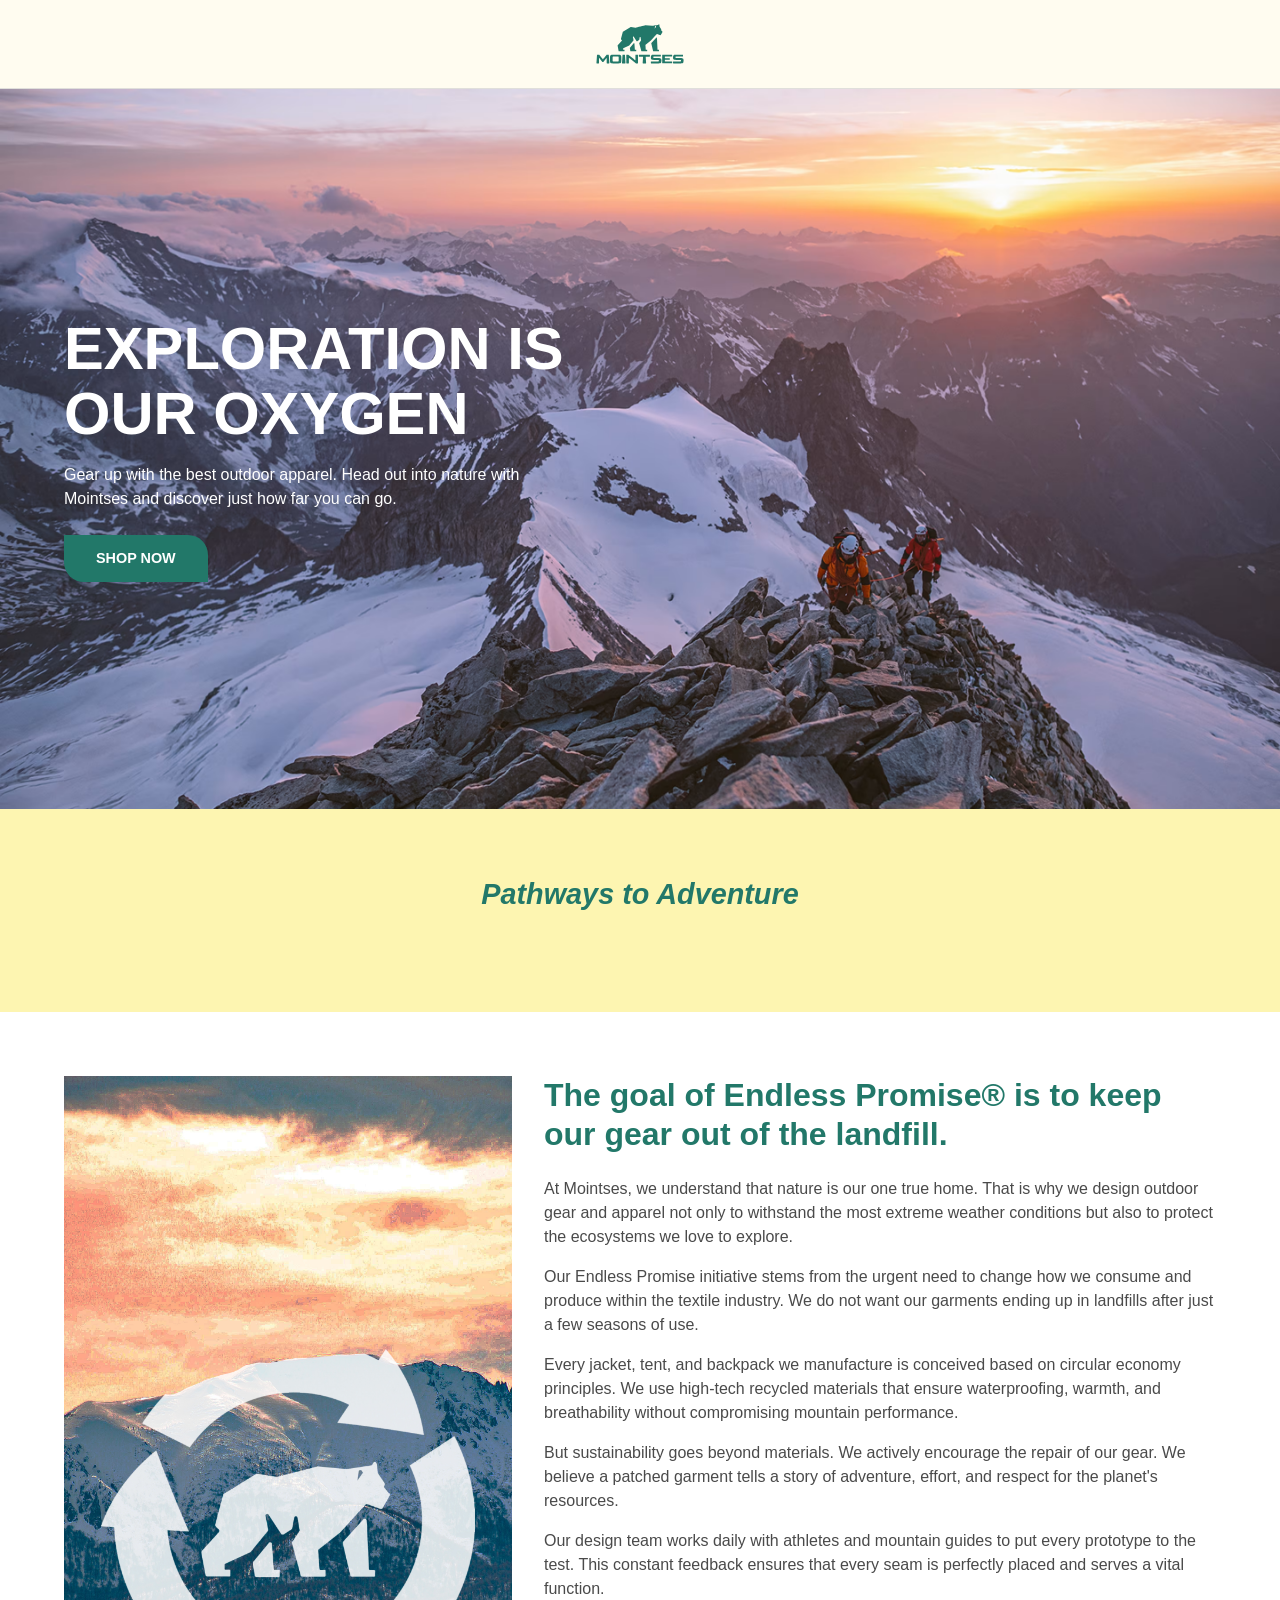
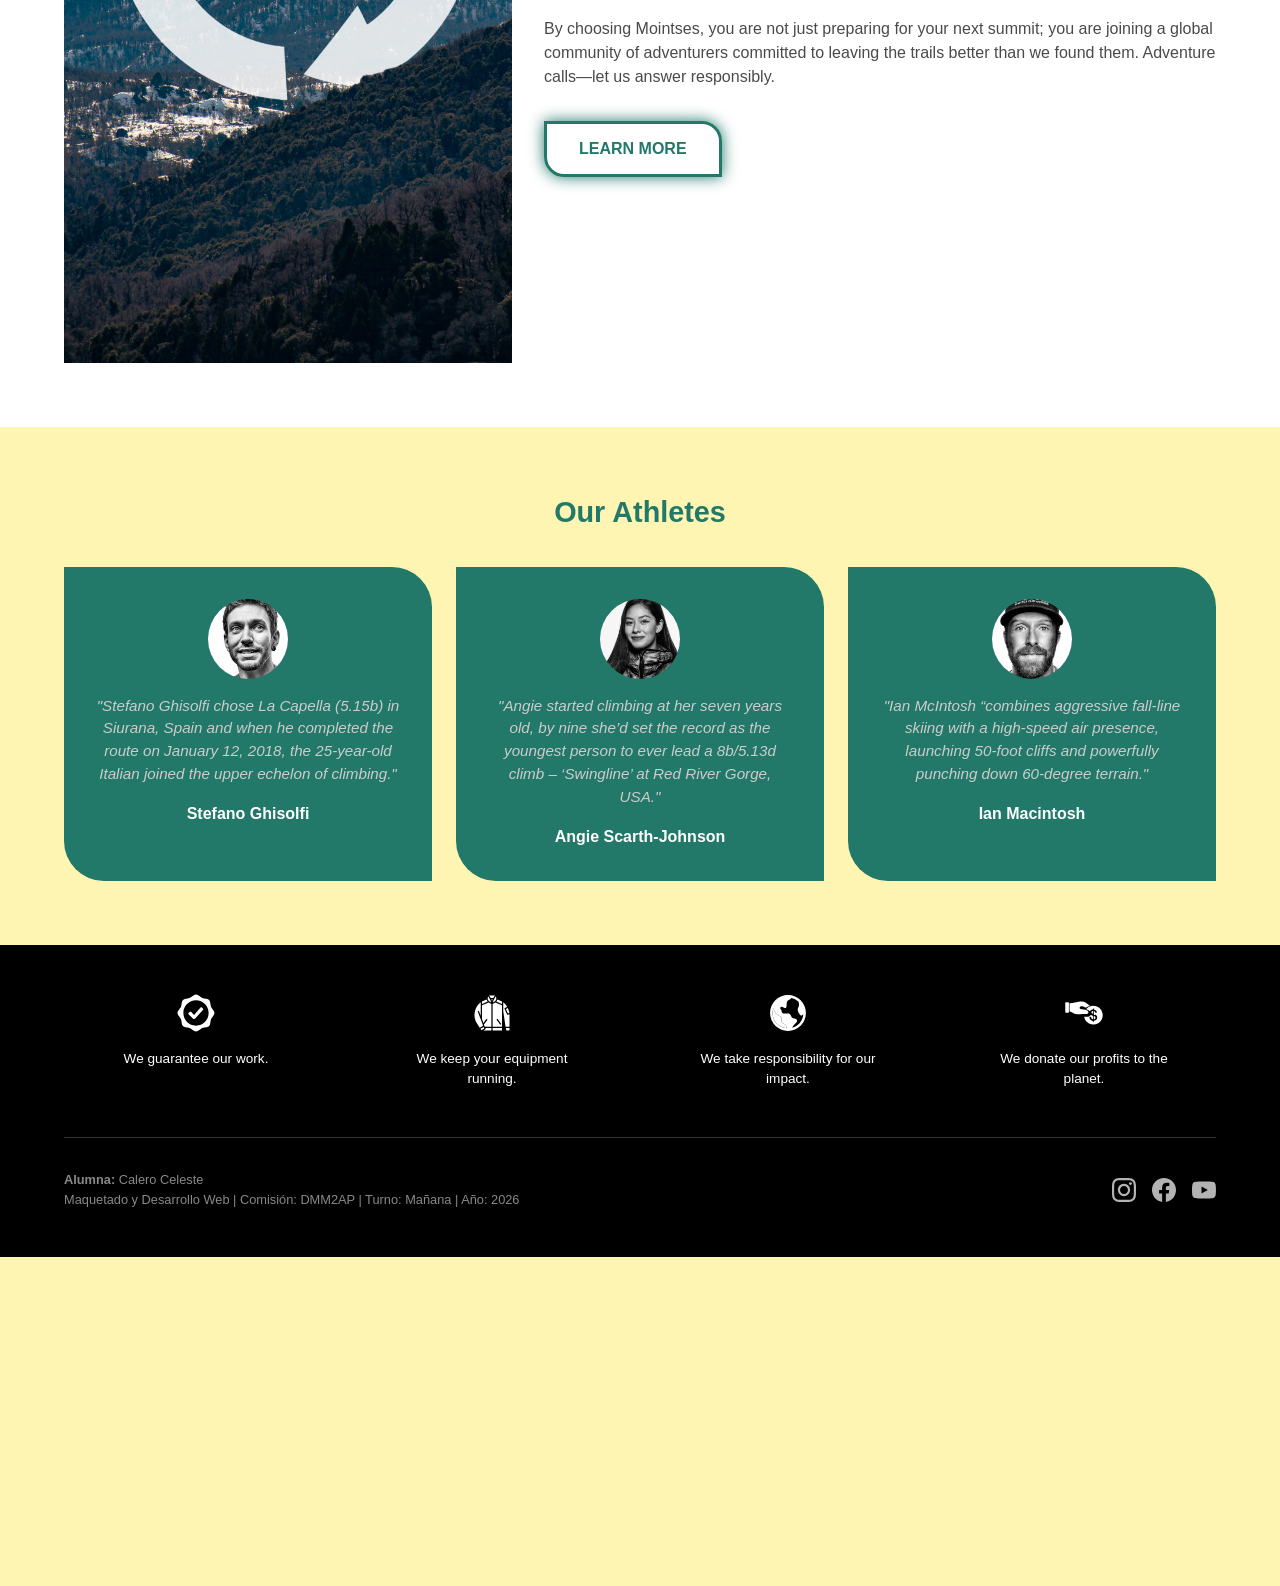
==== index.html @ b9945755 "Fix HTML encoding issues in index.html" ====
<!DOCTYPE html>
<html lang="en">

<head>
    <meta charset="UTF-8">
    <meta name="viewport" content="width=device-width, initial-scale=1.0">
    <title>Calero Celeste DMM2AP</title>
    <link rel="stylesheet" href="style.css">
    <link rel="shortcut icon" href="img/Icono.svg" type="image/svg+xml">
</head>

<body>

    <!-- HEADER: Solo logo centrado -->
    <header class="header-mointses">
        <div class="contenedor">
            <a href="#" class="logo-central">
                <img src="img//Logo.svg" alt="Logotipo Mointses Outdoor">
            </a>
        </div>
    </header>

    <main>
        <!-- BLOQUE 1: Banner Principal Hero -->
    
        <section class="bloque-hero">
            <!-- Contenedor principal relativo -->
            <div class="hero-wrapper">
        
                <!-- IMAGEN -->
                <picture class="hero-imagen">
                    <!-- Desktop -->
                    <source media="(min-width: 900px)" srcset="img/Backgroung-Hero-Desktop.avif">
                    <!-- Tablet -->
                    <source media="(min-width: 600px)" srcset="img/Background-Hero-Tablet.jpg">
                    <!-- Mobile -->
                    <img src="img/Background-Hero-Mobile.jpg" alt="Camp is calling - Mointses Outdoor">
                </picture>
        
                <!--  BLOQUE TEXTO -->
                <div class="hero-contenido">
                    <h1>EXPLORATION IS<br>OUR OXYGEN</h1>
                    <p>Gear up with the best outdoor apparel. Head out into nature with Mointses and discover just how far
                    you can go.</p>
                    <a href="https://www.amazon.com/" target="_blank" class="btn-primario">SHOP NOW</a>
                </div>
        
            </div>
        </section>

        <!-- BLOQUE 2: 4 Pastillas-->
        <section class="bloque-pastillas">
            <div class="contenedor">
                <h2>Pathways to Adventure</h2>
                <div class="grid-adventure">
                    <article class="card-adventure">
                        <picture>
                            <!-- Desktop -->
                            <source media="(min-width: 900px)" srcset="/img/CardInspirationDesktop.jpg">
                            <!-- Tablet -->
                            <source media="(min-width: 600px)" srcset="/img/CardInspirationTablet.jpg">
                            <!-- Mobile -->
                            <img src="/img/CardInspirationMobile.jpg" alt="Persona en sendero">
                        </picture>
                        <div class="card-overlay">
                            <h3>Inspiration</h3>
                        </div>
                    </article>
                    <article class="card-adventure">
                        <picture>
                            <!-- Desktop -->
                            <source media="(min-width: 900px)" srcset="/img/CardTentDesktop.jpg">
                            <!-- Tablet -->
                            <source media="(min-width: 600px)" srcset="/img/CardTendTablet.jpg">
                            <!-- Mobile -->
                            <img src="/img/CardTentMobile.jpg" alt="Personas acampando">
                        </picture>
                        <div class="card-overlay">
                            <h3>Camping by Type</h3>
                        </div>
                    </article>
                    <article class="card-adventure">
                        <picture>
                            <!-- Desktop -->
                            <source media="(min-width: 900px)" srcset="/img/CardDestinationDesktop.jpg">
                            <!-- Tablet -->
                            <source media="(min-width: 600px)" srcset="/img/CardDestinationTablet.jpg">
                            <!-- Mobile -->
                            <img src="/img/CardDestinationMobile.jpg" alt="Alpinistas">
                        </picture>
                        <div class="card-overlay">
                            <h3>Destinations</h3>
                        </div>
                    </article>
                    <article class="card-adventure">
                        <picture>
                            <!-- Desktop -->
                            <source media="(min-width: 900px)" srcset="/img/CardRepairDesktop.jpg">
                            <!-- Tablet -->
                            <source media="(min-width: 600px)" srcset="/img/CardRepairTablet.jpg">
                            <!-- Mobile -->
                            <img src="/img/CardRepairMobile.jpg" alt="Reparación de equipamiento">
                        </picture>
                        <div class="card-overlay">
                            <h3>Gear Care & Repair</h3>
                        </div>
                    </article>
                </div>
            </div>
        </section>

        <!-- BLOQUE 3: SECTION-->
        <section class="bloque-filosofia">
            <div class="contenedor grid-filosofia">
                <div class="filosofia-imagen">
                    <picture>
                        <!-- Desktop -->
                        <source media="(min-width: 900px)" srcset="/img/WhoWeAreDesktop.jpg">
                        <!-- Tablet -->
                        <source media="(min-width: 600px)" srcset="/img/WhoWeAreTablet.webp">
                        <!-- Mobile -->
                        <img src="/img/WhoWeAreMobile.jpg" alt="Camp is calling - Mointses Outdoor">
                    </picture>
                </div>
                <div class="filosofia-texto">
                    <h2>The goal of Endless Promise® is to keep our gear out of the landfill.</h2>
                    <p>At Mointses, we understand that nature is our one true home. That is why we design outdoor gear and apparel not only to
                    withstand the most extreme weather conditions but also to protect the ecosystems we love to explore.</p>
                    <p>Our Endless Promise initiative stems from the urgent need to change how we consume and produce within the textile
                    industry. We do not want our garments ending up in landfills after just a few seasons of use.</p>
                    <p>Every jacket, tent, and backpack we manufacture is conceived based on circular economy principles. We use high-tech
                    recycled materials that ensure waterproofing, warmth, and breathability without compromising mountain performance.</p>
                    <p>But sustainability goes beyond materials. We actively encourage the repair of our gear. We believe a patched garment
                    tells a story of adventure, effort, and respect for the planet's resources.</p>
                    <p>Our design team works daily with athletes and mountain guides to put every prototype to the test. This constant feedback
                    ensures that every seam is perfectly placed and serves a vital function.</p>
                    <p>By choosing Mointses, you are not just preparing for your next summit; you are joining a global community of adventurers
                    committed to leaving the trails better than we found them. Adventure calls—let us answer responsibly.</p>
                    <a href="https://es.wikipedia.org/wiki/Mois%C3%A9s" target="_blank" class="btn-secundario">LEARN MORE</a>
                </div>
            </div>
        </section>

        <!-- BLOQUE 4: Sponsors Mointses -->
        <section class="bloque-resenas-dark">
            <div class="contenedor">
                <h2>Our Athletes</h2>
                <div class="grid-resenas">
                    <article class="dark-card">
                        <img src="img/stefano-ghisolf1.webp" alt="Foto de Stefano Ghisolfi" class="foto-sponsor">
                        <div class="resena-info">
                            <p>"Stefano Ghisolfi chose La Capella (5.15b) in Siurana, Spain and when he completed the route on January 12, 2018, the 25-year-old Italian joined the upper echelon of climbing."</p>
                            <h4>Stefano Ghisolfi</h4>
                        </div>
                    </article>

                    <article class="dark-card">
                        <img src="img/AngieScarthJohnson.webp" alt="Foto de Angie Scarth-Johnson" class="foto-sponsor">
                        <div class="resena-info">
                            <p>"Angie started climbing at her seven years old, by nine she’d set the record as the youngest person to
                            ever lead a 8b/5.13d climb – ‘Swingline’ at Red River Gorge, USA."</p>
                            <h4>Angie Scarth-Johnson</h4>
                        </div>
                    </article>

                    <article class="dark-card">
                        <img src="img/IanMacintosh.webp" alt="Foto de Ian MacIntosh" class="foto-sponsor">
                        <div class="resena-info">
                            <p>"Ian McIntosh “combines aggressive fall-line skiing with a high-speed air presence,
                            launching 50-foot cliffs and powerfully punching down 60-degree terrain."</p>
                            <h4>Ian Macintosh</h4>
                        </div>
                    </article>
                </div>
            </div>
        </section>
    </main>

    <!-- FOOTER: Iconos Globales -->
    <footer class="footer-mointses">
        <div class="contenedor">
            <!-- Iconos de marca -->
            <div class="footer-promesas">
                <div class="promesa">
                    <img src="img/Warranty-01.svg" alt="Garantía">
                    <p>We guarantee our work.</p>
                </div>
                <div class="promesa">
                    <img src="img/jacket-01.svg" alt="Reparación">
                    <p>We keep your equipment running.</p>
                </div>
                <div class="promesa">
                    <img src="img/planet earth-01.svg" alt="Impacto">
                    <p>We take responsibility for our impact.</p>
                </div>
                <div class="promesa">
                    <img src="img/Donation-01.svg" alt="Donación">
                    <p>We donate our profits to the planet.</p>
                </div>
            </div>

            <!--Alumna y Redes Sociales -->
            <div class="footer-legal-academico">
                <div class="datos-parcial">
                    <p><strong>Alumna:</strong> Calero Celeste</p>
                    <p>Maquetado y Desarrollo Web | Comisión: DMM2AP | Turno: Mañana | Año: 2026</p>
                </div>
                <div class="redes-mointses">
                    <a href="https://instagram.com" target="_blank"><img src="img/instagram.svg" alt="Instagram"></a>
                    <a href="https://facebook.com" target="_blank"><img src="img/facebook.svg" alt="Facebook"></a>
                    <a href="https://youtube.com" target="_blank"><img src="img/youtube.svg" alt="YouTube"></a>
                </div>
            </div>
        </div>
    </footer>

</body>

</html>
---- style.css ----
/* ==========================================================
   RESET Y VARIABLES MOINTSES
   ========================================================== */
* {
    box-sizing: border-box;
    margin: 0;
    padding: 0;
}

:root {
    background: #fdf5b1;
    /* Fondo base beige */
    --color-oscuro: #227869;
    --color-btn: #8b8c6b;
    /* Colores Mointses */
    --color-blanco: #ffffff;
    --fuente-titulos: 'Helvetica Neue', Arial, sans-serif;
    --fuente-textos: 'Helvetica', Arial, sans-serif;
}

body {
    font-family: var(--fuente-textos);
    background-color: var(--bg-crema);
    color: var(--color-oscuro);
    line-height: 1.5;
}

.contenedor {
    width: 90%;
    max-width: 1200px;
    margin: 0 auto;
}

img {
    max-width: 100%;
    display: block;
}

/* ==========================================================
   HEADER
   ========================================================== */
.header-mointses {
    background-color: rgb(255, 252, 240);
    padding: 0.8rem 0;
    text-align: center;
    border-bottom: 1px solid #e0dfdb;
}

.logo-central img {
    height: 30px;
    margin: 0 auto;
    color: #227869;
}

.logo-central img:hover{

    background-color: transparent;
    color: rgb(255, 0, 0);
    
}

/* ==========================================================
   1. BANNER HERO
   ========================================================== */
.bloque-hero {
    width: 100%;
    height: 80vh;
}

.hero-wrapper {
    position: relative;
    width: 100%;
    height: 70vh;
    display: flex;
    align-items: center;
    overflow: hidden;
}
.hero-imagen {
    position: absolute;
    top: 0;
    left: 0;
    width: 100%;
    height: 100%;
    z-index: 1;
}

.hero-imagen img {
    width: 100%;
    height: 100%;
    object-fit: cover;
    object-position: center;
}
.hero-contenido {
    position: relative;
    z-index: 3;
    /* Nivel más alto */
    width: 90%;
    max-width: 500px;
    margin: 0 auto;
    /* Centrado horizontal en mobile */
    text-align: center;
    color: var(--color-blanco);
}

.hero-contenido h1 {
    font-family: var(--fuente-titulos);
    font-size: 2.5rem;
    line-height: 1.1;
    margin-bottom: 1rem;
    text-transform: uppercase;
}

.hero-contenido p {
    font-size: 1rem;
    margin-bottom: 1.5rem;
}

 .btn-primario {
    display: inline-block;
    background-color: #227869;
    color: white;
    text-decoration: none;
    padding: 0.8rem 2rem;
    font-weight: bold;
    text-transform: uppercase;
    font-size: 0.9rem;
    transition: background 0.3s;
    border-radius: 0px 20px 0px 20px;
}

 .btn-primario:hover {
    background-color: #fb975c;
}  

/* ==========================================================
   2. PASTILLAS (PATHWAYS TO ADVENTURE)
   ========================================================== */
.bloque-pastillas {
    padding: 1rem 0;
    text-align: center;
}

.bloque-pastillas h2 {
    font-size: 1.8rem;
    margin-bottom: 2rem;
    font-style: italic;
}

.grid-adventure {
    display: flex;
    flex-direction: column;
    gap: 1rem;
}

.card-adventure {
    position: relative;
    overflow: hidden;
    /* Aspect ratio vertical */
    aspect-ratio: 3/4;
    max-width: 320px;
    margin: auto;
}

.card-adventure img {
    width: 100%;
    height: 100%;
    object-fit: cover;
    filter: grayscale(0.3);
    transition: all 0.3s ease-in-out;
}

.card-overlay {
    position: absolute;
    bottom: -50px;
    left: 0;
    width: 100%;
    padding: 1.5rem 1rem;
    background: linear-gradient(to top, rgba(0, 0, 0, 0.8), transparent);
    color: var(--color-blanco);
    text-align: left;


    transition: all 0.4s ease;
}

.card-adventure:hover .card-overlay{
    bottom: 0px;
}

.card-adventure:hover img {
    filter: grayscale(0);

    transform: scale(1.13);
}

/* ==========================================================
   3. NOTA PRINCIPAL (QUIÉNES SOMOS)
   ========================================================== */
.bloque-filosofia {
    padding: 4rem 0;
    background-color: var(--color-blanco);
}

.bloque-filosofia img{
    margin: auto;
}

.grid-filosofia {
    display: flex;
    flex-direction: column;
    gap: 2rem
}

.filosofia-texto h2 {
    font-size: 1.3rem;
    line-height: 1.2;
    margin-bottom: 1.5rem;
}

.filosofia-texto p {
    margin-bottom: 1rem;
    font-size: 0.8rem;
    color: #4a4a4a;
}

.btn-secundario {
    display: inline-block;
    border: 3px solid #227869;
    border-radius: 0px 20px 0px 20px;
    box-shadow: #227869 0px 0px 15px;
    color: #227869;
    padding: 0.8rem 2rem;
    text-decoration: none;
    font-weight: bold;
    margin-top: 1rem;
    transition: all 0.3s;
}

.btn-secundario:hover {
    background-color: #227869;
    color: white;
}

/* ==========================================================
   4. RESEÑAS (DARK CARDS)
   ========================================================== */
.bloque-resenas-dark {
    padding: 4rem 0;
    background-color: var(--bg-crema);
}

.bloque-resenas-dark h2 {
    text-align: center;
    margin-bottom: 2rem;
    font-size: 1.8rem;
}

.grid-resenas {
    display: flex;
    flex-direction: column;
    gap: 1.5rem;
}

.dark-card {
    background-color: #227869;
    color: var(--color-blanco);
    padding: 2rem;
    text-align: center;
    border-radius: 0px 40px 0px 40px;
}

.foto-sponsor {
    width: 80px;
    height: 80px;
    border-radius: 50%;
    object-fit: cover;
    margin: 0 auto 1rem auto;
}

.resena-info p {
    font-size: 0.95rem;
    font-style: italic;
    margin-bottom: 1rem;
    color: #cccccc;
}

/* ==========================================================
   FOOTER MOINTSES
   ========================================================== */
.footer-mointses {
    background-color: #000000;
    color: var(--color-blanco);
    padding: 3rem 0;
}

.footer-promesas {
    display: flex;
    flex-direction: column;
    gap: 2rem;
    text-align: center;
    border-bottom: 1px solid #333333;
    padding-bottom: 3rem;
    margin-bottom: 2rem;
}

.promesa img {
    height: 40px;
    margin: 0 auto 1rem auto;
}

.promesa p {
    font-size: 0.85rem;
    max-width: 200px;
    margin: 0 auto;
}

.footer-legal-academico {
    display: flex;
    flex-direction: column;
    gap: 1.5rem;
    text-align: center;
    font-size: 0.8rem;
    color: #888888;
}

.redes-mointses {
    display: flex;
    justify-content: center;
    gap: 1rem;
}

.redes-mointses img {
    width: 24px;
    height: 24px;
    opacity: 0.7;
}

.redes-mointses img:hover {
    opacity: 1;
}

/* ==========================================================
   MEDIA QUERIES
   ========================================================== */


/* BREAKPOINT 1: TABLET (Mínimo 600px) */
@media (min-width: 600px) {

    .hero-wrapper{
        height: 80vh;
    }

    .header-mointses{
        padding: 1.5rem 0;
    }

    .logo-central img{
        height: 40px;
    }

    .hero-contenido{
        margin: 0 5%;
        text-align: left;
    }
    .hero-contenido h1 {
        font-size: 3.5rem;
    }

    .bloque-pastillas{
        padding: 4rem;
    }
    .grid-adventure {
        display: grid;
        grid-template-columns: repeat(2, 1fr);
    }

    .card-adventure .filosofia-imagen{
        max-width: 100%;
    }

    .filosofia-texto h2{
        font-size: 0.95rem;
    }

    .grid-filosofia {
        flex-direction: row;
        align-items: flex-start;
    }

    .filosofia-imagen {
        flex: 1;
    }

    .filosofia-texto {
        flex: 1;
    }

    .filosofia-texto p{
        font-size: 0.6rem;
    }

    .grid-resenas {
        display: grid;
        grid-template-columns: repeat(2, 1fr);
    }

    .footer-promesas {
        display: grid;
        grid-template-columns: repeat(2, 1fr);
    }
}
/* ==========================================================
   BREAKPOINT: DESKTOP (Mínimo 900px)
   ========================================================== */
@media (min-width: 900px) {
    .hero-wrapper {
        height: 80vh;
        /* Altura más imponente para pantallas grandes */
    }

    .hero-contenido h1 {
        font-size: 3.73rem;

    }

    .filosofia-imagen{
        flex: 1;
    }

    .filosofia-texto{
        flex: 1.5;
    }
    .filosofia-texto h2{
        font-size: 2rem;
    }

    .filosofia-texto p{
        font-size: 0.9rem;
    }
    .grid-adventure {
        grid-template-columns: repeat(4, 1fr);
    }

    .grid-resenas {
        grid-template-columns: repeat(3, 1fr);
    }

    .footer-promesas {
        grid-template-columns: repeat(4, 1fr);
    }

    .footer-legal-academico {
        flex-direction: row;
        justify-content: space-between;
        align-items: center;
        text-align: left;
    }
}
@media (min-width: 1200px) {
    .filosofia-texto p{
        font-size: 1rem;

    }
}
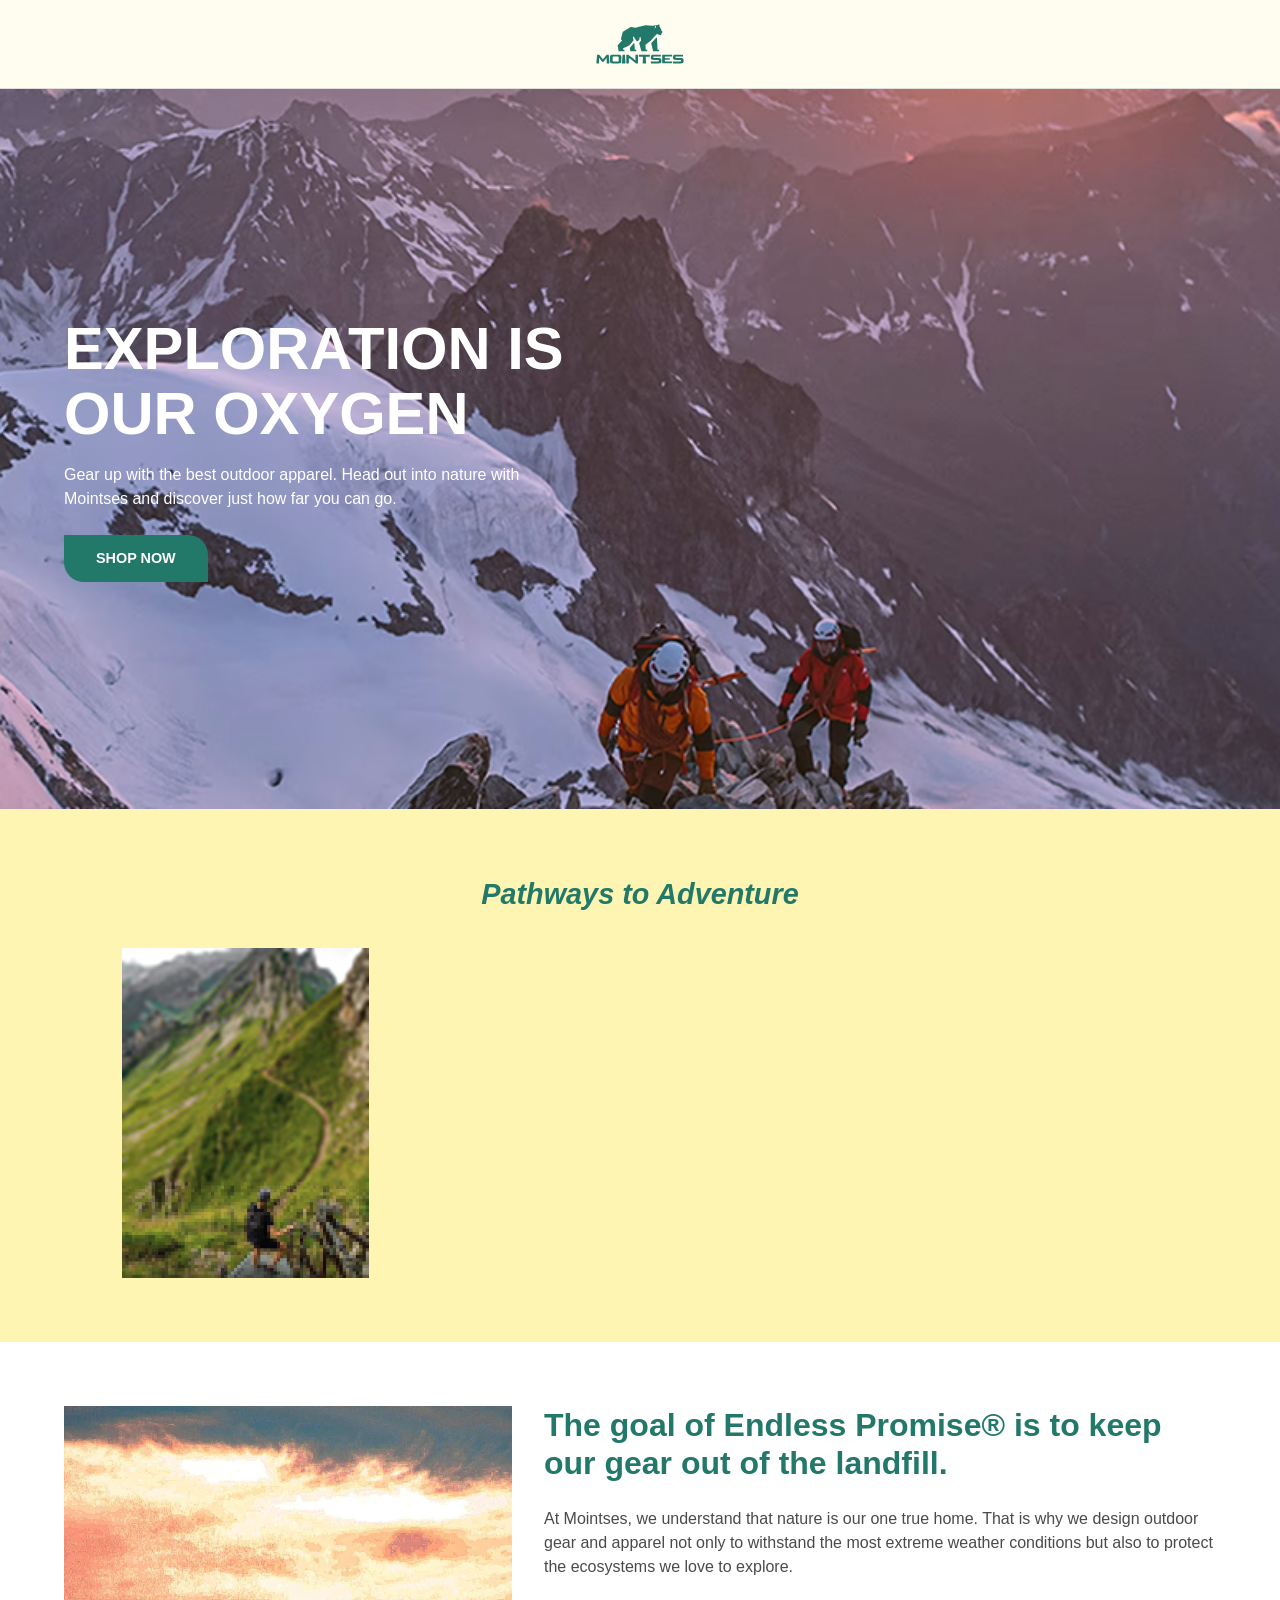
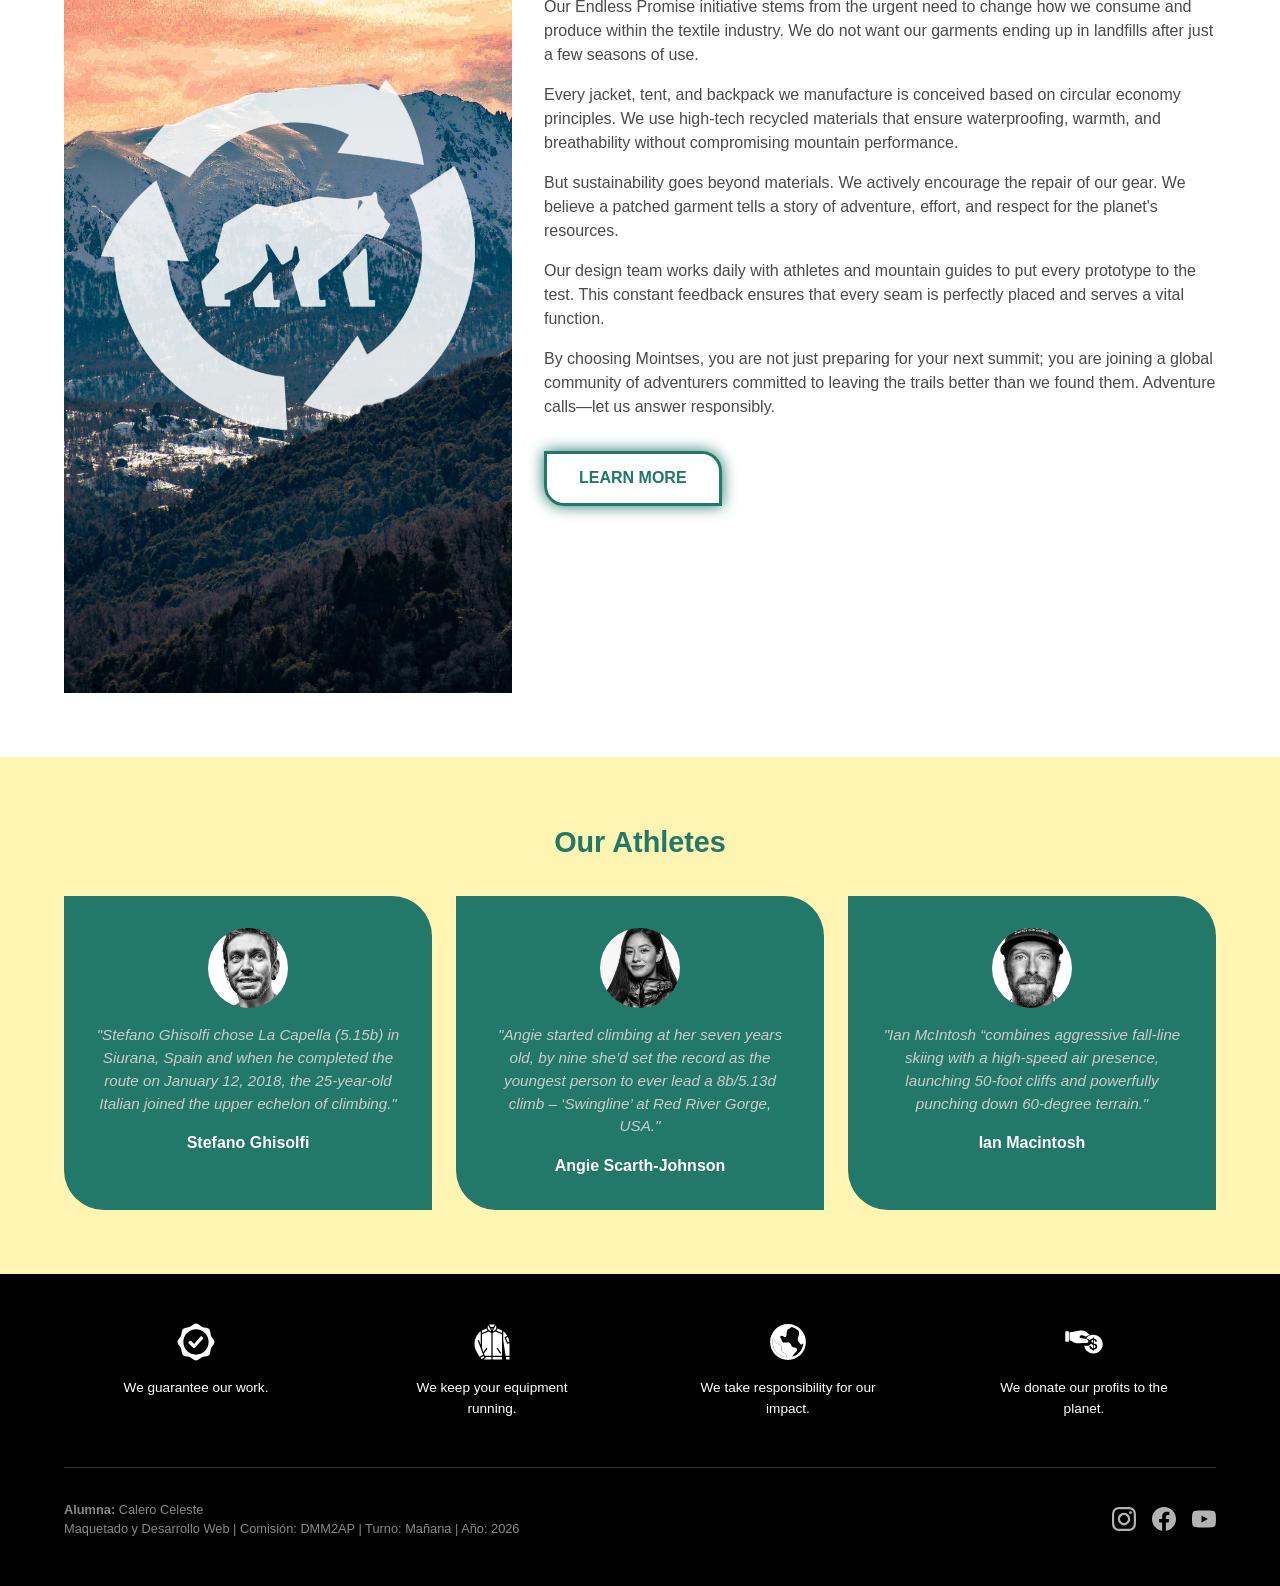
==== commit 5aa26233: "Fix HTML formatting and structure" ====
--- a/index.html
+++ b/index.html
@@ -56,7 +56,7 @@
                     <article class="card-adventure">
                         <picture>
                             <!-- Desktop -->
-                            <source media="(min-width: 900px)" srcset="/img/CardInspirationDesktop.jpg">
+                            <source media="(min-width: 900px)" srcset="/img/CardInspiration Desktop.jpg">
                             <!-- Tablet -->
                             <source media="(min-width: 600px)" srcset="/img/CardInspirationTablet.jpg">
                             <!-- Mobile -->
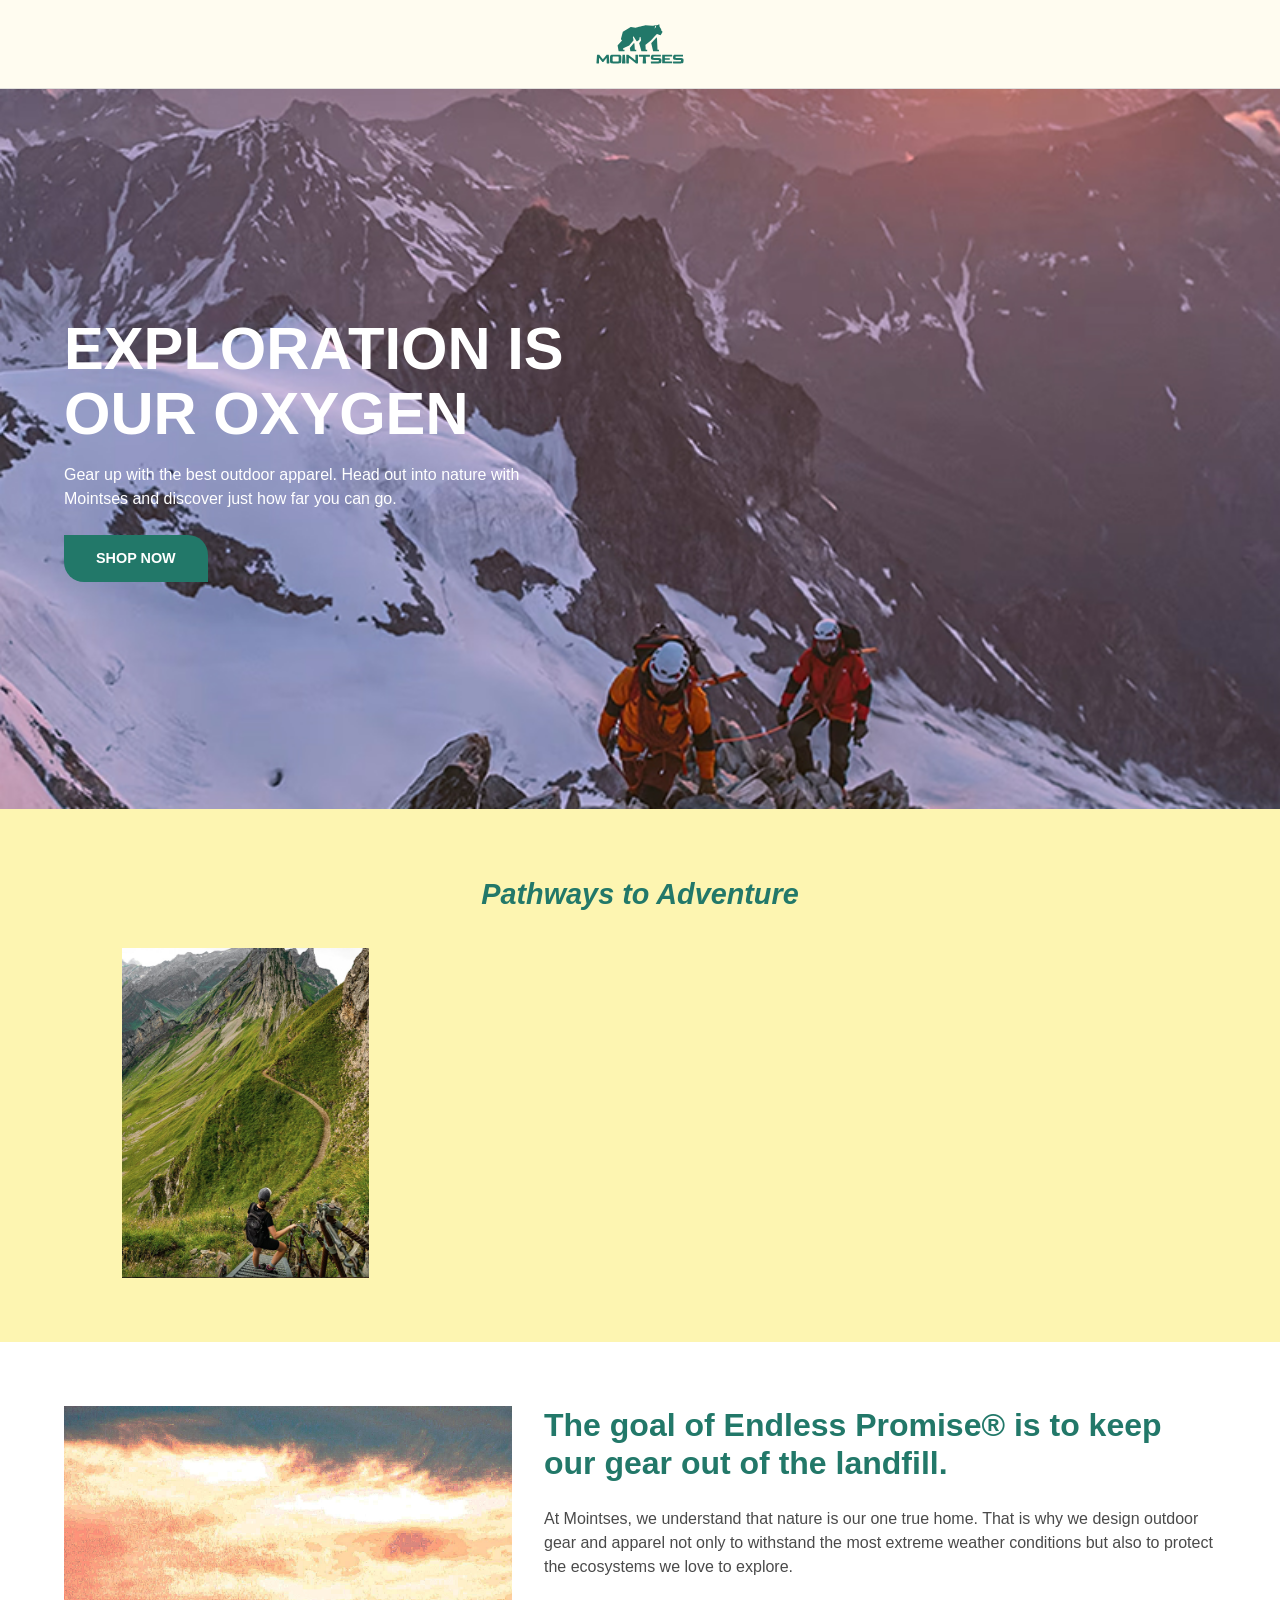
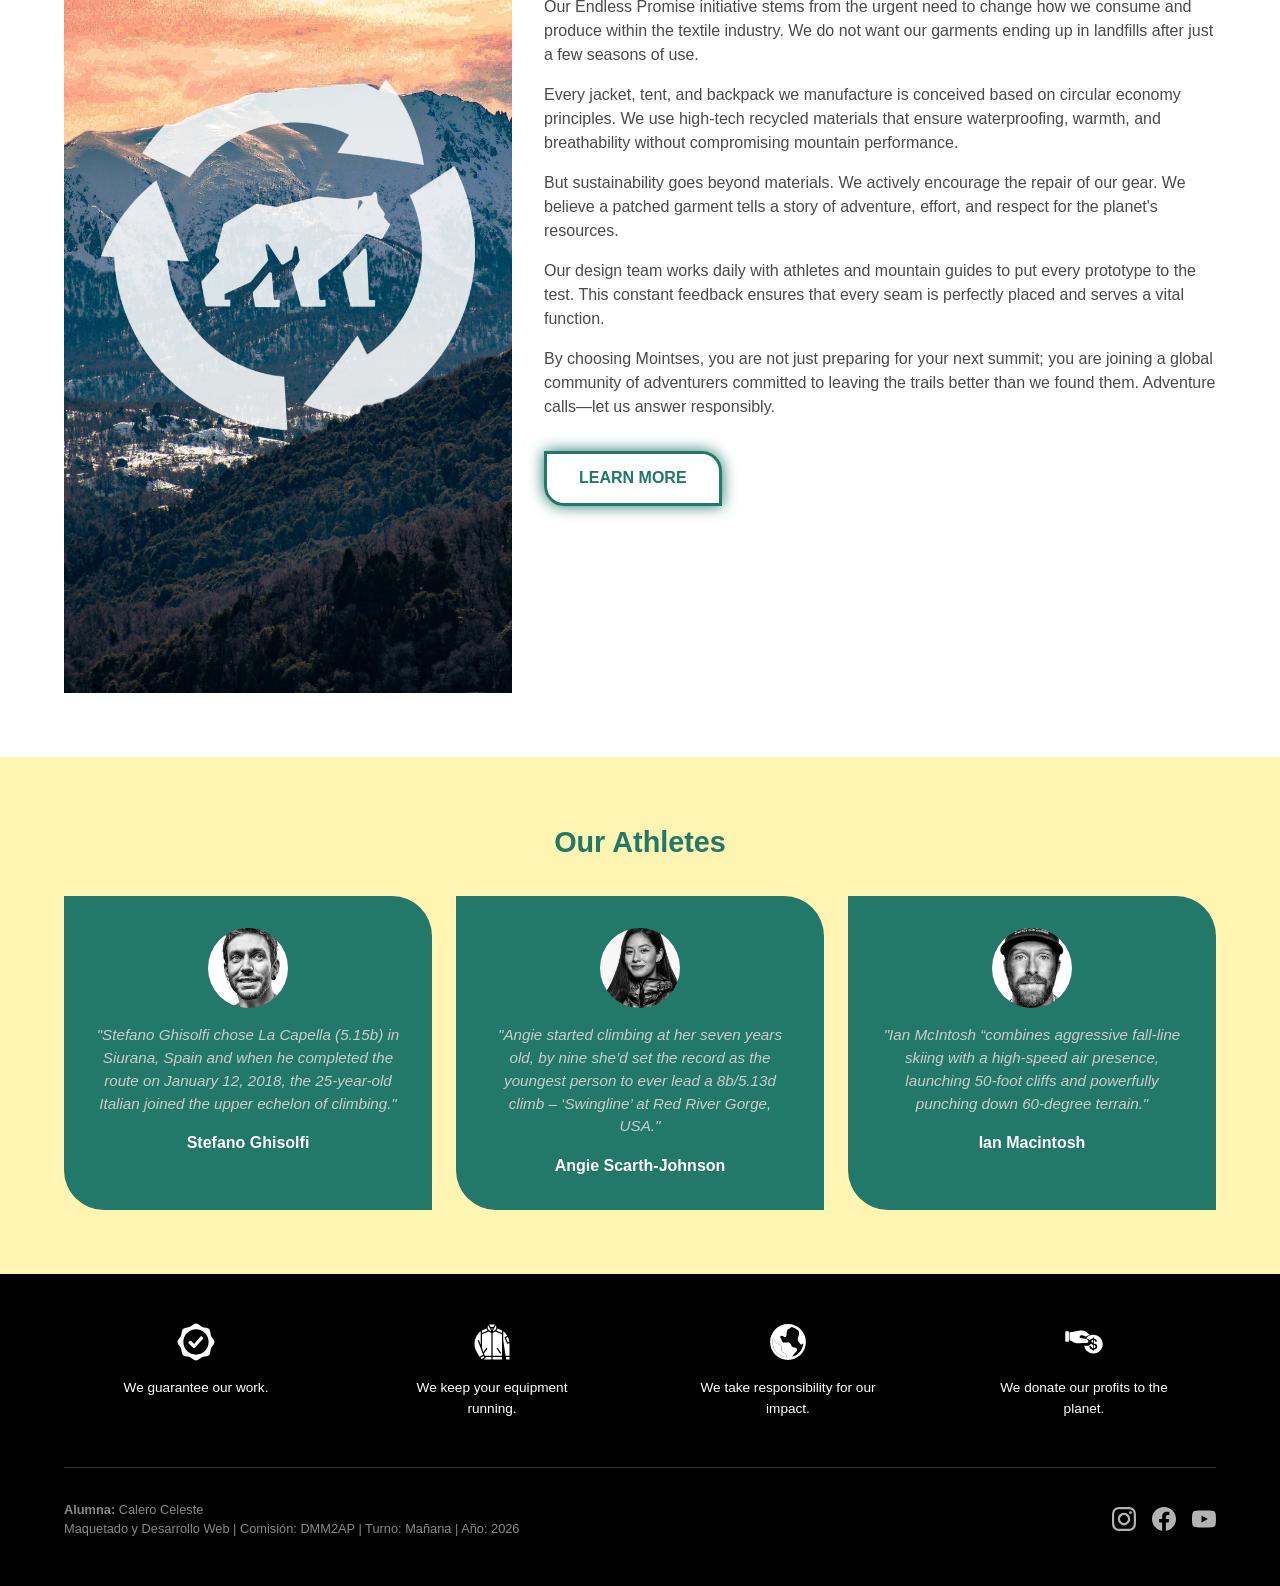
==== commit 34bd72f9: "Update index.html" ====
--- a/index.html
+++ b/index.html
@@ -60,7 +60,7 @@
                             <!-- Tablet -->
                             <source media="(min-width: 600px)" srcset="/img/CardInspirationTablet.jpg">
                             <!-- Mobile -->
-                            <img src="/img/CardInspirationMobile.jpg" alt="Persona en sendero">
+                            <img src="img/CardInspirationMobile.jpg" alt="Persona en sendero">
                         </picture>
                         <div class="card-overlay">
                             <h3>Inspiration</h3>
@@ -73,7 +73,7 @@
                             <!-- Tablet -->
                             <source media="(min-width: 600px)" srcset="/img/CardTendTablet.jpg">
                             <!-- Mobile -->
-                            <img src="/img/CardTentMobile.jpg" alt="Personas acampando">
+                            <img src="img/CardTentMobile.jpg" alt="Personas acampando">
                         </picture>
                         <div class="card-overlay">
                             <h3>Camping by Type</h3>
@@ -86,7 +86,7 @@
                             <!-- Tablet -->
                             <source media="(min-width: 600px)" srcset="/img/CardDestinationTablet.jpg">
                             <!-- Mobile -->
-                            <img src="/img/CardDestinationMobile.jpg" alt="Alpinistas">
+                            <img src="img/CardDestinationMobile.jpg" alt="Alpinistas">
                         </picture>
                         <div class="card-overlay">
                             <h3>Destinations</h3>
@@ -99,7 +99,7 @@
                             <!-- Tablet -->
                             <source media="(min-width: 600px)" srcset="/img/CardRepairTablet.jpg">
                             <!-- Mobile -->
-                            <img src="/img/CardRepairMobile.jpg" alt="Reparación de equipamiento">
+                            <img src="img/CardRepairMobile.jpg" alt="Reparación de equipamiento">
                         </picture>
                         <div class="card-overlay">
                             <h3>Gear Care & Repair</h3>
@@ -119,7 +119,7 @@
                         <!-- Tablet -->
                         <source media="(min-width: 600px)" srcset="/img/WhoWeAreTablet.webp">
                         <!-- Mobile -->
-                        <img src="/img/WhoWeAreMobile.jpg" alt="Camp is calling - Mointses Outdoor">
+                        <img src="img/WhoWeAreMobile.jpg" alt="Camp is calling - Mointses Outdoor">
                     </picture>
                 </div>
                 <div class="filosofia-texto">
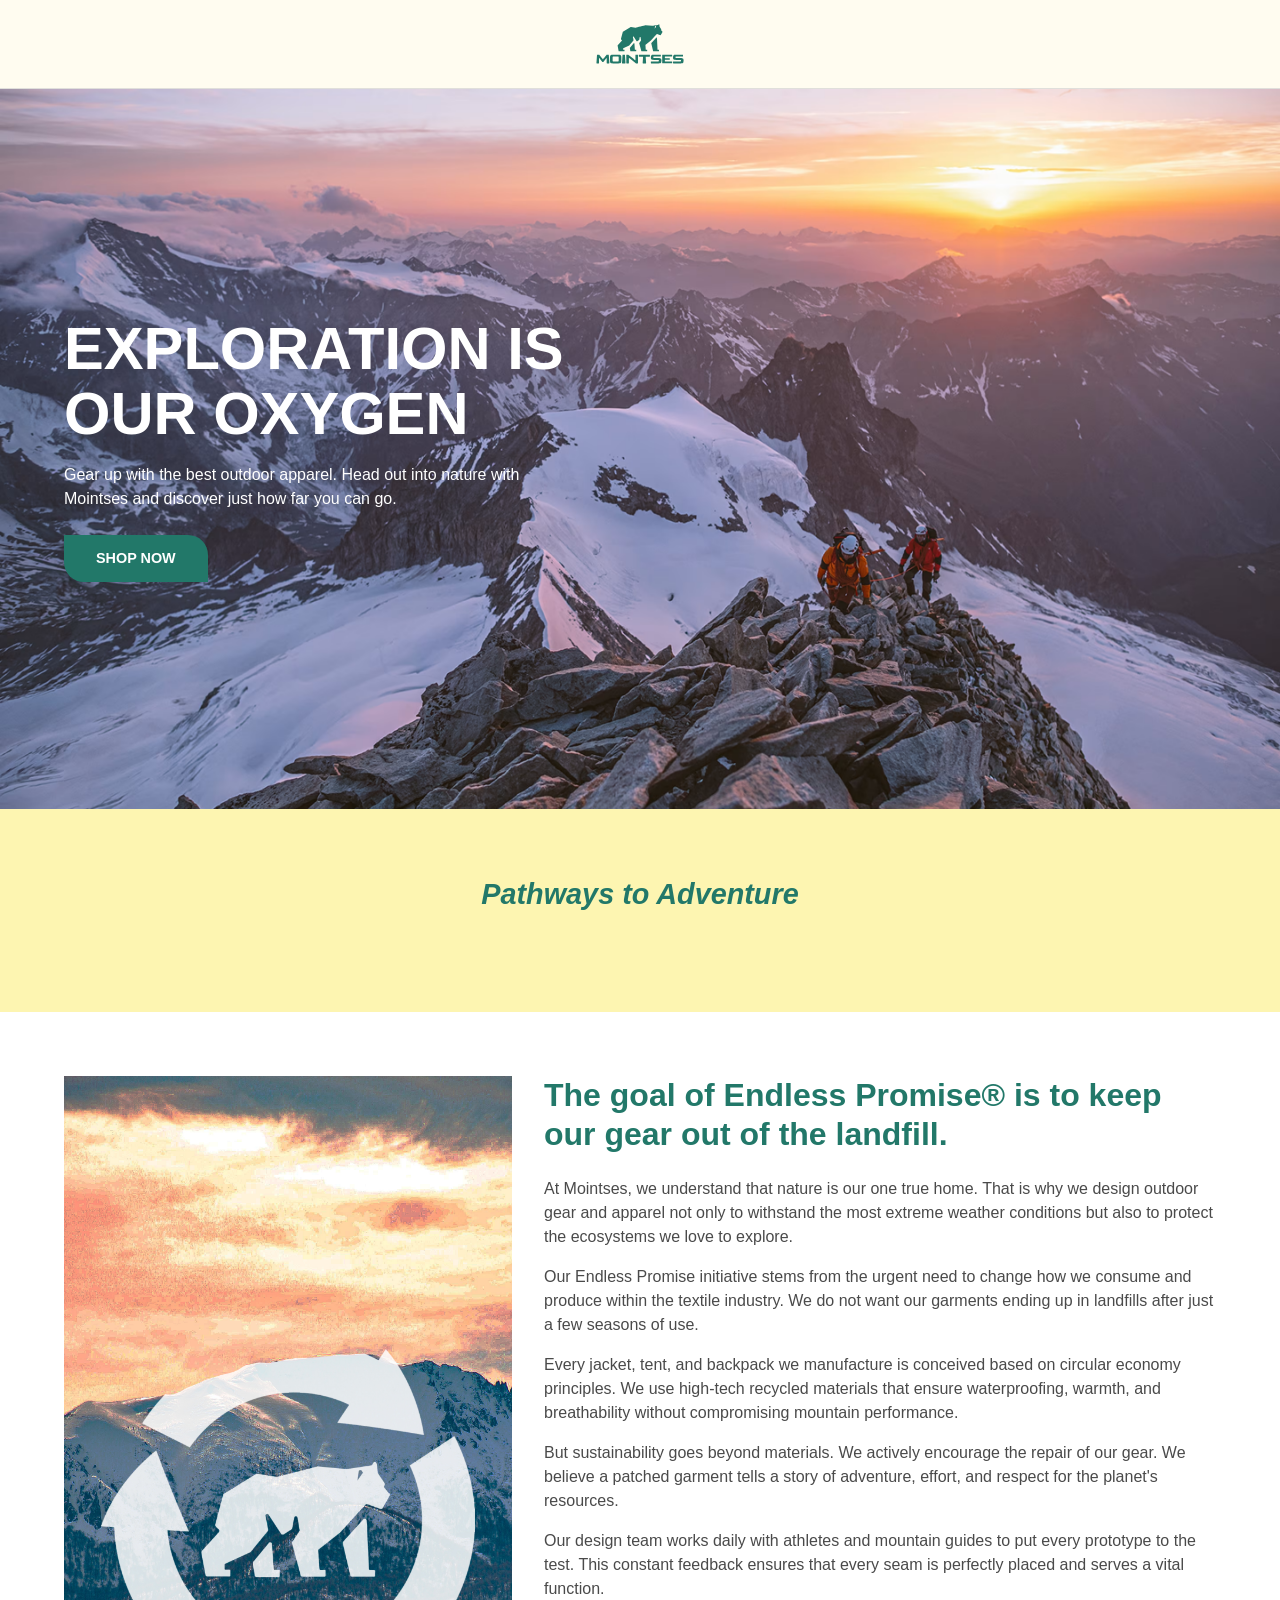
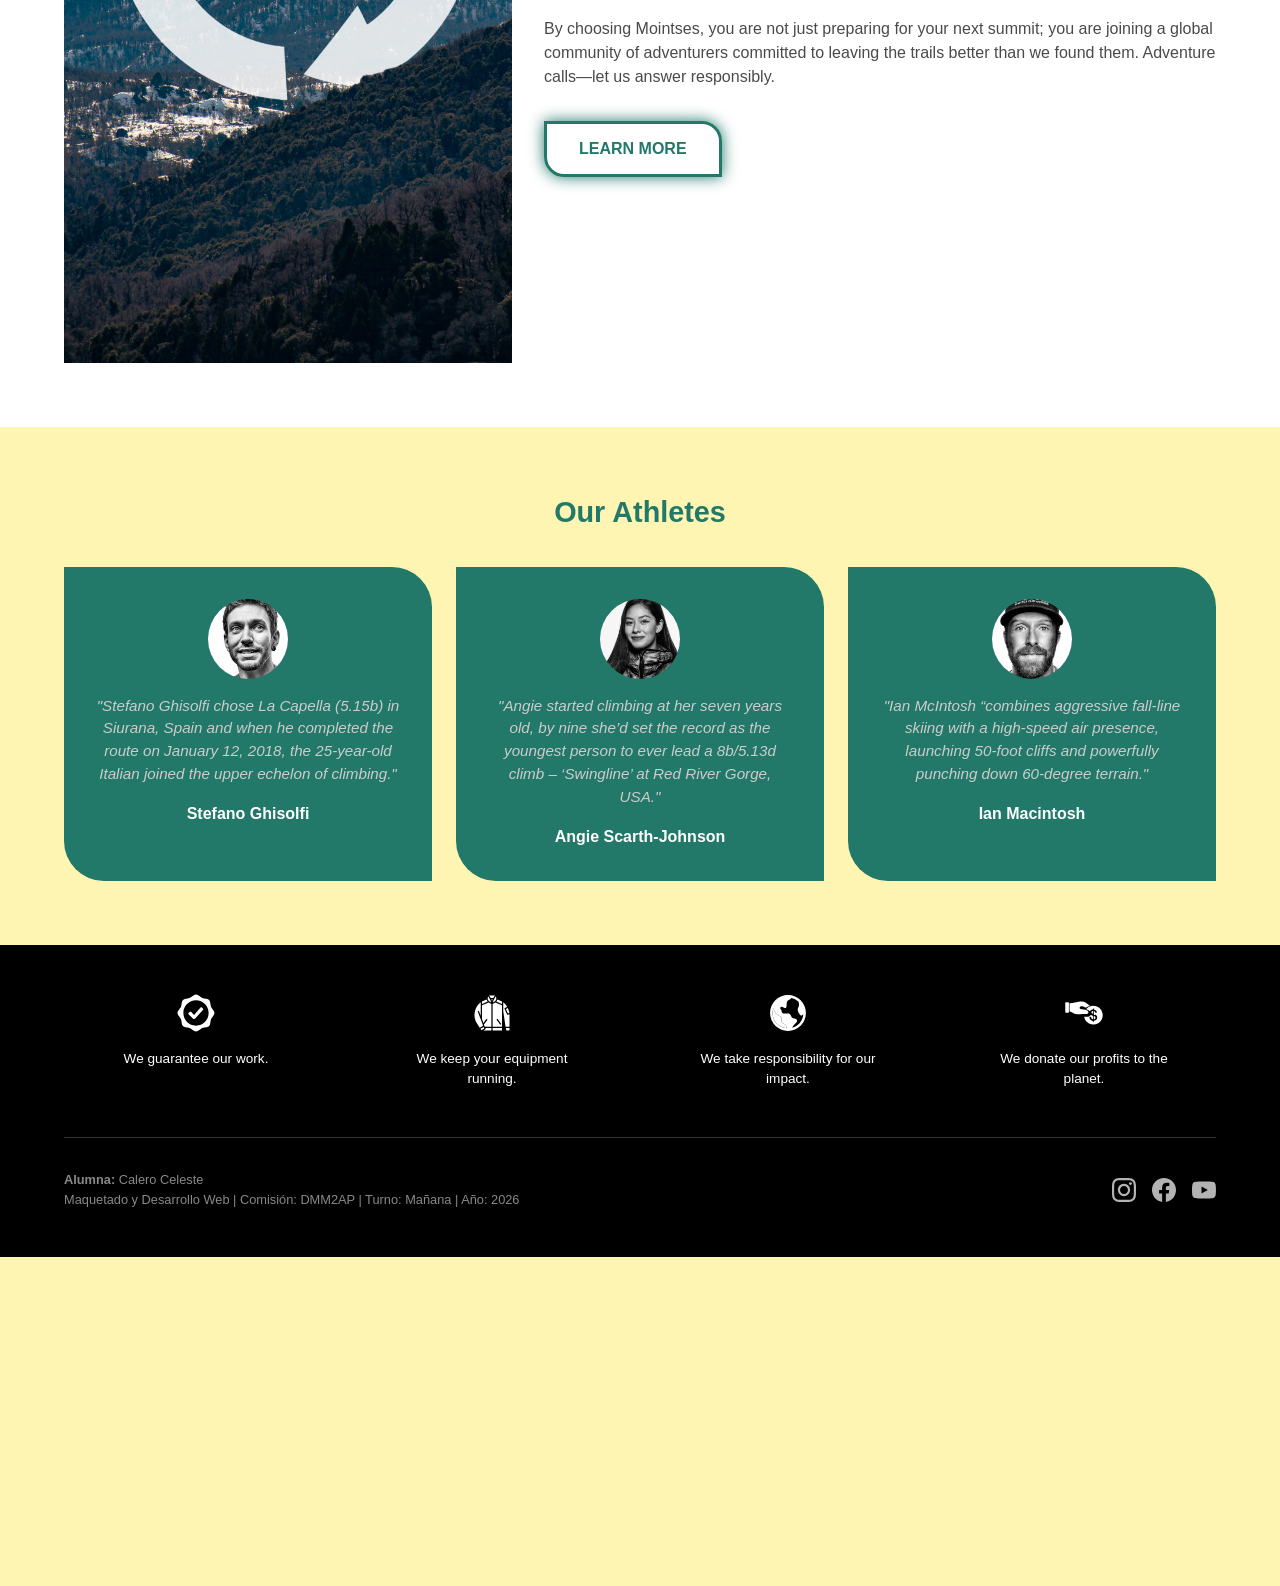
==== commit c73ce862: "Fix HTML encoding issues and clean up formatting" ====
--- a/index.html
+++ b/index.html
@@ -15,7 +15,7 @@
     <header class="header-mointses">
         <div class="contenedor">
             <a href="#" class="logo-central">
-                <img src="img//Logo.svg" alt="Logotipo Mointses Outdoor">
+                <img src="img/Logo.svg" alt="Logotipo Mointses Outdoor">
             </a>
         </div>
     </header>
@@ -56,9 +56,9 @@
                     <article class="card-adventure">
                         <picture>
                             <!-- Desktop -->
-                            <source media="(min-width: 900px)" srcset="/img/CardInspiration Desktop.jpg">
-                            <!-- Tablet -->
-                            <source media="(min-width: 600px)" srcset="/img/CardInspirationTablet.jpg">
+                            <source media="(min-width: 900px)" srcset="img/CardInspiration Desktop.jpg">
+                            <!-- Tablet -->
+                            <source media="(min-width: 600px)" srcset="img/CardInspirationTablet.jpg">
                             <!-- Mobile -->
                             <img src="img/CardInspirationMobile.jpg" alt="Persona en sendero">
                         </picture>
@@ -69,9 +69,9 @@
                     <article class="card-adventure">
                         <picture>
                             <!-- Desktop -->
-                            <source media="(min-width: 900px)" srcset="/img/CardTentDesktop.jpg">
-                            <!-- Tablet -->
-                            <source media="(min-width: 600px)" srcset="/img/CardTendTablet.jpg">
+                            <source media="(min-width: 900px)" srcset="img/CardTentDesktop.jpg">
+                            <!-- Tablet -->
+                            <source media="(min-width: 600px)" srcset="img/CardTendTablet.jpg">
                             <!-- Mobile -->
                             <img src="img/CardTentMobile.jpg" alt="Personas acampando">
                         </picture>
@@ -82,9 +82,9 @@
                     <article class="card-adventure">
                         <picture>
                             <!-- Desktop -->
-                            <source media="(min-width: 900px)" srcset="/img/CardDestinationDesktop.jpg">
-                            <!-- Tablet -->
-                            <source media="(min-width: 600px)" srcset="/img/CardDestinationTablet.jpg">
+                            <source media="(min-width: 900px)" srcset="img/CardDestinationDesktop.jpg">
+                            <!-- Tablet -->
+                            <source media="(min-width: 600px)" srcset="img/CardDestinationTablet.jpg">
                             <!-- Mobile -->
                             <img src="img/CardDestinationMobile.jpg" alt="Alpinistas">
                         </picture>
@@ -95,9 +95,9 @@
                     <article class="card-adventure">
                         <picture>
                             <!-- Desktop -->
-                            <source media="(min-width: 900px)" srcset="/img/CardRepairDesktop.jpg">
-                            <!-- Tablet -->
-                            <source media="(min-width: 600px)" srcset="/img/CardRepairTablet.jpg">
+                            <source media="(min-width: 900px)" srcset="img/CardRepairDesktop.jpg">
+                            <!-- Tablet -->
+                            <source media="(min-width: 600px)" srcset="img/CardRepairTablet.jpg">
                             <!-- Mobile -->
                             <img src="img/CardRepairMobile.jpg" alt="Reparación de equipamiento">
                         </picture>
@@ -115,9 +115,9 @@
                 <div class="filosofia-imagen">
                     <picture>
                         <!-- Desktop -->
-                        <source media="(min-width: 900px)" srcset="/img/WhoWeAreDesktop.jpg">
+                        <source media="(min-width: 900px)" srcset="img/WhoWeAreDesktop.jpg">
                         <!-- Tablet -->
-                        <source media="(min-width: 600px)" srcset="/img/WhoWeAreTablet.webp">
+                        <source media="(min-width: 600px)" srcset="img/WhoWeAreTablet.webp">
                         <!-- Mobile -->
                         <img src="img/WhoWeAreMobile.jpg" alt="Camp is calling - Mointses Outdoor">
                     </picture>
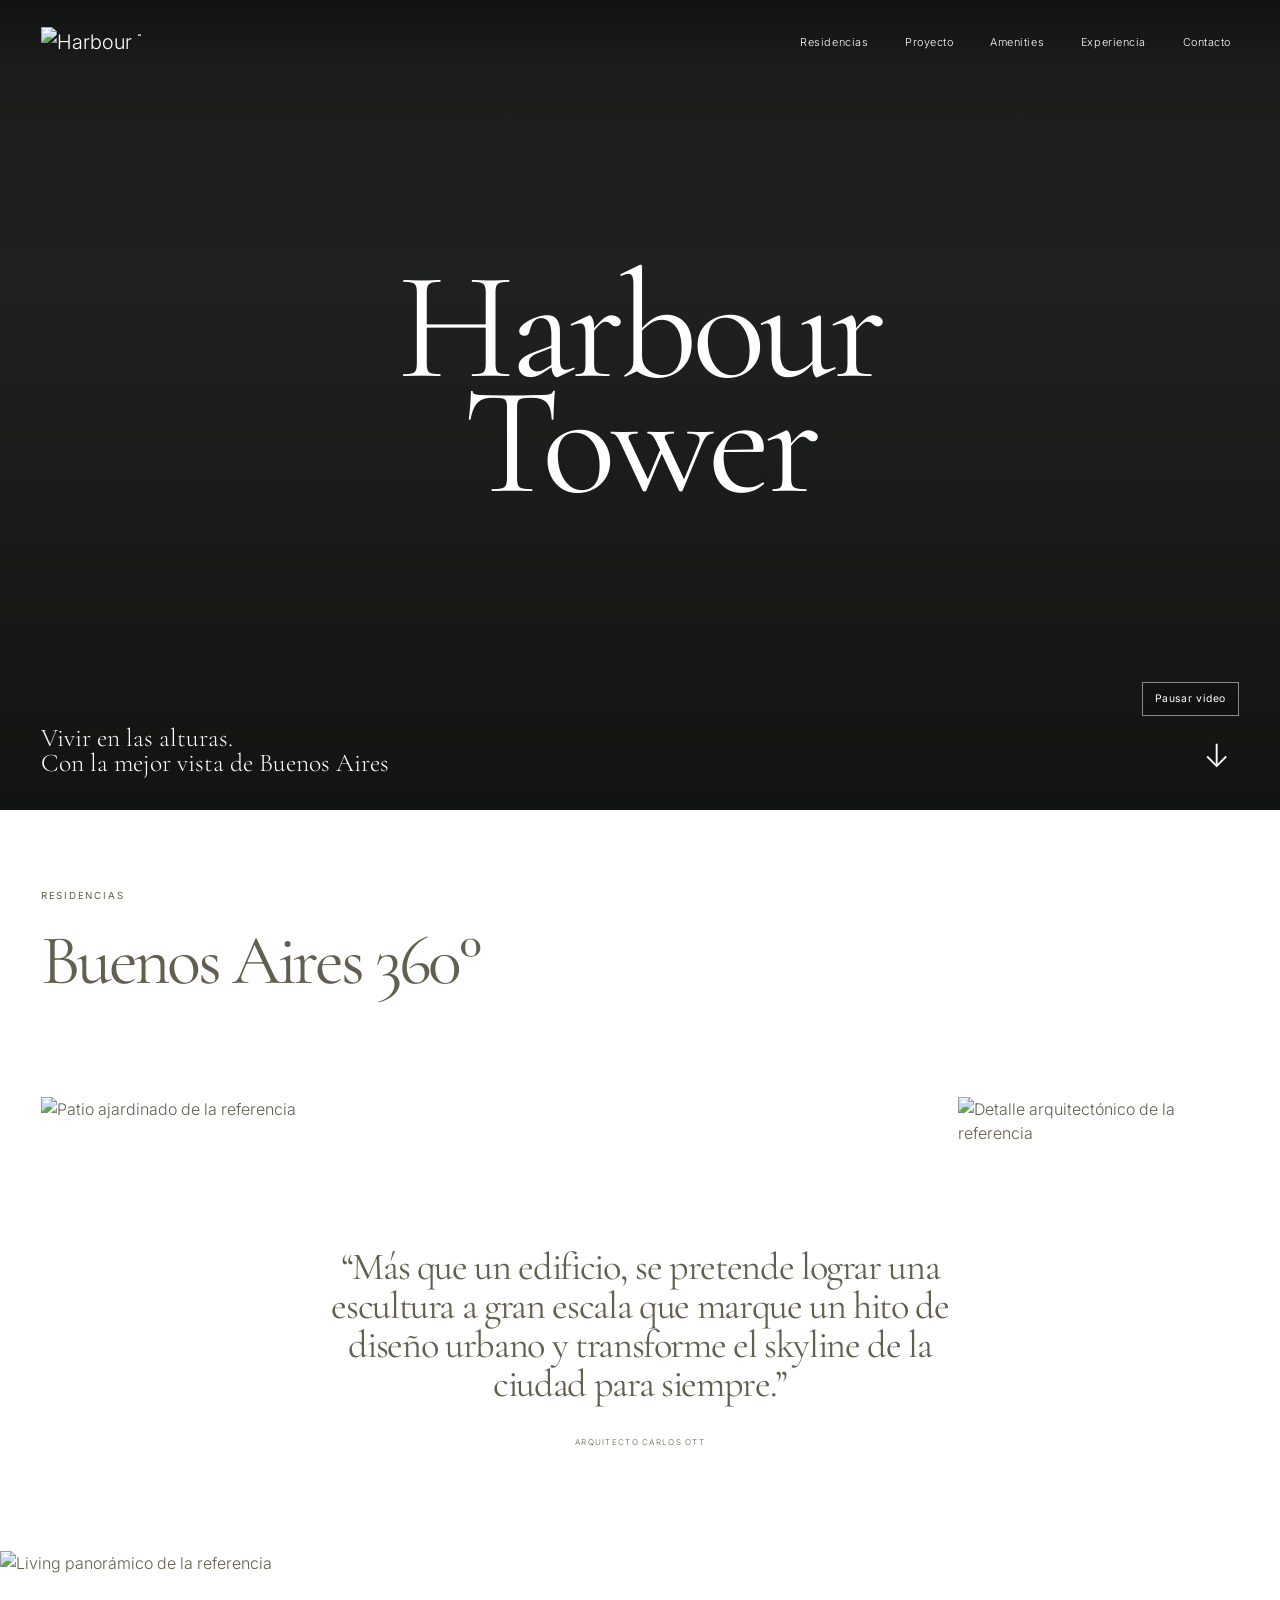
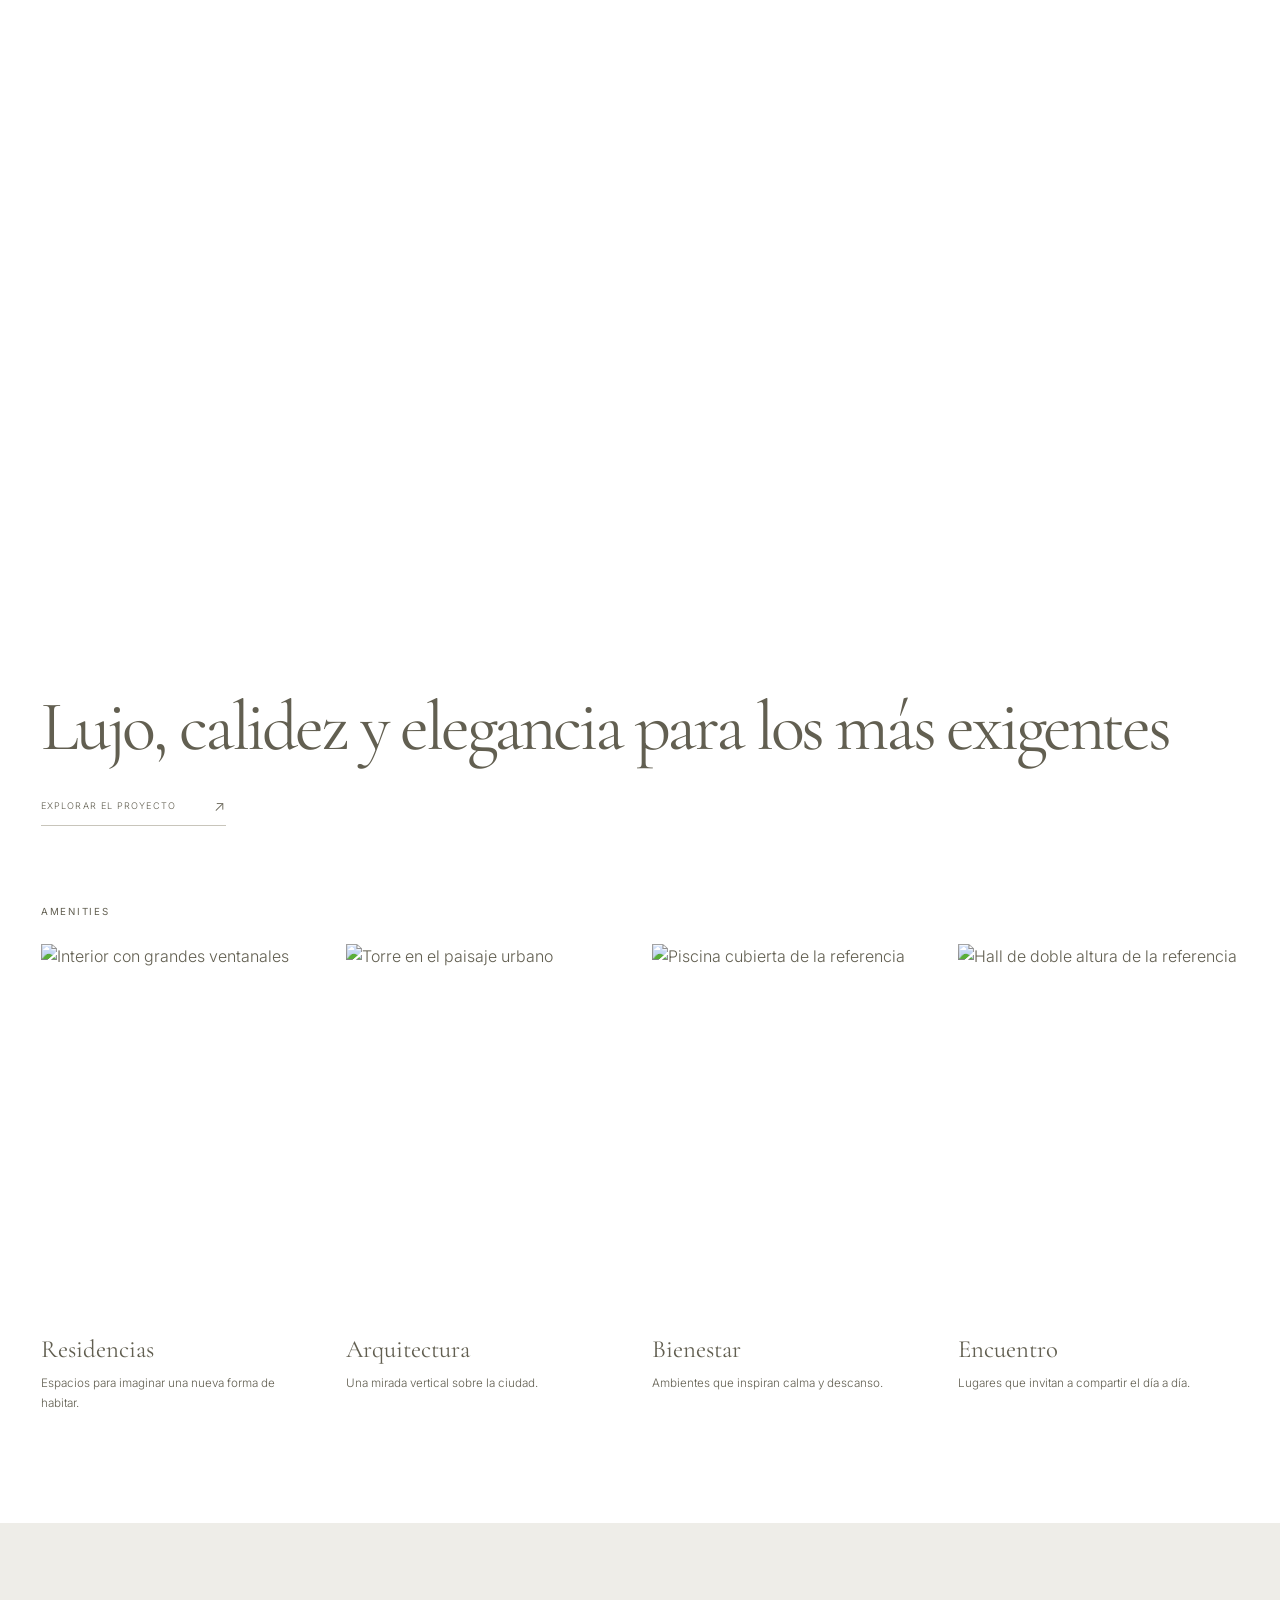
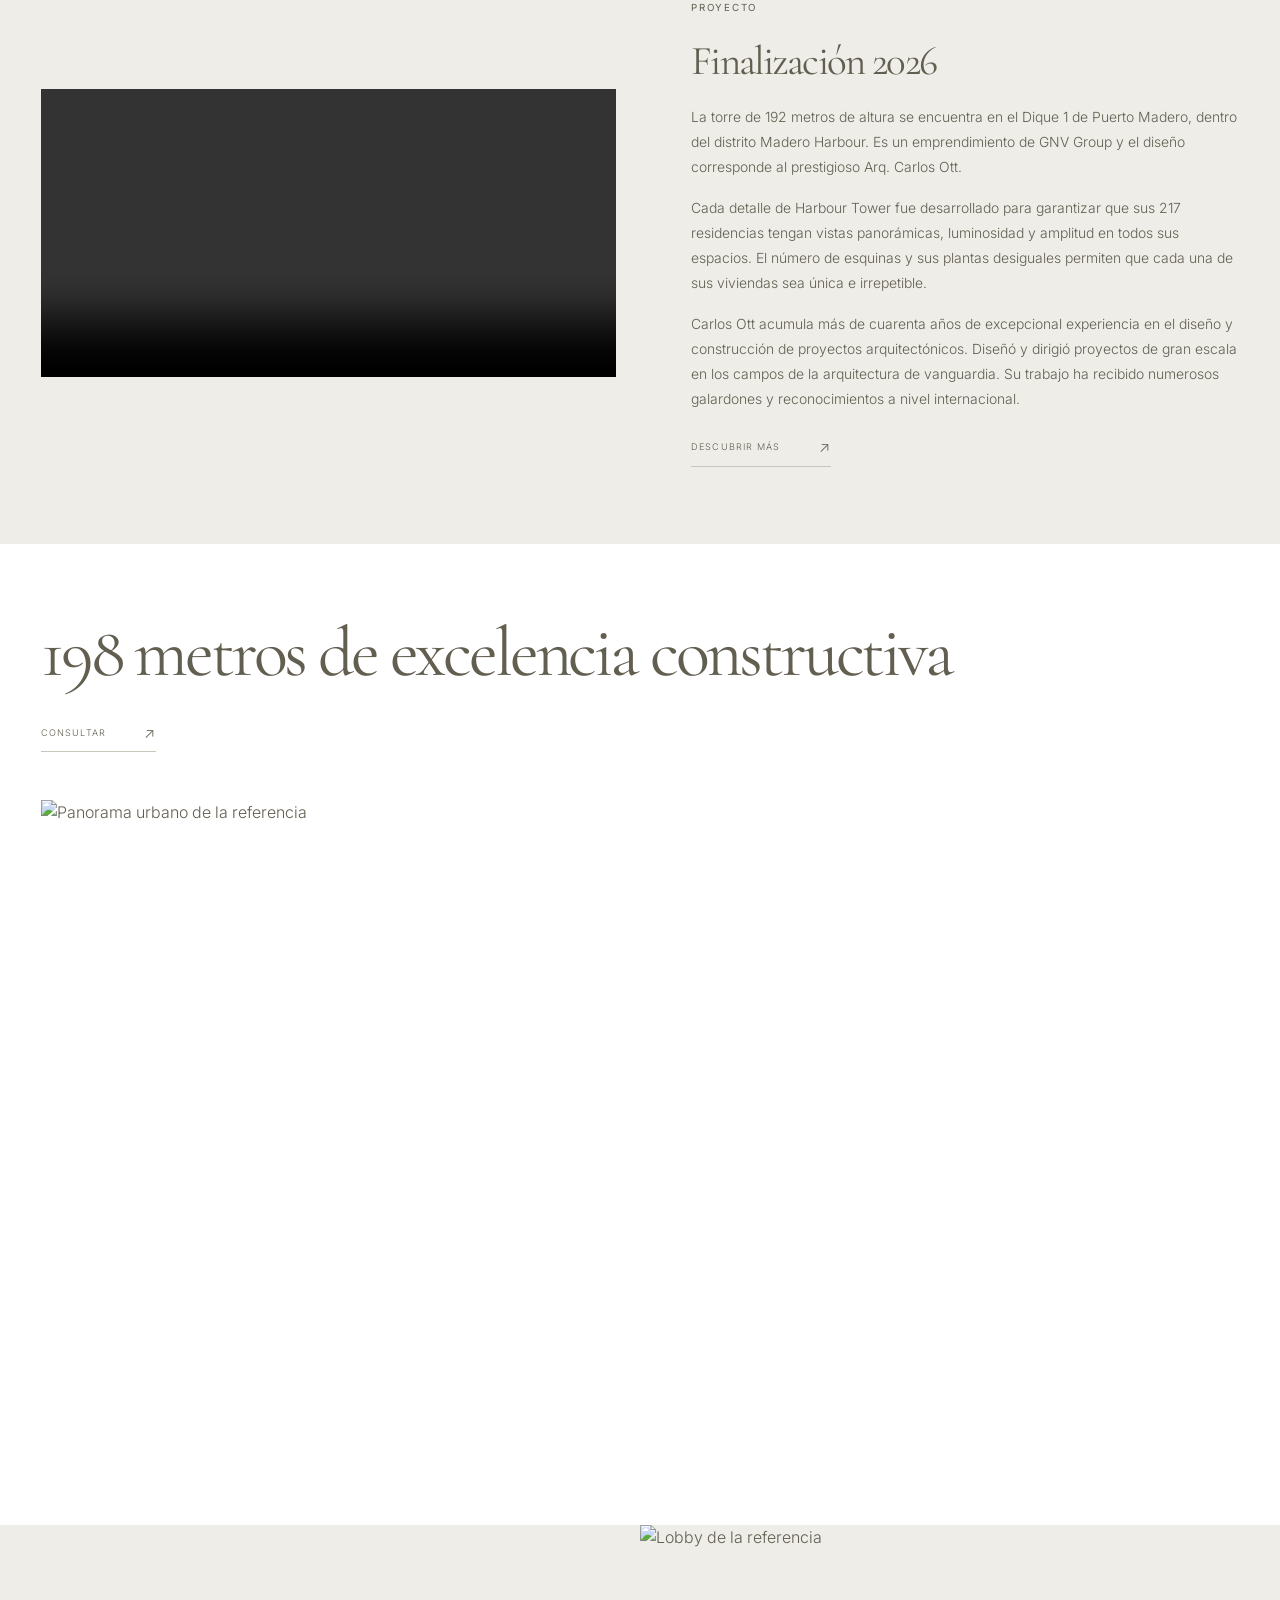
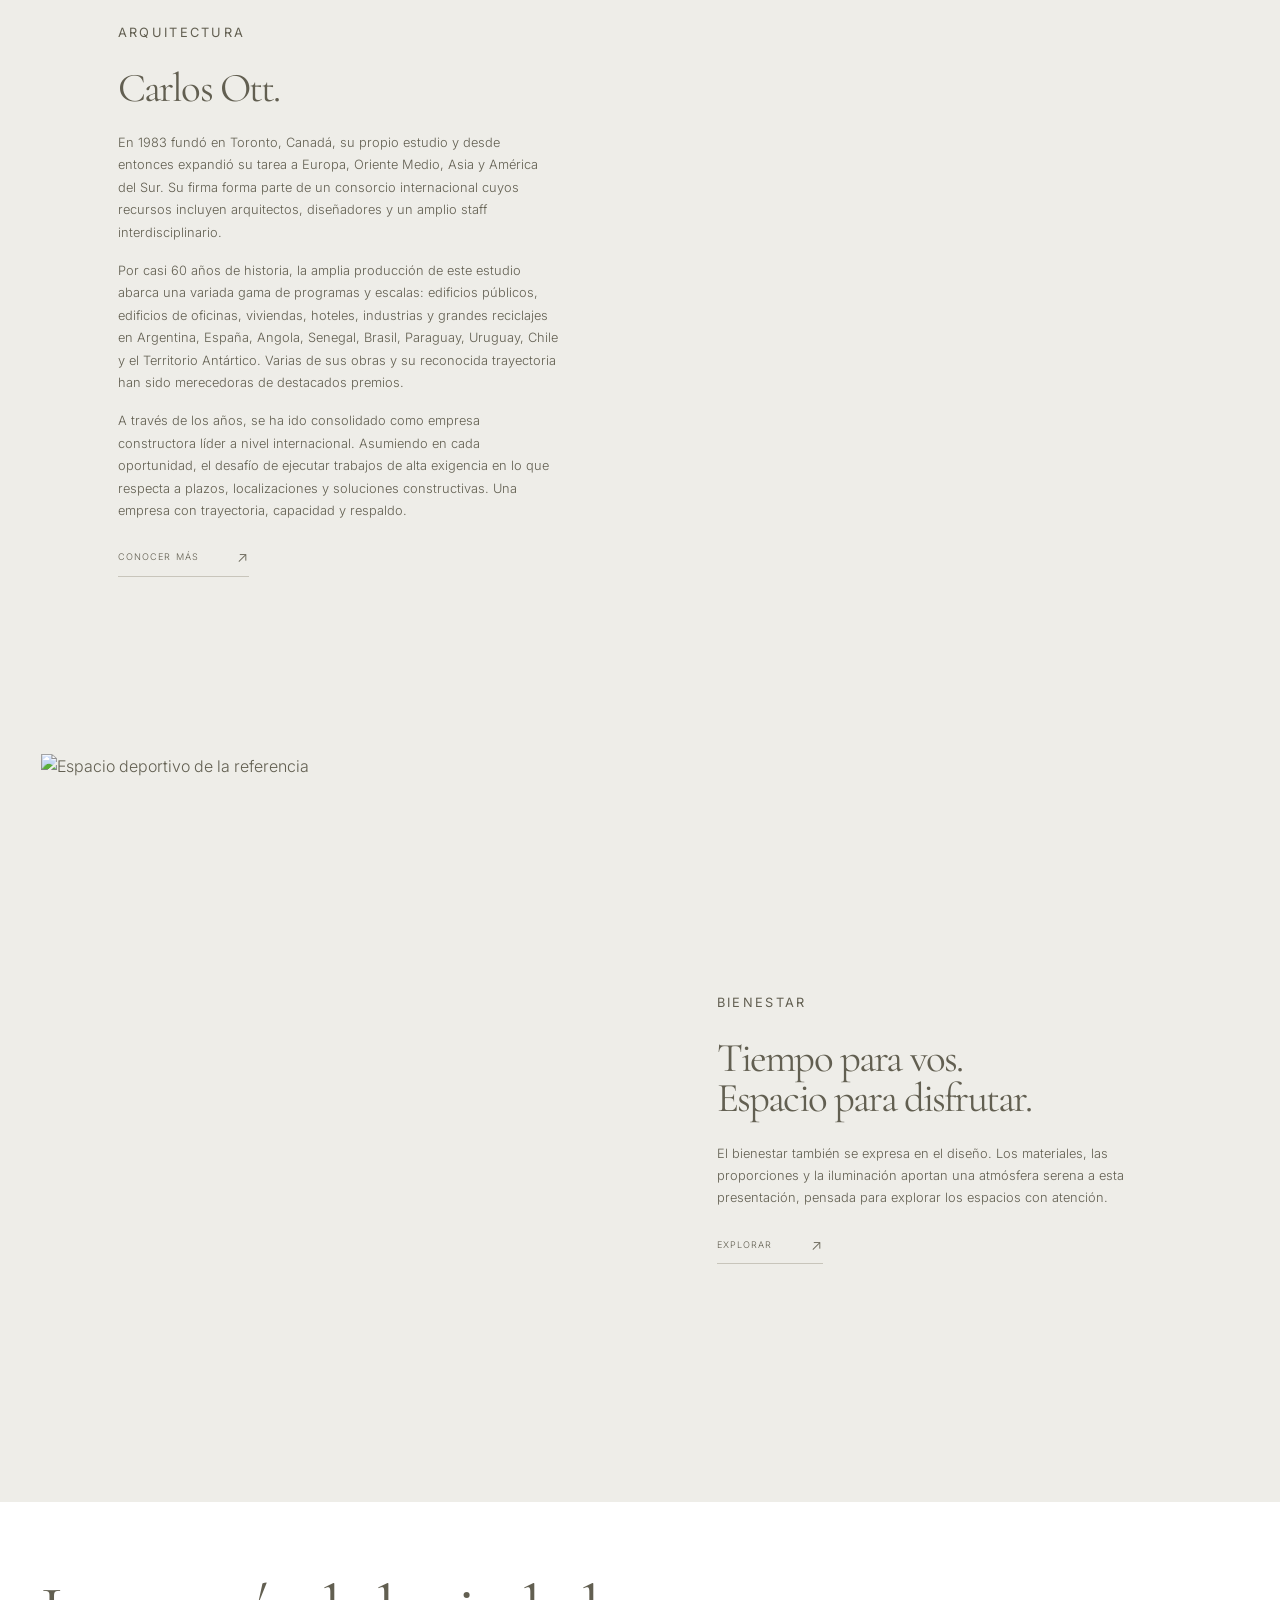
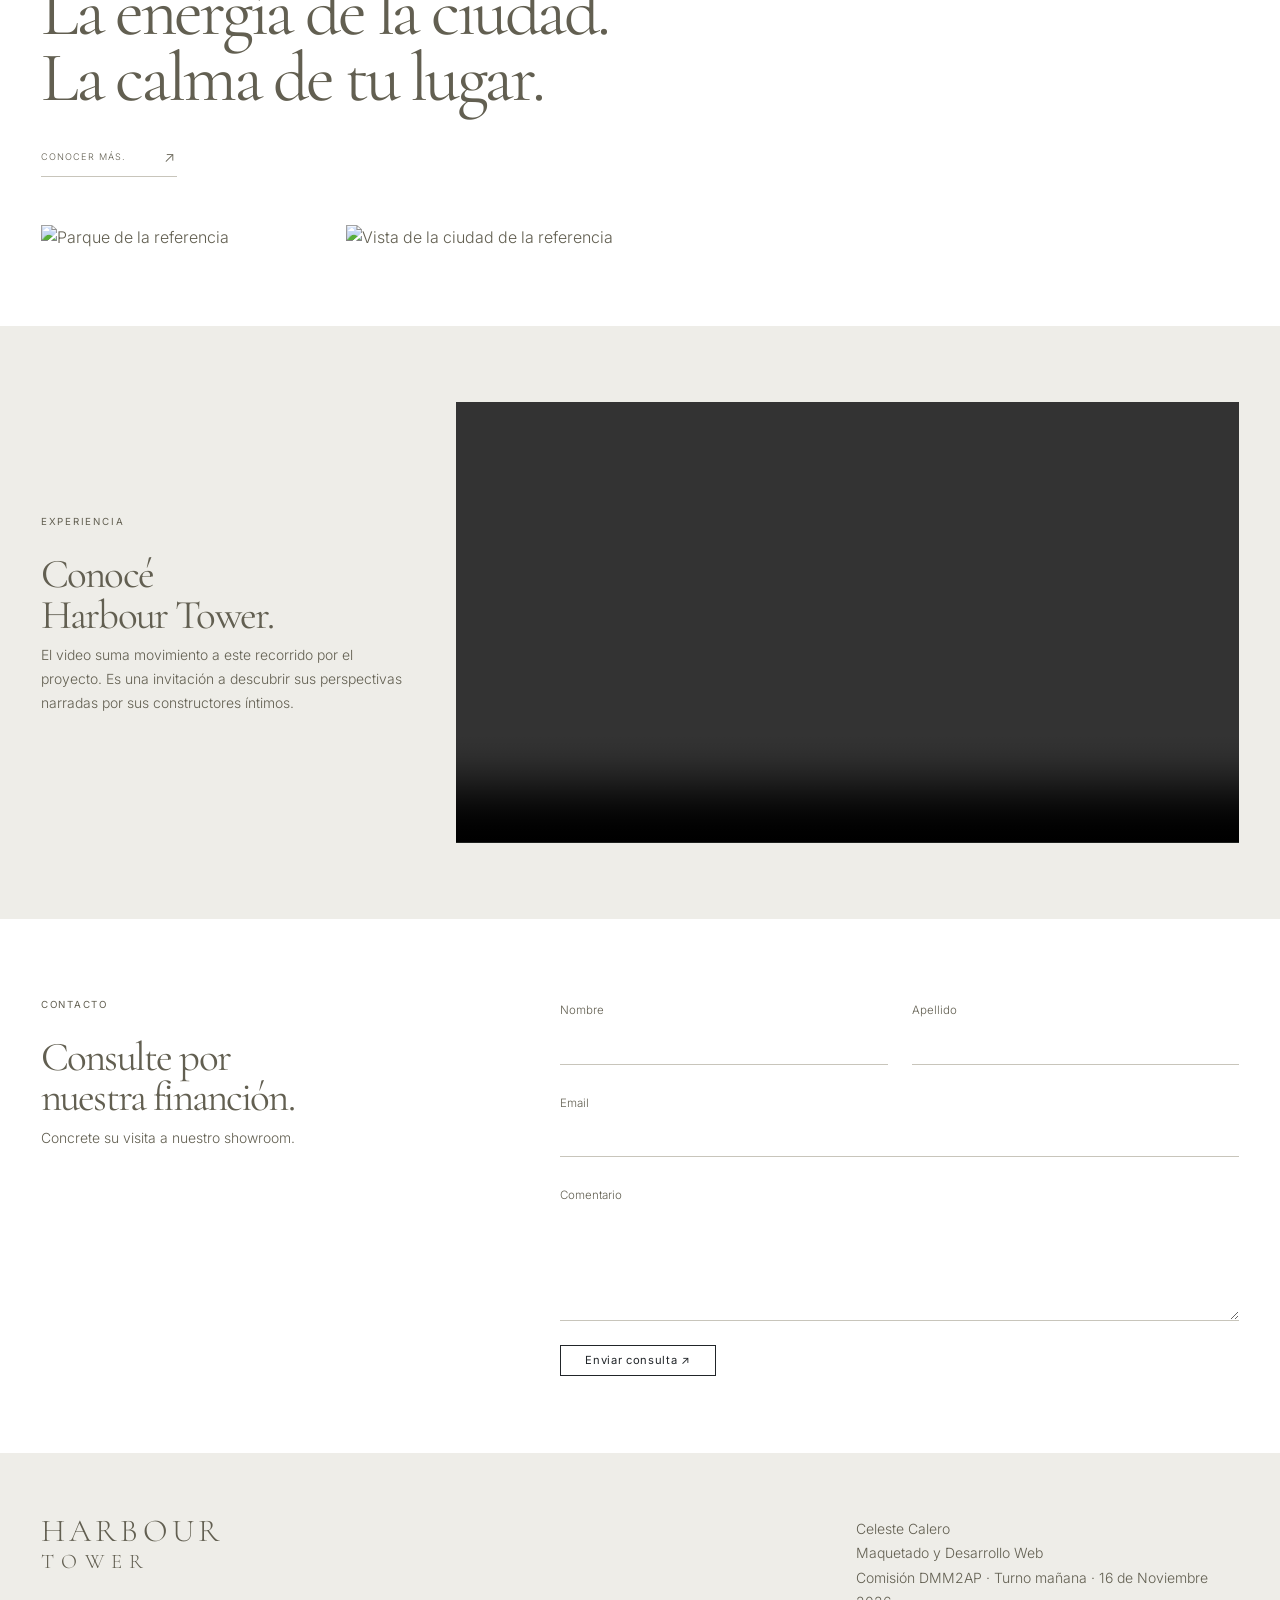
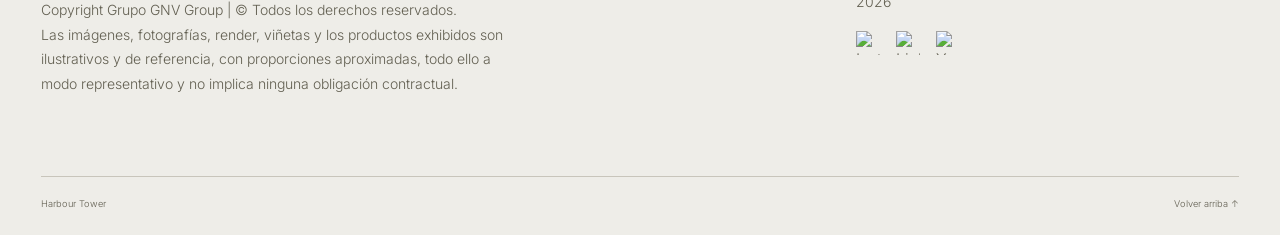
==== commit 6b052f6d: "Add files via upload" ====
--- a/index.html
+++ b/index.html
@@ -1,219 +1,309 @@
-<!DOCTYPE html>
-<html lang="en">
-
-<head>
-    <meta charset="UTF-8">
-    <meta name="viewport" content="width=device-width, initial-scale=1.0">
-    <title>Calero Celeste DMM2AP</title>
-    <link rel="stylesheet" href="style.css">
-    <link rel="shortcut icon" href="img/Icono.svg" type="image/svg+xml">
-</head>
-
-<body>
-
-    <!-- HEADER: Solo logo centrado -->
-    <header class="header-mointses">
-        <div class="contenedor">
-            <a href="#" class="logo-central">
-                <img src="img/Logo.svg" alt="Logotipo Mointses Outdoor">
-            </a>
-        </div>
-    </header>
-
-    <main>
-        <!-- BLOQUE 1: Banner Principal Hero -->
-    
-        <section class="bloque-hero">
-            <!-- Contenedor principal relativo -->
-            <div class="hero-wrapper">
-        
-                <!-- IMAGEN -->
-                <picture class="hero-imagen">
-                    <!-- Desktop -->
-                    <source media="(min-width: 900px)" srcset="img/Backgroung-Hero-Desktop.avif">
-                    <!-- Tablet -->
-                    <source media="(min-width: 600px)" srcset="img/Background-Hero-Tablet.jpg">
-                    <!-- Mobile -->
-                    <img src="img/Background-Hero-Mobile.jpg" alt="Camp is calling - Mointses Outdoor">
-                </picture>
-        
-                <!--  BLOQUE TEXTO -->
-                <div class="hero-contenido">
-                    <h1>EXPLORATION IS<br>OUR OXYGEN</h1>
-                    <p>Gear up with the best outdoor apparel. Head out into nature with Mointses and discover just how far
-                    you can go.</p>
-                    <a href="https://www.amazon.com/" target="_blank" class="btn-primario">SHOP NOW</a>
-                </div>
-        
-            </div>
-        </section>
-
-        <!-- BLOQUE 2: 4 Pastillas-->
-        <section class="bloque-pastillas">
-            <div class="contenedor">
-                <h2>Pathways to Adventure</h2>
-                <div class="grid-adventure">
-                    <article class="card-adventure">
-                        <picture>
-                            <!-- Desktop -->
-                            <source media="(min-width: 900px)" srcset="img/CardInspiration Desktop.jpg">
-                            <!-- Tablet -->
-                            <source media="(min-width: 600px)" srcset="img/CardInspirationTablet.jpg">
-                            <!-- Mobile -->
-                            <img src="img/CardInspirationMobile.jpg" alt="Persona en sendero">
-                        </picture>
-                        <div class="card-overlay">
-                            <h3>Inspiration</h3>
-                        </div>
-                    </article>
-                    <article class="card-adventure">
-                        <picture>
-                            <!-- Desktop -->
-                            <source media="(min-width: 900px)" srcset="img/CardTentDesktop.jpg">
-                            <!-- Tablet -->
-                            <source media="(min-width: 600px)" srcset="img/CardTendTablet.jpg">
-                            <!-- Mobile -->
-                            <img src="img/CardTentMobile.jpg" alt="Personas acampando">
-                        </picture>
-                        <div class="card-overlay">
-                            <h3>Camping by Type</h3>
-                        </div>
-                    </article>
-                    <article class="card-adventure">
-                        <picture>
-                            <!-- Desktop -->
-                            <source media="(min-width: 900px)" srcset="img/CardDestinationDesktop.jpg">
-                            <!-- Tablet -->
-                            <source media="(min-width: 600px)" srcset="img/CardDestinationTablet.jpg">
-                            <!-- Mobile -->
-                            <img src="img/CardDestinationMobile.jpg" alt="Alpinistas">
-                        </picture>
-                        <div class="card-overlay">
-                            <h3>Destinations</h3>
-                        </div>
-                    </article>
-                    <article class="card-adventure">
-                        <picture>
-                            <!-- Desktop -->
-                            <source media="(min-width: 900px)" srcset="img/CardRepairDesktop.jpg">
-                            <!-- Tablet -->
-                            <source media="(min-width: 600px)" srcset="img/CardRepairTablet.jpg">
-                            <!-- Mobile -->
-                            <img src="img/CardRepairMobile.jpg" alt="Reparación de equipamiento">
-                        </picture>
-                        <div class="card-overlay">
-                            <h3>Gear Care & Repair</h3>
-                        </div>
-                    </article>
-                </div>
-            </div>
-        </section>
-
-        <!-- BLOQUE 3: SECTION-->
-        <section class="bloque-filosofia">
-            <div class="contenedor grid-filosofia">
-                <div class="filosofia-imagen">
-                    <picture>
-                        <!-- Desktop -->
-                        <source media="(min-width: 900px)" srcset="img/WhoWeAreDesktop.jpg">
-                        <!-- Tablet -->
-                        <source media="(min-width: 600px)" srcset="img/WhoWeAreTablet.webp">
-                        <!-- Mobile -->
-                        <img src="img/WhoWeAreMobile.jpg" alt="Camp is calling - Mointses Outdoor">
-                    </picture>
-                </div>
-                <div class="filosofia-texto">
-                    <h2>The goal of Endless Promise® is to keep our gear out of the landfill.</h2>
-                    <p>At Mointses, we understand that nature is our one true home. That is why we design outdoor gear and apparel not only to
-                    withstand the most extreme weather conditions but also to protect the ecosystems we love to explore.</p>
-                    <p>Our Endless Promise initiative stems from the urgent need to change how we consume and produce within the textile
-                    industry. We do not want our garments ending up in landfills after just a few seasons of use.</p>
-                    <p>Every jacket, tent, and backpack we manufacture is conceived based on circular economy principles. We use high-tech
-                    recycled materials that ensure waterproofing, warmth, and breathability without compromising mountain performance.</p>
-                    <p>But sustainability goes beyond materials. We actively encourage the repair of our gear. We believe a patched garment
-                    tells a story of adventure, effort, and respect for the planet's resources.</p>
-                    <p>Our design team works daily with athletes and mountain guides to put every prototype to the test. This constant feedback
-                    ensures that every seam is perfectly placed and serves a vital function.</p>
-                    <p>By choosing Mointses, you are not just preparing for your next summit; you are joining a global community of adventurers
-                    committed to leaving the trails better than we found them. Adventure calls—let us answer responsibly.</p>
-                    <a href="https://es.wikipedia.org/wiki/Mois%C3%A9s" target="_blank" class="btn-secundario">LEARN MORE</a>
-                </div>
-            </div>
-        </section>
-
-        <!-- BLOQUE 4: Sponsors Mointses -->
-        <section class="bloque-resenas-dark">
-            <div class="contenedor">
-                <h2>Our Athletes</h2>
-                <div class="grid-resenas">
-                    <article class="dark-card">
-                        <img src="img/stefano-ghisolf1.webp" alt="Foto de Stefano Ghisolfi" class="foto-sponsor">
-                        <div class="resena-info">
-                            <p>"Stefano Ghisolfi chose La Capella (5.15b) in Siurana, Spain and when he completed the route on January 12, 2018, the 25-year-old Italian joined the upper echelon of climbing."</p>
-                            <h4>Stefano Ghisolfi</h4>
-                        </div>
-                    </article>
-
-                    <article class="dark-card">
-                        <img src="img/AngieScarthJohnson.webp" alt="Foto de Angie Scarth-Johnson" class="foto-sponsor">
-                        <div class="resena-info">
-                            <p>"Angie started climbing at her seven years old, by nine she’d set the record as the youngest person to
-                            ever lead a 8b/5.13d climb – ‘Swingline’ at Red River Gorge, USA."</p>
-                            <h4>Angie Scarth-Johnson</h4>
-                        </div>
-                    </article>
-
-                    <article class="dark-card">
-                        <img src="img/IanMacintosh.webp" alt="Foto de Ian MacIntosh" class="foto-sponsor">
-                        <div class="resena-info">
-                            <p>"Ian McIntosh “combines aggressive fall-line skiing with a high-speed air presence,
-                            launching 50-foot cliffs and powerfully punching down 60-degree terrain."</p>
-                            <h4>Ian Macintosh</h4>
-                        </div>
-                    </article>
-                </div>
-            </div>
-        </section>
-    </main>
-
-    <!-- FOOTER: Iconos Globales -->
-    <footer class="footer-mointses">
-        <div class="contenedor">
-            <!-- Iconos de marca -->
-            <div class="footer-promesas">
-                <div class="promesa">
-                    <img src="img/Warranty-01.svg" alt="Garantía">
-                    <p>We guarantee our work.</p>
-                </div>
-                <div class="promesa">
-                    <img src="img/jacket-01.svg" alt="Reparación">
-                    <p>We keep your equipment running.</p>
-                </div>
-                <div class="promesa">
-                    <img src="img/planet earth-01.svg" alt="Impacto">
-                    <p>We take responsibility for our impact.</p>
-                </div>
-                <div class="promesa">
-                    <img src="img/Donation-01.svg" alt="Donación">
-                    <p>We donate our profits to the planet.</p>
-                </div>
-            </div>
-
-            <!--Alumna y Redes Sociales -->
-            <div class="footer-legal-academico">
-                <div class="datos-parcial">
-                    <p><strong>Alumna:</strong> Calero Celeste</p>
-                    <p>Maquetado y Desarrollo Web | Comisión: DMM2AP | Turno: Mañana | Año: 2026</p>
-                </div>
-                <div class="redes-mointses">
-                    <a href="https://instagram.com" target="_blank"><img src="img/instagram.svg" alt="Instagram"></a>
-                    <a href="https://facebook.com" target="_blank"><img src="img/facebook.svg" alt="Facebook"></a>
-                    <a href="https://youtube.com" target="_blank"><img src="img/youtube.svg" alt="YouTube"></a>
-                </div>
-            </div>
-        </div>
-    </footer>
-
-</body>
-
-</html>
+<!doctype html>
+<html lang="es">
+<head>
+<meta charset="utf-8">
+<meta name="viewport" content="width=device-width, initial-scale=1">
+<title>Harbour Tower</title>
+<link href="https://cdn.jsdelivr.net/npm/bootstrap@5.3.8/dist/css/bootstrap.min.css" rel="stylesheet">
+<link rel="stylesheet" href="style.css">
+<link rel="shortcut icon" href="Resources/Icon Harbour.svg" type="image/svg">
+
+</head>
+
+<body>
+
+<header id="inicio" class="hero">
+
+<!-- NAVBAR -->
+<nav class="navbar navbar-expand-lg navbar-dark hero-nav" aria-label="Navegación principal">
+
+<div class="container-fluid page-gutter">
+    <a class="navbar-brand" href="#inicio">
+        <img src="Resources/Harbour Tower Logo.svg" alt="Harbour Tower — Inicio" class="logo-nav">
+    </a>
+
+   <button class="navbar-toggler" type="button" data-bs-toggle="collapse" data-bs-target="#menu" aria-controls="menu" aria-expanded="false" aria-label="Abrir menú">
+    <span class="navbar-toggler-icon"></span>
+   </button>
+   <div class="collapse navbar-collapse" id="menu">
+    <ul class="navbar-nav ms-auto">
+    <li class="nav-item">
+        <a class="nav-link" href="#residencias">Residencias</a>
+    </li>
+    <li class="nav-item">
+        <a class="nav-link" href="#proyecto">Proyecto</a>
+    </li>
+    <li class="nav-item">
+        <a class="nav-link" href="#amenities">Amenities</a>
+    </li>
+    <li class="nav-item">
+        <a class="nav-link" href="#experiencia">Experiencia</a>
+    </li>
+    <li class="nav-item">
+        <a class="nav-link" href="#contacto">Contacto</a>
+    </li>
+   </ul>
+   </div>
+</div>
+
+</nav>
+
+<!-- PORTADA VIDEO -->
+
+ <div class="hero-media">
+  <video id="video-portada" class="hero-image" autoplay muted loop playsinline preload="auto" aria-label="Video de presentación de Harbour Tower">
+   <source src="Resources/HarbourTowerVirtualTour.mp4" type="video/mp4">
+  </video>
+ </div>
+ 
+ <button id="control-video" class="video-toggle" type="button" aria-controls="video-portada" aria-label="Pausar video de portada">Pausar video</button>
+
+<!-- TITULO -->
+
+ <div class="hero-title">
+    <h1>Harbour<br>Tower</h1>
+</div>
+
+ <p class="hero-caption">
+    Vivir en las alturas. <br> Con la mejor vista de Buenos Aires
+</p>
+ <a class="hero-down" href="#residencias" aria-label="Explorar residencias">↓</a>
+</header>
+
+<!-- MAIN -->
+<main>
+
+<!-- SECCION RESIDENCIAS -->
+<section id="residencias" class="section-space">
+ <div class="container-fluid page-gutter">
+  <p class="eyebrow">RESIDENCIAS</p><h2 class="display-title intro-title">Buenos Aires 360°</h2>
+  <div class="row g-4 align-items-start editorial-pair"><div class="col-9 col-md-8">
+    <img src="Resources/Residencia360.webp" alt="Patio ajardinado de la referencia" class="w-100" loading="lazy"></div><div class="col-3 col-md-3 offset-md-1">
+        <img src="Resources/Residencia4v2.webp" alt="Detalle arquitectónico de la referencia" class="w-100" loading="lazy"></div></div>
+ 
+<!-- PARRAFO ARQUITECTO -->
+
+  <figure class="quote"><blockquote>“Más que un edificio, se pretende lograr una escultura a gran escala que marque un hito de diseño urbano y transforme el
+skyline de la ciudad para siempre.”</blockquote>
+<figcaption>ARQUITECTO CARLOS OTT</figcaption>
+</figure>
+ </div>
+
+<!-- CARROUSEL DE IMAGENES DE RESIDENCIAS -->
+
+ <div id="galeria-residencias" class="carousel slide full-photo" aria-label="Galería de residencias">
+ <div class="carousel-inner">
+  <div class="carousel-item active"><img src="Resources/Residenciav2.webp" alt="Living panorámico de la referencia" class="gallery-image" loading="lazy"></div>
+  <div class="carousel-item"><img src="Resources/Residencia2v2.webp" alt="Living panorámico de la referencia" class="gallery-image" loading="lazy"></div>
+ </div>
+ <button class="carousel-control-prev" type="button" data-bs-target="#galeria-residencias" data-bs-slide="prev"><span class="carousel-control-prev-icon" aria-hidden="true"></span><span class="visually-hidden">Anterior</span></button>
+ <button class="carousel-control-next" type="button" data-bs-target="#galeria-residencias" data-bs-slide="next"><span class="carousel-control-next-icon" aria-hidden="true"></span><span class="visually-hidden">Siguiente</span></button>
+</div>
+    <div class="container-fluid page-gutter"><h2 class="display-title section-heading">Lujo, calidez y elegancia para los más exigentes<br class="d-none d-lg-block"> </h2><a class="text-link" href="#proyecto">Explorar el proyecto <span>↗</span></a></div>
+    </section>
+
+    <!-- SECCION AMENITIES -->
+<section id="amenities" class="section-space pt-0">
+    <div class="container-fluid page-gutter">
+        <p class="eyebrow">AMENITIES</p>
+        <div class="row g-3 g-lg-4"><div class="col-6 col-lg-3"><article class="card amenity-card">
+            <img src="Resources/Amenities1v3.webp" alt="Interior con grandes ventanales" class="" loading="lazy"><div class="card-body px-0">
+                <h3>Residencias</h3>
+                <p>Espacios para imaginar una nueva forma de habitar.</p>
+            </div>
+        </article>
+    </div>
+    <div class="col-6 col-lg-3">
+        <article class="card amenity-card">
+            <img src="Resources/Amenities2v3.webp" alt="Torre en el paisaje urbano" class="" loading="lazy">
+            <div class="card-body px-0">
+                <h3>Arquitectura</h3>
+                <p>Una mirada vertical sobre la ciudad.</p>
+            </div>
+        </article>
+    </div>
+    <div class="col-6 col-lg-3">
+        <article class="card amenity-card">
+            <img src="Resources/Amenities3v3.webp" alt="Piscina cubierta de la referencia" class="" loading="lazy">
+            <div class="card-body px-0">
+                <h3>Bienestar</h3>
+                <p>Ambientes que inspiran calma y descanso.</p>
+            </div>
+        </article>
+    </div>
+    <div class="col-6 col-lg-3">
+        <article class="card amenity-card">
+            <img src="Resources/Amenities4.webp" alt="Hall de doble altura de la referencia" class="" loading="lazy">
+            <div class="card-body px-0">
+                <h3>Encuentro</h3>
+                <p>Lugares que invitan a compartir el día a día.</p>
+            </div>
+        </article>
+    </div>
+</div>
+</div>
+</section>
+
+<!-- SECCION PROYECTO -->
+<section id="proyecto" class="tone-section section-space">
+    <div class="container-fluid page-gutter">
+        <div class="row g-4 g-lg-5 align-items-center">
+
+            <div class="col-12 col-lg-6">
+                <video id="video-proyecto" class="video-proyecto" controls muted loop playsinline preload="metadata"
+                    aria-label="Video de finalización de Harbour Tower">
+
+                    <source src="Resources/HarbourFinalizacion.mp4" type="video/mp4">
+                </video>
+            </div>
+
+            <div class="col-12 col-lg-6 proyecto-texto">
+                <p class="eyebrow">PROYECTO</p>
+
+                <h2>Finalización 2026</h2>
+
+                <p>
+                    La torre de 192 metros de altura se encuentra en el Dique 1
+                    de Puerto Madero, dentro del distrito Madero Harbour.
+                    Es un emprendimiento de GNV Group y el diseño corresponde
+                    al prestigioso Arq. Carlos Ott.
+                </p>
+
+                <p>
+                    Cada detalle de Harbour Tower fue desarrollado para garantizar
+                    que sus 217 residencias tengan vistas panorámicas, luminosidad
+                    y amplitud en todos sus espacios. El número de esquinas y sus
+                    plantas desiguales permiten que cada una de sus viviendas sea
+                    única e irrepetible.
+                </p>
+
+                <p>
+                    Carlos Ott acumula más de cuarenta años de excepcional
+                    experiencia en el diseño y construcción de proyectos
+                    arquitectónicos. Diseñó y dirigió proyectos de gran escala
+                    en los campos de la arquitectura de vanguardia. Su trabajo
+                    ha recibido numerosos galardones y reconocimientos a nivel
+                    internacional.
+                </p>
+
+                <a class="text-link" href="#experiencia">
+                    Descubrir más <span>↗</span>
+                </a>
+            </div>
+
+        </div>
+    </div>
+</section>
+
+<!-- ARQUITECTURA -->
+
+<section class="section-space">
+    <div class="container-fluid page-gutter">
+        <h2 class="display-title">198 metros de excelencia constructiva</h2>
+        <a href="#contacto" class="text-link mb-5">Consultar <span>↗</span></a>
+        <img src="Resources/Proyecto1.webp" alt="Panorama urbano de la referencia" class="panorama w-100" loading="lazy"></div></section>
+<section class="tone-section"><div class="container-fluid page-gutter">
+ <div class="row g-0 align-items-center feature-row">
+    <div class="col-md-6 order-2 order-md-1 feature-copy">
+        <p class="eyebrow">ARQUITECTURA</p>
+        <h2>Carlos Ott.</h2>
+        <p>En 1983 fundó en Toronto, Canadá, su propio estudio y desde entonces expandió su tarea a Europa, Oriente Medio, Asia y
+        América del Sur. Su firma forma parte de un consorcio internacional cuyos recursos incluyen arquitectos, diseñadores y
+        un amplio staff interdisciplinario.
+</p>
+    <p>Por casi 60 años de historia, la amplia producción de este estudio abarca una variada gama de programas y escalas:
+    edificios públicos, edificios de oficinas, viviendas, hoteles, industrias y grandes reciclajes en Argentina, España,
+    Angola, Senegal, Brasil, Paraguay, Uruguay, Chile y el Territorio Antártico. Varias de sus obras y su reconocida
+    trayectoria han sido merecedoras de destacados premios.
+</p>
+<p>A través de los años, se ha ido consolidado como empresa constructora líder a nivel internacional. Asumiendo en cada
+oportunidad, el desafío de ejecutar trabajos de alta exigencia en lo que respecta a plazos, localizaciones y soluciones
+constructivas. Una empresa con trayectoria, capacidad y respaldo.</p>
+
+        <a class="text-link" href="#contacto">Conocer más <span>↗</span></a></div><div class="col-md-6 order-1 order-md-2">
+            <img src="Resources/Arquitectura.avif" alt="Lobby de la referencia" class="feature-photo" loading="lazy"></div></div>
+ <div class="row g-0 align-items-center feature-row"><div class="col-md-6">
+    <img src="Resources/Amenities6.webp" alt="Espacio deportivo de la referencia" class="feature-photo" loading="lazy"></div>
+    <div class="col-md-6 feature-copy">
+        <p class="eyebrow">BIENESTAR</p>
+        <h2>Tiempo para vos.<br>Espacio para disfrutar.</h2>
+        <p>El bienestar también se expresa en el diseño. Los materiales, las proporciones y la iluminación aportan una atmósfera serena a esta presentación, pensada para explorar los espacios con atención.</p>
+        <a class="text-link" href="#experiencia">Explorar <span>↗</span></a></div></div>
+</div></section>
+<section class="section-space"><div class="container-fluid page-gutter"><h2 class="display-title">La energía de la ciudad.<br>La calma de tu lugar.</h2>
+    <a class="text-link mb-5" href="#contacto">Conocer más. <span>↗</span></a><div class="row g-4 align-items-start">
+        <div class="col-3">
+    <img src="Resources/Amenities7.webp" alt="Parque de la referencia" class="w-100" loading="lazy"></div><div class="col-9">
+        <img src="Resources/Amenities8.webp" alt="Vista de la ciudad de la referencia" class="w-100" loading="lazy"></div></div></div></section>
+<section id="experiencia" class="section-space tone-section"><div class="container-fluid page-gutter"><div class="row g-5 align-items-center"><div class="col-lg-4"><p class="eyebrow">EXPERIENCIA</p>
+    <h2>Conocé<br>Harbour Tower.</h2>
+    <p>El video suma movimiento a este recorrido por el proyecto. Es una invitación a descubrir sus perspectivas narradas por sus constructores íntimos.</p></div>
+    <div class="col-lg-8"><div class="ratio ratio-16x9"><video controls preload="metadata" playsinline><source src="Resources/HarbourTowerLong.mp4" type="video/mp4">Tu navegador no admite video HTML5.</video></div></div></div></div></section>
+<section id="contacto" class="section-space">
+    <div class="container-fluid page-gutter">
+        <div class="row g-5"><div class="col-lg-5"><p class="eyebrow">CONTACTO</p>
+    <h2 clas>Consulte por <br> nuestra financión.</h2>
+    <p>Concrete su visita a nuestro showroom.</p></div><div class="col-lg-7">
+    
+    <!-- Configuracion mail -->
+
+
+    <form action="https://formsubmit.co/caleroceleste@protonmail.com" method="POST">
+        <input type="hidden" name="_captcha" value="false">
+        <input type="hidden" name="_next" value="https://caleroceleste.github.io/harbour-tower">
+        <input type="hidden" name="_subject" value="Nueva consulta desde Harbour Tower">
+    <div class="row g-4">
+        <div class="col-md-6">
+            <label for="nombre" class="form-label">Nombre</label><input id="nombre" name="nombre" autocomplete="given-name" class="form-control" required>
+        </div>
+        <div class="col-md-6">
+            <label for="apellido" class="form-label">Apellido</label><input id="apellido" name="apellido" autocomplete="family-name" class="form-control" required></div>
+            <div class="col-12">
+                <label for="email" class="form-label">Email</label><input id="email" name="email" type="email" autocomplete="email" class="form-control" required></div>
+                <div class="col-12">
+                    <label for="comentario" class="form-label">Comentario</label><textarea id="comentario" name="comentario" rows="4" class="form-control" required></textarea></div>
+                    <div class="col-12">
+                        <button class="btn btn-outline-dark rounded-0 px-4" type="submit">Enviar consulta ↗</button>
+                    </div>
+                </div>
+            </form>
+        </div>
+    </div>
+</div>
+</section>
+</main>
+<footer class="tone-section">
+    <div class="container-fluid page-gutter">
+        <div class="row g-4 justify-content-between">
+            <div class="col-md-5">
+                <a href="#inicio" class="brand footer-brand">
+                    HARBOUR<span>TOWER
+                    </span>
+                </a>
+                <p class="small mt-4">Copyright Grupo GNV Group | © Todos los derechos reservados. <br>Las imágenes, fotografías, render, viñetas y los productos
+                exhibidos son ilustrativos y de referencia, con proporciones aproximadas, todo ello a modo representativo y no
+                implica ninguna obligación contractual.
+                </p>
+            </div>
+            <div class="col-md-4">
+                <p class="small">Celeste Calero<br>Maquetado y Desarrollo Web<br>Comisión DMM2AP · Turno mañana · 16 de Noviembre 2026</p>
+                <div class="social-links">
+                    <a href="https://www.instagram.com" target="_blank" rel="noopener noreferrer" aria-label="Instagram">
+                        <img src="Resources/instagram.svg" alt="Instagram"></a>
+                        <a href="https://www.linkedin.com/" target="_blank" rel="noopener noreferrer" aria-label="LinkedIn">
+                            <img src="Resources/linkedin.svg" alt="LinkedIn"></a>
+                            <a href="https://www.youtube.com" target="_blank" rel="noopener noreferrer" aria-label="YouTube">
+                                <img src="Resources/youtube.svg" alt="YouTube"></a>
+                            </div>
+                        </div>
+                </div>
+            <div class="footer-bottom">
+                <span>Harbour Tower</span>
+                <a href="#inicio">Volver arriba ↑</a>
+            </div>
+        </div>
+    </div>
+</footer>
+<script src="https://cdn.jsdelivr.net/npm/bootstrap@5.3.8/dist/js/bootstrap.bundle.min.js"></script>
+<script src="script.js"></script>
+</body></html>
--- a/style.css
+++ b/style.css
@@ -1,465 +1,124 @@
-/* ==========================================================
-   RESET Y VARIABLES MOINTSES
-   ========================================================== */
-* {
-    box-sizing: border-box;
-    margin: 0;
-    padding: 0;
-}
-
-:root {
-    background: #fdf5b1;
-    /* Fondo base beige */
-    --color-oscuro: #227869;
-    --color-btn: #8b8c6b;
-    /* Colores Mointses */
-    --color-blanco: #ffffff;
-    --fuente-titulos: 'Helvetica Neue', Arial, sans-serif;
-    --fuente-textos: 'Helvetica', Arial, sans-serif;
-}
-
-body {
-    font-family: var(--fuente-textos);
-    background-color: var(--bg-crema);
-    color: var(--color-oscuro);
-    line-height: 1.5;
-}
-
-.contenedor {
-    width: 90%;
-    max-width: 1200px;
-    margin: 0 auto;
-}
-
-img {
-    max-width: 100%;
-    display: block;
-}
-
-/* ==========================================================
-   HEADER
-   ========================================================== */
-.header-mointses {
-    background-color: rgb(255, 252, 240);
-    padding: 0.8rem 0;
-    text-align: center;
-    border-bottom: 1px solid #e0dfdb;
-}
-
-.logo-central img {
-    height: 30px;
-    margin: 0 auto;
-    color: #227869;
-}
-
-.logo-central img:hover{
-
-    background-color: transparent;
-    color: rgb(255, 0, 0);
-    
-}
-
-/* ==========================================================
-   1. BANNER HERO
-   ========================================================== */
-.bloque-hero {
-    width: 100%;
-    height: 80vh;
-}
-
-.hero-wrapper {
-    position: relative;
-    width: 100%;
-    height: 70vh;
-    display: flex;
-    align-items: center;
-    overflow: hidden;
-}
-.hero-imagen {
-    position: absolute;
-    top: 0;
-    left: 0;
-    width: 100%;
-    height: 100%;
-    z-index: 1;
-}
-
-.hero-imagen img {
-    width: 100%;
-    height: 100%;
-    object-fit: cover;
-    object-position: center;
-}
-.hero-contenido {
-    position: relative;
-    z-index: 3;
-    /* Nivel más alto */
-    width: 90%;
-    max-width: 500px;
-    margin: 0 auto;
-    /* Centrado horizontal en mobile */
-    text-align: center;
-    color: var(--color-blanco);
-}
-
-.hero-contenido h1 {
-    font-family: var(--fuente-titulos);
-    font-size: 2.5rem;
-    line-height: 1.1;
-    margin-bottom: 1rem;
-    text-transform: uppercase;
-}
-
-.hero-contenido p {
-    font-size: 1rem;
-    margin-bottom: 1.5rem;
-}
-
- .btn-primario {
-    display: inline-block;
-    background-color: #227869;
-    color: white;
-    text-decoration: none;
-    padding: 0.8rem 2rem;
-    font-weight: bold;
-    text-transform: uppercase;
-    font-size: 0.9rem;
-    transition: background 0.3s;
-    border-radius: 0px 20px 0px 20px;
-}
-
- .btn-primario:hover {
-    background-color: #fb975c;
-}  
-
-/* ==========================================================
-   2. PASTILLAS (PATHWAYS TO ADVENTURE)
-   ========================================================== */
-.bloque-pastillas {
-    padding: 1rem 0;
-    text-align: center;
-}
-
-.bloque-pastillas h2 {
-    font-size: 1.8rem;
-    margin-bottom: 2rem;
-    font-style: italic;
-}
-
-.grid-adventure {
-    display: flex;
-    flex-direction: column;
-    gap: 1rem;
-}
-
-.card-adventure {
-    position: relative;
-    overflow: hidden;
-    /* Aspect ratio vertical */
-    aspect-ratio: 3/4;
-    max-width: 320px;
-    margin: auto;
-}
-
-.card-adventure img {
-    width: 100%;
-    height: 100%;
-    object-fit: cover;
-    filter: grayscale(0.3);
-    transition: all 0.3s ease-in-out;
-}
-
-.card-overlay {
-    position: absolute;
-    bottom: -50px;
-    left: 0;
-    width: 100%;
-    padding: 1.5rem 1rem;
-    background: linear-gradient(to top, rgba(0, 0, 0, 0.8), transparent);
-    color: var(--color-blanco);
-    text-align: left;
-
-
-    transition: all 0.4s ease;
-}
-
-.card-adventure:hover .card-overlay{
-    bottom: 0px;
-}
-
-.card-adventure:hover img {
-    filter: grayscale(0);
-
-    transform: scale(1.13);
-}
-
-/* ==========================================================
-   3. NOTA PRINCIPAL (QUIÉNES SOMOS)
-   ========================================================== */
-.bloque-filosofia {
-    padding: 4rem 0;
-    background-color: var(--color-blanco);
-}
-
-.bloque-filosofia img{
-    margin: auto;
-}
-
-.grid-filosofia {
-    display: flex;
-    flex-direction: column;
-    gap: 2rem
-}
-
-.filosofia-texto h2 {
-    font-size: 1.3rem;
-    line-height: 1.2;
-    margin-bottom: 1.5rem;
-}
-
-.filosofia-texto p {
-    margin-bottom: 1rem;
-    font-size: 0.8rem;
-    color: #4a4a4a;
-}
-
-.btn-secundario {
-    display: inline-block;
-    border: 3px solid #227869;
-    border-radius: 0px 20px 0px 20px;
-    box-shadow: #227869 0px 0px 15px;
-    color: #227869;
-    padding: 0.8rem 2rem;
-    text-decoration: none;
-    font-weight: bold;
-    margin-top: 1rem;
-    transition: all 0.3s;
-}
-
-.btn-secundario:hover {
-    background-color: #227869;
-    color: white;
-}
-
-/* ==========================================================
-   4. RESEÑAS (DARK CARDS)
-   ========================================================== */
-.bloque-resenas-dark {
-    padding: 4rem 0;
-    background-color: var(--bg-crema);
-}
-
-.bloque-resenas-dark h2 {
-    text-align: center;
-    margin-bottom: 2rem;
-    font-size: 1.8rem;
-}
-
-.grid-resenas {
-    display: flex;
-    flex-direction: column;
-    gap: 1.5rem;
-}
-
-.dark-card {
-    background-color: #227869;
-    color: var(--color-blanco);
-    padding: 2rem;
-    text-align: center;
-    border-radius: 0px 40px 0px 40px;
-}
-
-.foto-sponsor {
-    width: 80px;
-    height: 80px;
-    border-radius: 50%;
-    object-fit: cover;
-    margin: 0 auto 1rem auto;
-}
-
-.resena-info p {
-    font-size: 0.95rem;
-    font-style: italic;
-    margin-bottom: 1rem;
-    color: #cccccc;
-}
-
-/* ==========================================================
-   FOOTER MOINTSES
-   ========================================================== */
-.footer-mointses {
-    background-color: #000000;
-    color: var(--color-blanco);
-    padding: 3rem 0;
-}
-
-.footer-promesas {
-    display: flex;
-    flex-direction: column;
-    gap: 2rem;
-    text-align: center;
-    border-bottom: 1px solid #333333;
-    padding-bottom: 3rem;
-    margin-bottom: 2rem;
-}
-
-.promesa img {
-    height: 40px;
-    margin: 0 auto 1rem auto;
-}
-
-.promesa p {
-    font-size: 0.85rem;
-    max-width: 200px;
-    margin: 0 auto;
-}
-
-.footer-legal-academico {
-    display: flex;
-    flex-direction: column;
-    gap: 1.5rem;
-    text-align: center;
-    font-size: 0.8rem;
-    color: #888888;
-}
-
-.redes-mointses {
-    display: flex;
-    justify-content: center;
-    gap: 1rem;
-}
-
-.redes-mointses img {
-    width: 24px;
-    height: 24px;
-    opacity: 0.7;
-}
-
-.redes-mointses img:hover {
-    opacity: 1;
-}
-
-/* ==========================================================
-   MEDIA QUERIES
-   ========================================================== */
-
-
-/* BREAKPOINT 1: TABLET (Mínimo 600px) */
-@media (min-width: 600px) {
-
-    .hero-wrapper{
-        height: 80vh;
-    }
-
-    .header-mointses{
-        padding: 1.5rem 0;
-    }
-
-    .logo-central img{
-        height: 40px;
-    }
-
-    .hero-contenido{
-        margin: 0 5%;
-        text-align: left;
-    }
-    .hero-contenido h1 {
-        font-size: 3.5rem;
-    }
-
-    .bloque-pastillas{
-        padding: 4rem;
-    }
-    .grid-adventure {
-        display: grid;
-        grid-template-columns: repeat(2, 1fr);
-    }
-
-    .card-adventure .filosofia-imagen{
-        max-width: 100%;
-    }
-
-    .filosofia-texto h2{
-        font-size: 0.95rem;
-    }
-
-    .grid-filosofia {
-        flex-direction: row;
-        align-items: flex-start;
-    }
-
-    .filosofia-imagen {
-        flex: 1;
-    }
-
-    .filosofia-texto {
-        flex: 1;
-    }
-
-    .filosofia-texto p{
-        font-size: 0.6rem;
-    }
-
-    .grid-resenas {
-        display: grid;
-        grid-template-columns: repeat(2, 1fr);
-    }
-
-    .footer-promesas {
-        display: grid;
-        grid-template-columns: repeat(2, 1fr);
-    }
-}
-/* ==========================================================
-   BREAKPOINT: DESKTOP (Mínimo 900px)
-   ========================================================== */
-@media (min-width: 900px) {
-    .hero-wrapper {
-        height: 80vh;
-        /* Altura más imponente para pantallas grandes */
-    }
-
-    .hero-contenido h1 {
-        font-size: 3.73rem;
-
-    }
-
-    .filosofia-imagen{
-        flex: 1;
-    }
-
-    .filosofia-texto{
-        flex: 1.5;
-    }
-    .filosofia-texto h2{
-        font-size: 2rem;
-    }
-
-    .filosofia-texto p{
-        font-size: 0.9rem;
-    }
-    .grid-adventure {
-        grid-template-columns: repeat(4, 1fr);
-    }
-
-    .grid-resenas {
-        grid-template-columns: repeat(3, 1fr);
-    }
-
-    .footer-promesas {
-        grid-template-columns: repeat(4, 1fr);
-    }
-
-    .footer-legal-academico {
-        flex-direction: row;
-        justify-content: space-between;
-        align-items: center;
-        text-align: left;
-    }
-}
-@media (min-width: 1200px) {
-    .filosofia-texto p{
-        font-size: 1rem;
-
-    }
-}+@import url('https://fonts.googleapis.com/css2?family=Cormorant+Garamond:wght@300;400;500&family=Inter:wght@300;400;500&display=swap');
+:root{
+    --paper:#fff;--stone:#eeede8;--ink:#625f51;--line:#c8c5bb;--serif:'Cormorant Garamond',Georgia,serif}
+
+*{
+    margin: 0;
+    padding: 0;
+box-sizing:border-box}
+
+html{
+    scroll-behavior:smooth;scroll-padding-top:2rem}
+
+.logo-nav {
+    width: 100px;
+    height: auto;
+}
+
+body{
+margin:0;background:var(--paper);color:var(--ink);font-family:Inter,Arial,sans-serif;font-weight:300}
+
+.video-proyecto {
+    display: block;
+    width: 100%;
+    height: auto;
+    max-height: 750px;
+    object-fit: contain;
+    background-color: #1e211f;
+}
+
+.proyecto-texto h2 {
+    margin-bottom: 1.5rem;
+}
+
+.proyecto-texto>p:not(.eyebrow) {
+    max-width: 560px;
+    line-height: 1.8;
+}
+
+@media (min-width: 992px) {
+    .proyecto-texto {
+        padding-left: clamp(24px, 4vw, 70px);
+    }
+}
+
+img{
+    display:block;max-width:100%;height:auto}
+
+a{
+color:inherit}
+
+h1,h2,h3,blockquote{
+font-family:var(--serif);font-weight:400}
+
+h2{
+font-size:clamp(2rem,3.2vw,4rem);line-height:.98;letter-spacing:-.045em}
+
+p{
+font-size:.87rem;line-height:1.75}
+
+section{
+scroll-margin-top:1.5rem}
+
+.page-gutter{
+padding-left:clamp(20px,3.2vw,64px);padding-right:clamp(20px,3.2vw,64px);max-width:1800px}
+
+.section-space{
+padding-top:clamp(48px,6vw,100px);padding-bottom:clamp(48px,6vw,100px)}
+
+.eyebrow{
+display:block;font-size:.61rem;font-weight:400;letter-spacing:.18em;text-transform:uppercase;margin-bottom:1.5rem}
+
+.display-title{
+font-size:clamp(2.35rem,5.5vw,7rem);line-height:.93;letter-spacing:-.045em;max-width:1250px;margin-bottom:1.75rem}
+
+.intro-title{
+max-width:1050px}
+
+.hero{
+position:relative;color:white}
+
+.hero-nav{
+position:absolute;top:0;left:0;width:100%;z-index:5;padding:22px 0;background:linear-gradient(#0005,transparent)}
+
+.brand{
+font-family:var(--serif);font-size:1.45rem;letter-spacing:.13em;text-decoration:none;line-height:.9;display:inline-block}
+
+.brand span{
+display:block;font-size:.65em;letter-spacing:.35em;margin-top:8px}
+
+.navbar .nav-link{
+color:#fff;font-size:.68rem;letter-spacing:.05em;margin-left:1.3rem}
+
+.navbar .nav-link:hover{
+color:#eee}
+
+.hero-image{
+    width:100%;height:90svh;min-height:480px;max-height:1100px;object-fit:cover}
+    
+.hero .carousel-item:after{
+    content:'';position:absolute;inset:0;background:linear-gradient(transparent 30%,#0004)}
+    
+.hero-title{
+    position:absolute;left:50%;top:48%;transform:translate(-50%,-50%);text-align:center;pointer-events:none;width:85%}
+    .hero-title h1{font-size:clamp(5rem,12vw,12rem);line-height:.75;letter-spacing:-.035em}.hero-title .eyebrow{margin-bottom:2rem}.hero-caption{position:absolute;bottom:18px;left:3.2%;font-family:var(--serif);font-size:clamp(1.2rem,2vw,2rem);line-height:1}.hero-down{position:absolute;bottom:30px;right:4%;text-decoration:none;font-size:2rem}.hero .carousel-control-prev,.hero .carousel-control-next{width:6%;top:25%;bottom:25%}.editorial-pair{margin-top:5rem}.quote{text-align:center;max-width:660px;margin:clamp(60px,8vw,140px) auto}.quote blockquote{font-size:clamp(1.9rem,3vw,3.4rem);line-height:1.02;letter-spacing:-.035em}.quote figcaption{font-size:.5rem;letter-spacing:.16em;margin-top:2rem}.full-photo img{max-height:850px;object-fit:cover}.section-heading{margin-top:2rem}.text-link{display:inline-flex;align-items:center;gap:2.4rem;text-decoration:none;text-transform:uppercase;letter-spacing:.12em;font-size:.57rem;border-bottom:1px solid var(--line);padding:8px 0}.text-link:hover{color:#29271f;border-color:#29271f}.text-link span{font-size:.9rem}.amenity-card{border:0;background:transparent;border-radius:0;color:var(--ink)}.amenity-card>img{width:100%;aspect-ratio:3/4;object-fit:cover}.amenity-card h3{font-size:1.55rem;margin-bottom:.5rem}.amenity-card p{font-size:.73rem;max-width:240px}.tone-section{background:var(--stone)}.feature-row+.feature-row{margin-top:5rem}.feature-photo{width:100%;aspect-ratio:4/5;object-fit:cover}.feature-copy{padding:clamp(28px,6vw,100px)}.feature-copy h2{margin-bottom:1.5rem}.feature-copy p{max-width:440px;font-size:.8rem}.panorama{aspect-ratio:1.85;object-fit:cover}video{object-fit:cover;background:#1e211f}.form-control{border:0;border-bottom:1px solid var(--line);border-radius:0;background:transparent;padding-left:0;color:var(--ink)}.form-control:focus{background:transparent;border-color:var(--ink);box-shadow:0 2px 0 -1px var(--ink)}.form-label{font-size:.72rem}.btn{font-size:.7rem;letter-spacing:.06em}footer{padding:4rem 0 1.5rem}.footer-brand{font-size:2rem}.social-links{display:flex;gap:1rem}.social-links img{width:24px;height:24px}.footer-bottom{display:flex;justify-content:space-between;gap:1rem;border-top:1px solid var(--line);padding-top:1.25rem;margin-top:4rem;font-size:.58rem}.footer-bottom a{text-decoration:none}a:focus-visible,button:focus-visible{outline:2px solid currentColor;outline-offset:5px}
+@media(min-width:1800px){.hero{max-width:1800px;margin:auto}}
+@media(max-width:991.98px){.navbar-collapse{background:#45483f;padding:1rem;margin-top:1rem}.navbar .nav-link{margin-left:0;padding:.75rem}.hero-image{height:75svh}.feature-copy{padding:35px}.eyebrow{letter-spacing:.13em}}
+@media(max-width:767.98px){.hero-image{min-height:480px;height:78svh}.hero-title h1{font-size:5.8rem}.hero-caption{left:20px}.hero-title .eyebrow{font-size:.5rem}.editorial-pair{margin-top:2.5rem}.feature-copy{padding:35px 0}.feature-row+.feature-row{margin-top:1rem}.feature-photo{aspect-ratio:1/1}.quote{padding:0 18px}.amenity-card h3{font-size:1.4rem}.panorama{aspect-ratio:1.4}.footer-bottom{flex-direction:column}.display-title{font-size:clamp(2.3rem,8vw,3.7rem)}}
+@media(prefers-reduced-motion:reduce){html{scroll-behavior:auto}.carousel-item{transition:none}}
+
+.hero-media{
+position:relative}
+.hero-media::after{
+content:'';position:absolute;inset:0;pointer-events:none;background:linear-gradient(#0002,transparent 35%,#0006)}
+
+.hero-media video{
+display:block;object-fit:cover;object-position:center}
+
+.video-toggle{
+    position:absolute;right:3.2%;bottom:94px;z-index:2;border:1px solid #ffffff80;background:#0003;color:white;padding:8px 12px;font-size:.65rem;letter-spacing:.06em}
+
+.video-toggle:hover{
+    background:#0006}.gallery-image{width:100%;aspect-ratio:1.8;object-fit:cover}
+
+@media(max-width:767.98px){.gallery-image{aspect-ratio:1.25}.video-toggle{right:20px;bottom:90px}}
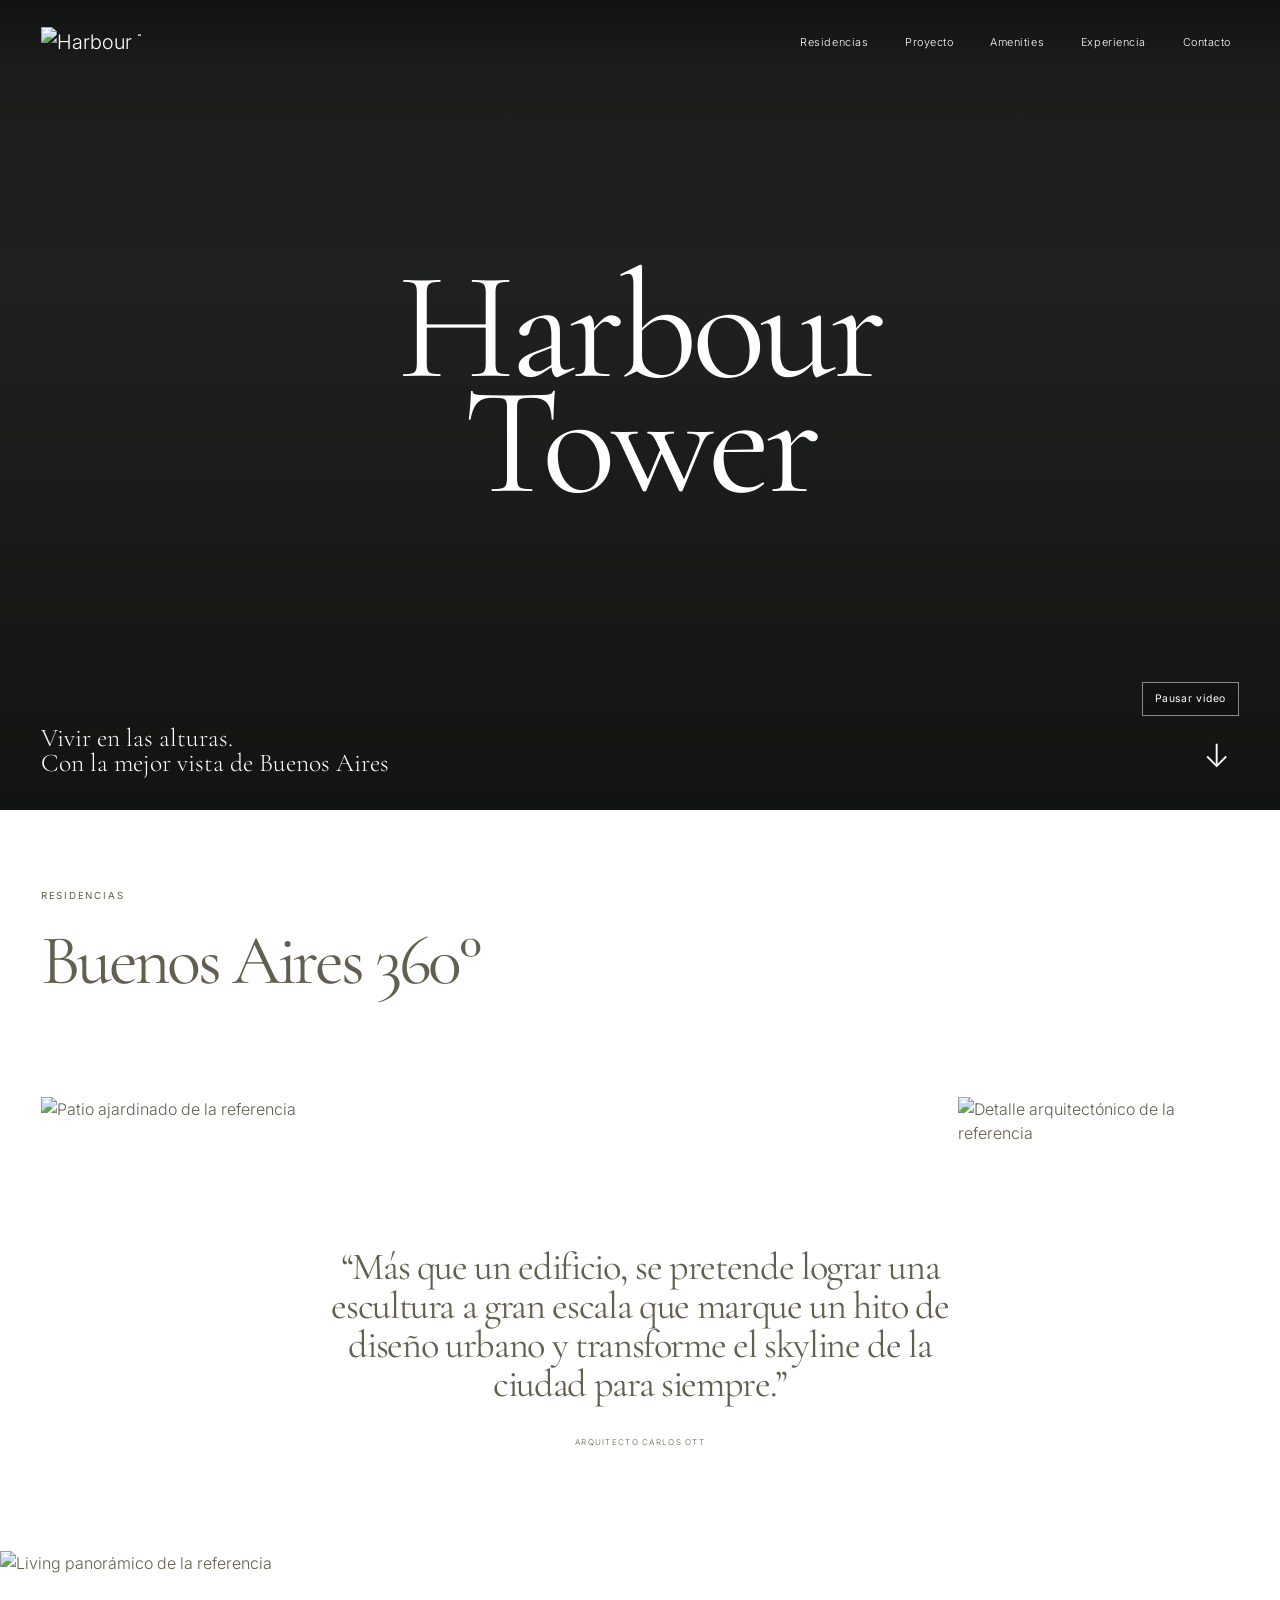
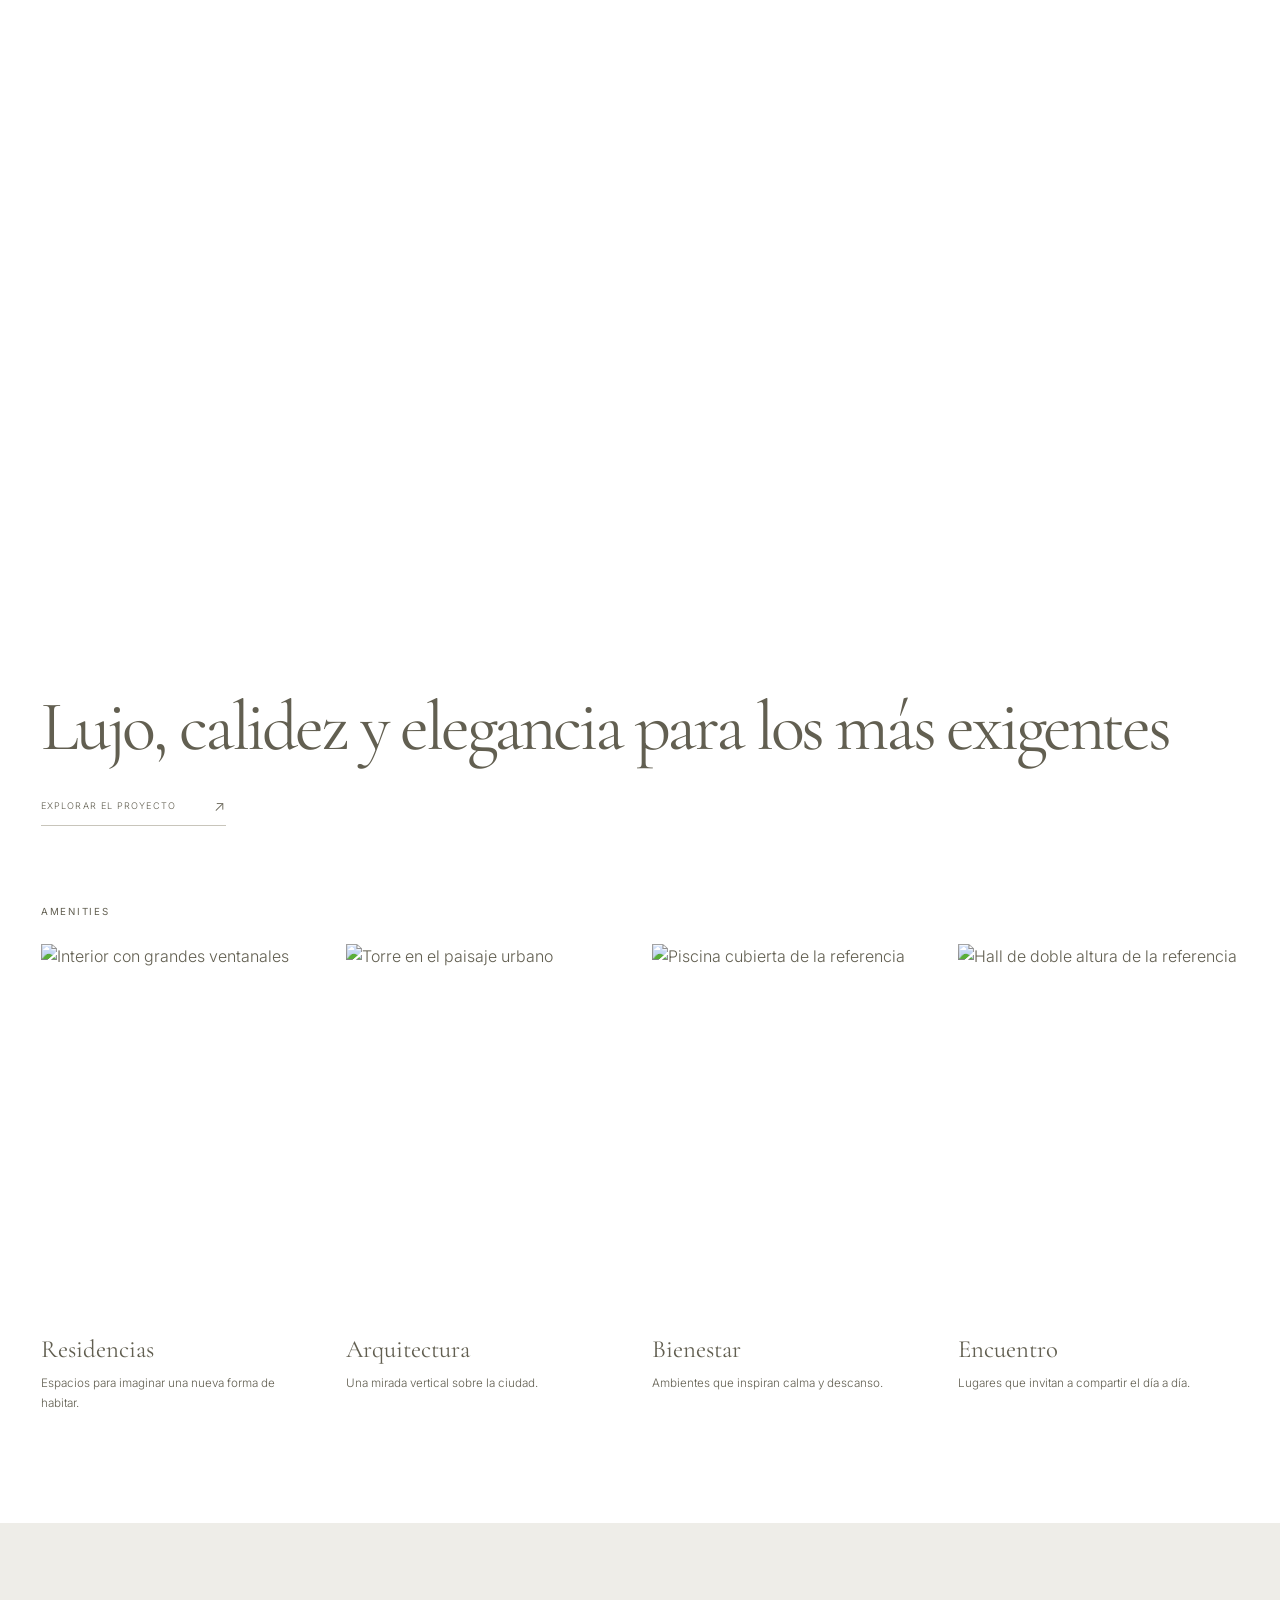
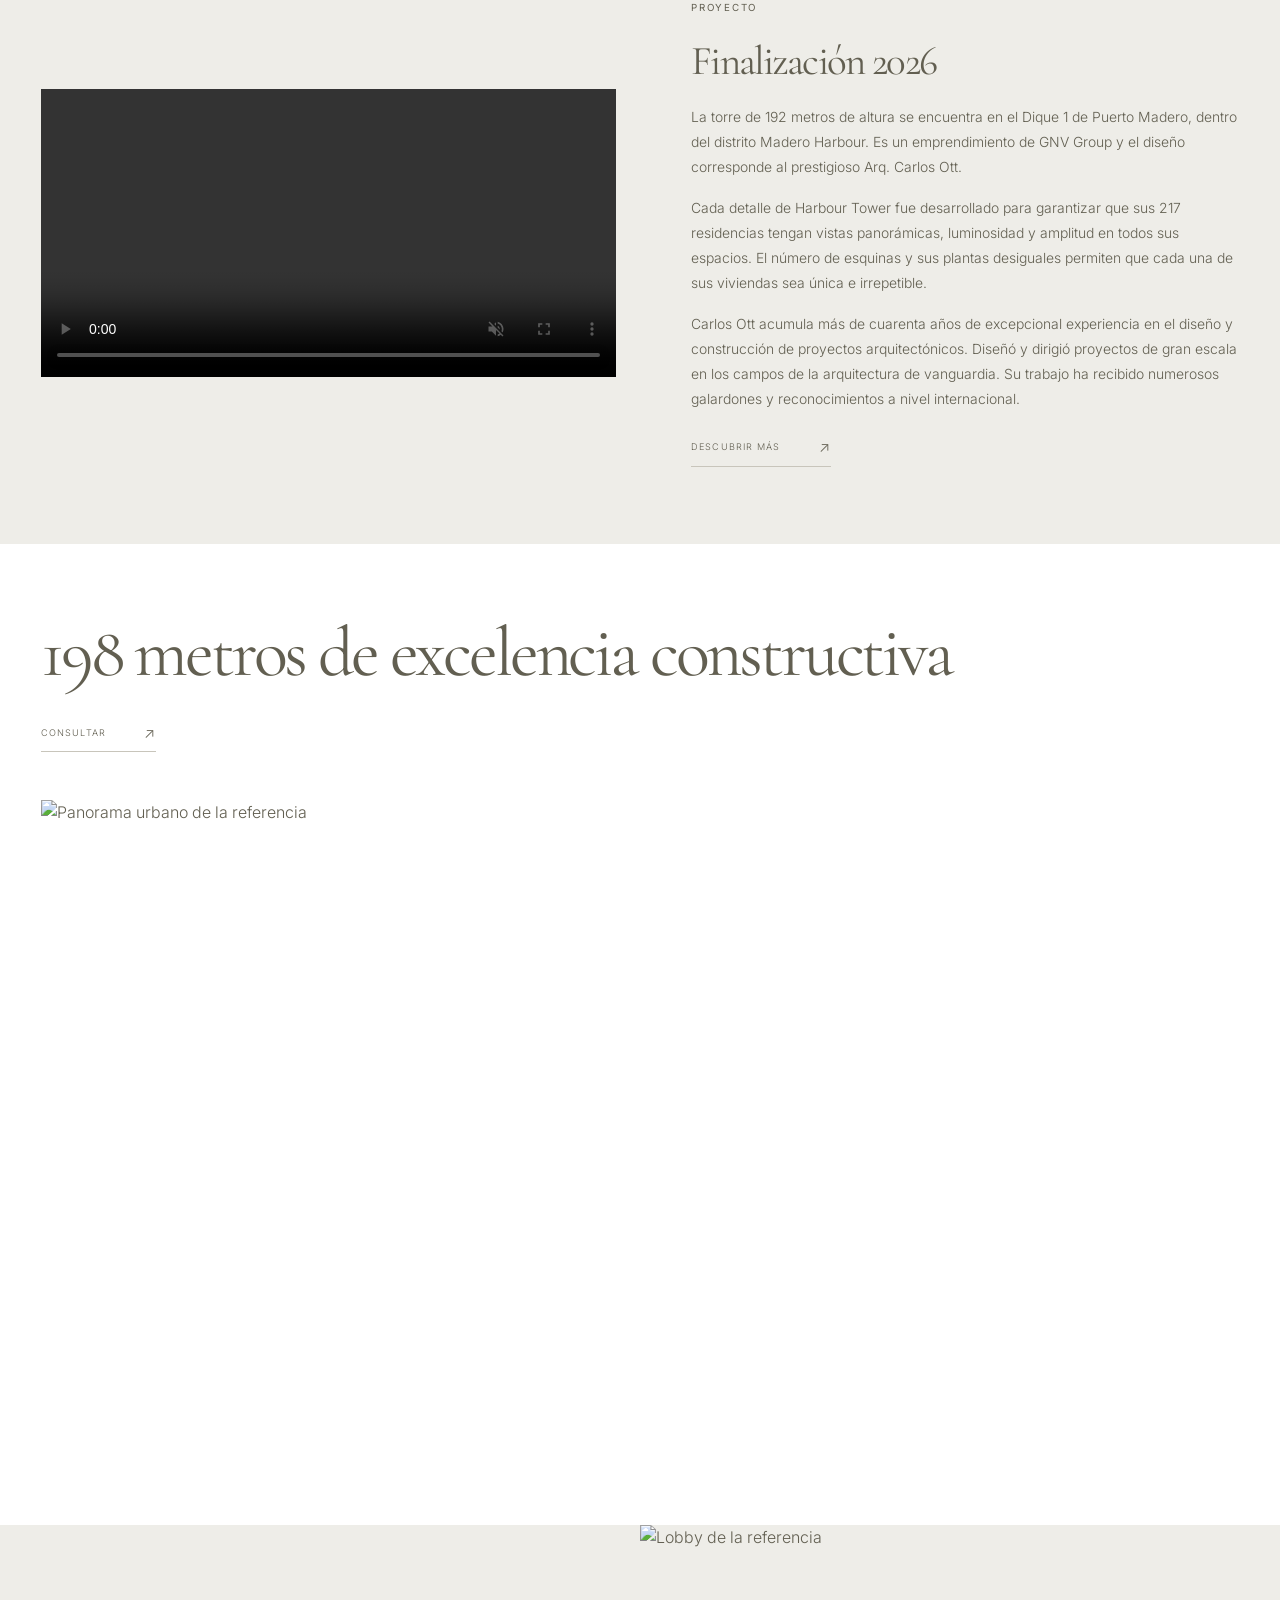
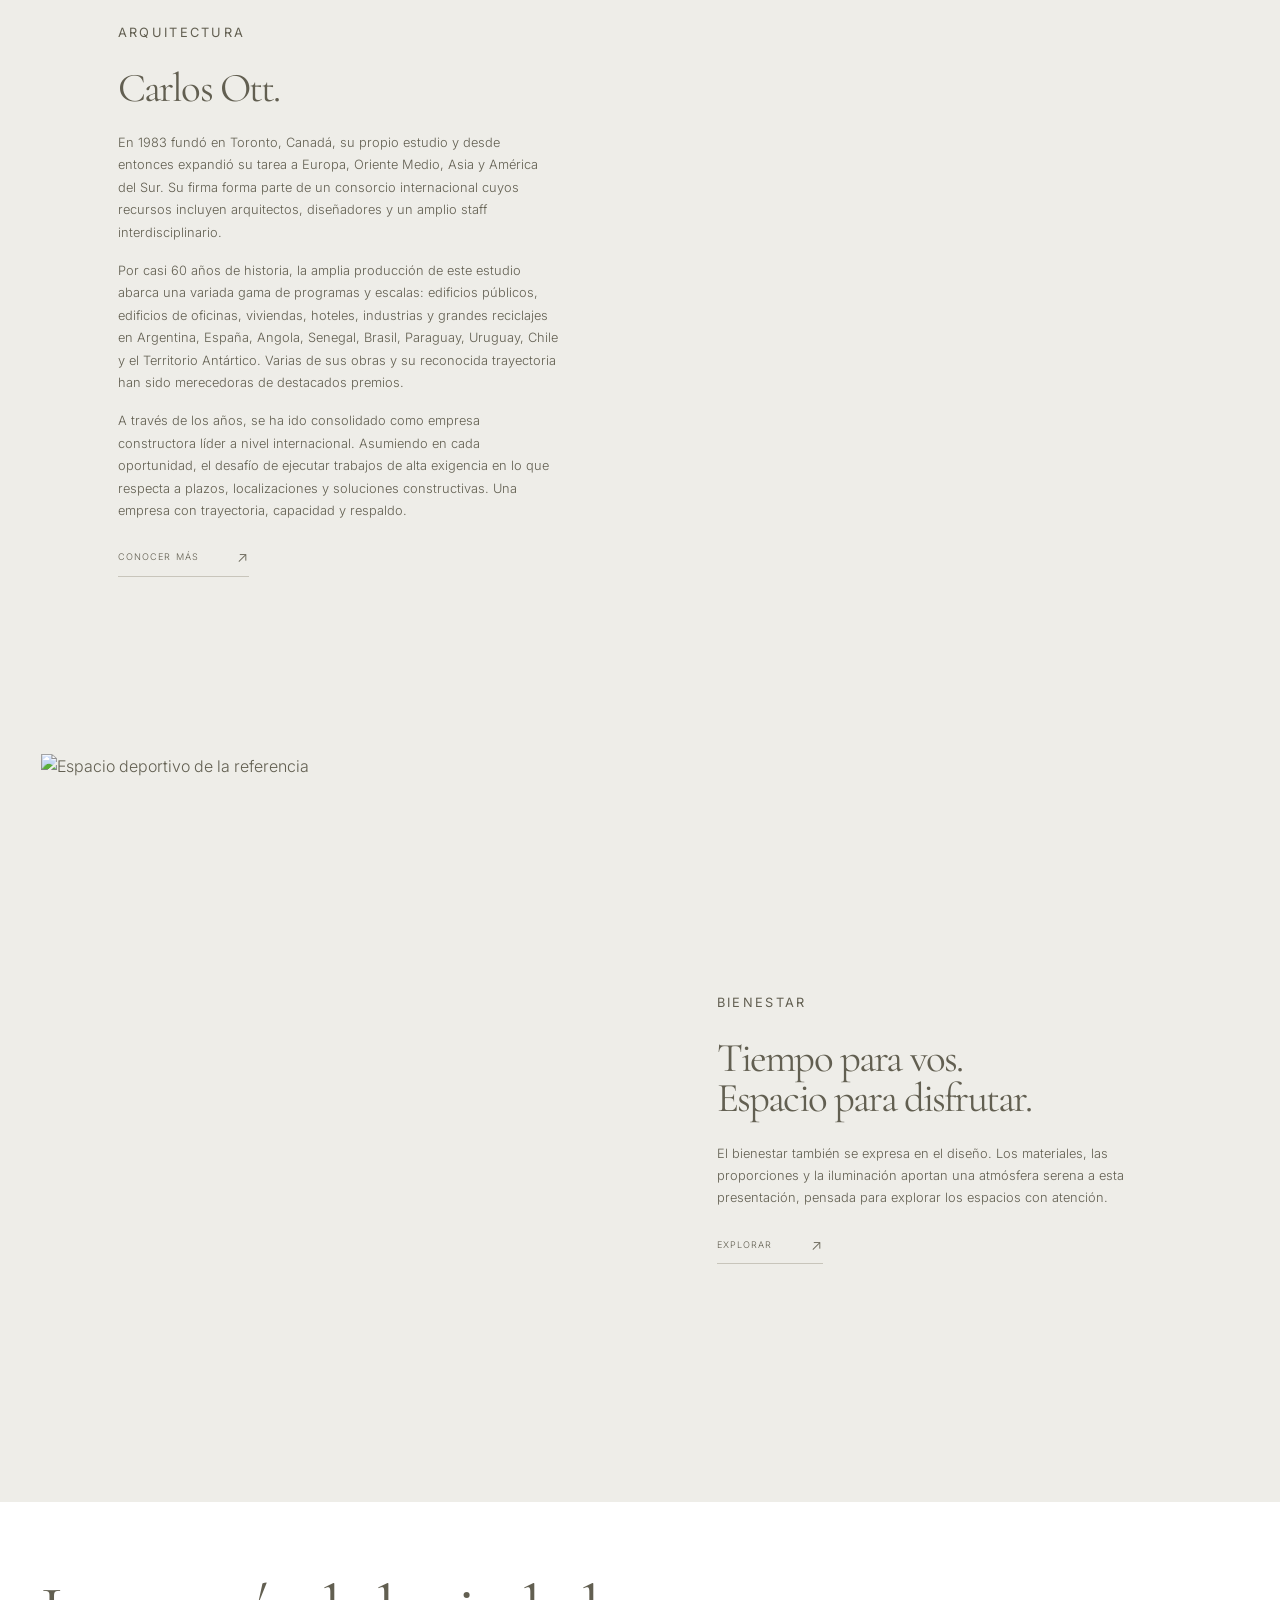
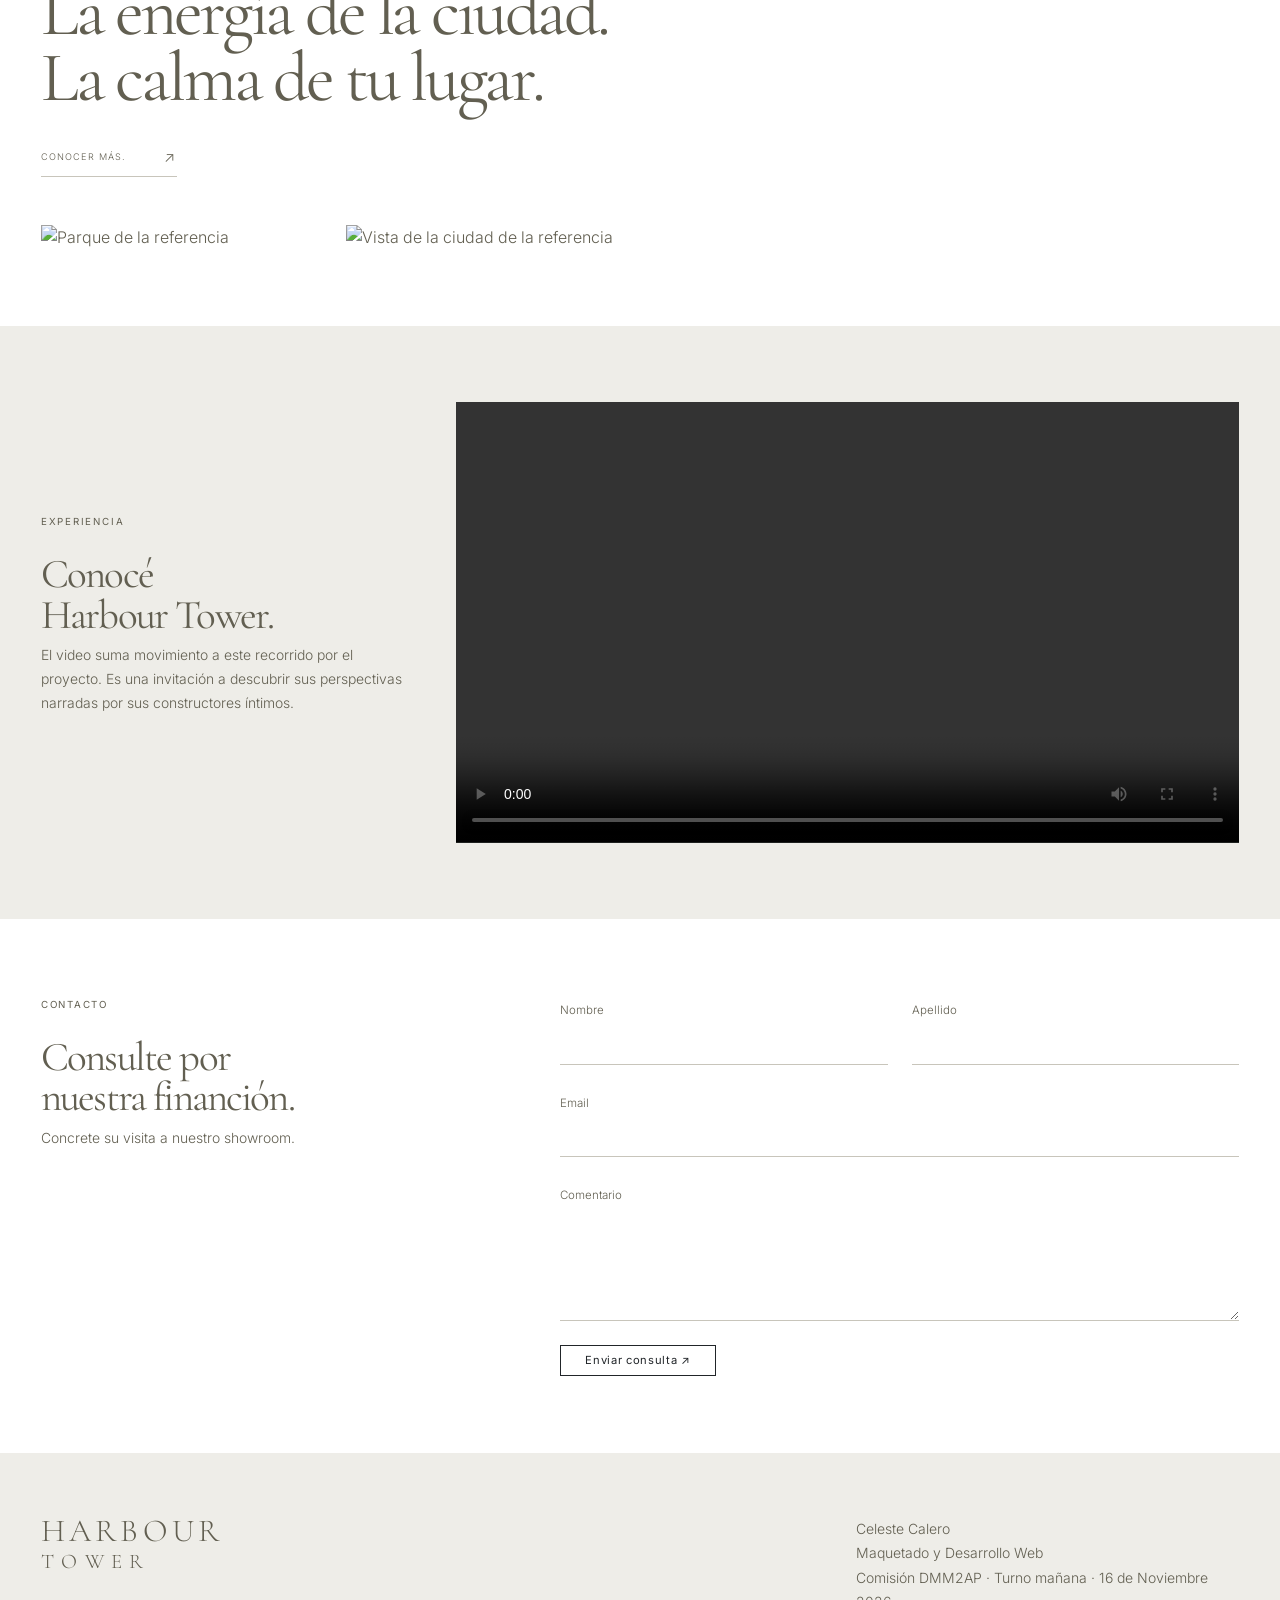
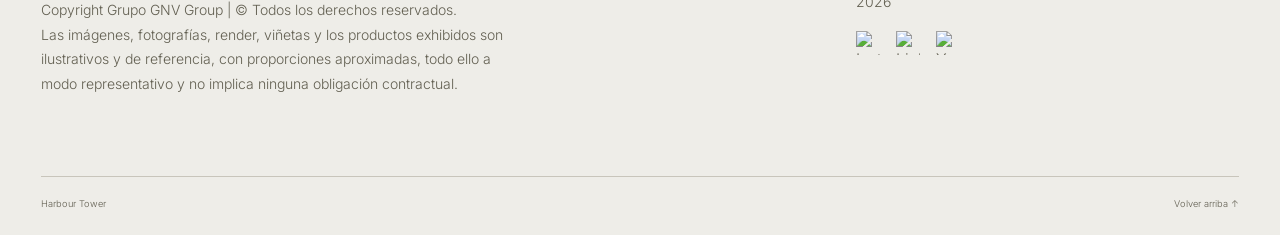
==== commit 9d79d145: "Add files via upload" ====
--- a/index.html
+++ b/index.html
@@ -238,7 +238,7 @@
 <section id="experiencia" class="section-space tone-section"><div class="container-fluid page-gutter"><div class="row g-5 align-items-center"><div class="col-lg-4"><p class="eyebrow">EXPERIENCIA</p>
     <h2>Conocé<br>Harbour Tower.</h2>
     <p>El video suma movimiento a este recorrido por el proyecto. Es una invitación a descubrir sus perspectivas narradas por sus constructores íntimos.</p></div>
-    <div class="col-lg-8"><div class="ratio ratio-16x9"><video controls preload="metadata" playsinline><source src="Resources/HarbourTowerLong.mp4" type="video/mp4">Tu navegador no admite video HTML5.</video></div></div></div></div></section>
+    <div class="col-lg-8"><div class="ratio ratio-16x9"><video controls preload="metadata" playsinline><source src="Resources/HarbourMain.mp4" type="video/mp4">Tu navegador no admite video HTML5.</video></div></div></div></div></section>
 <section id="contacto" class="section-space">
     <div class="container-fluid page-gutter">
         <div class="row g-5"><div class="col-lg-5"><p class="eyebrow">CONTACTO</p>
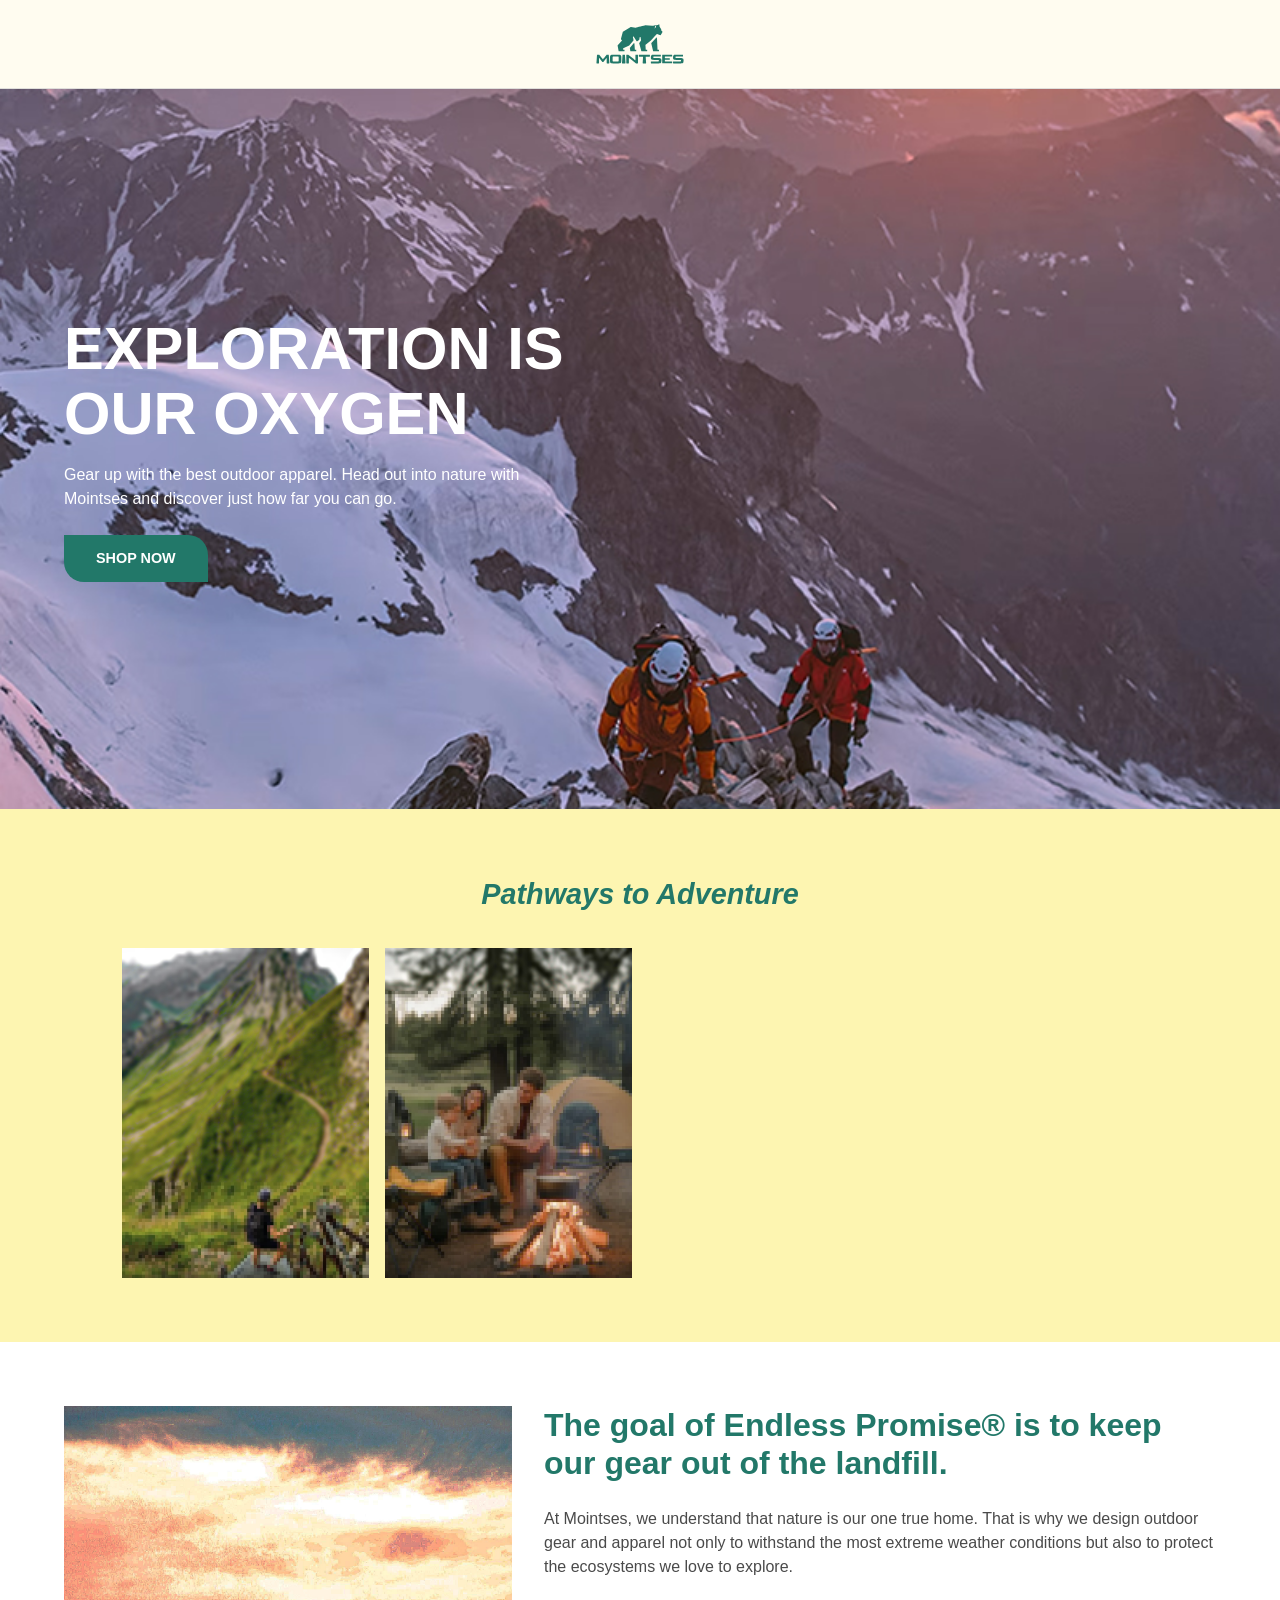
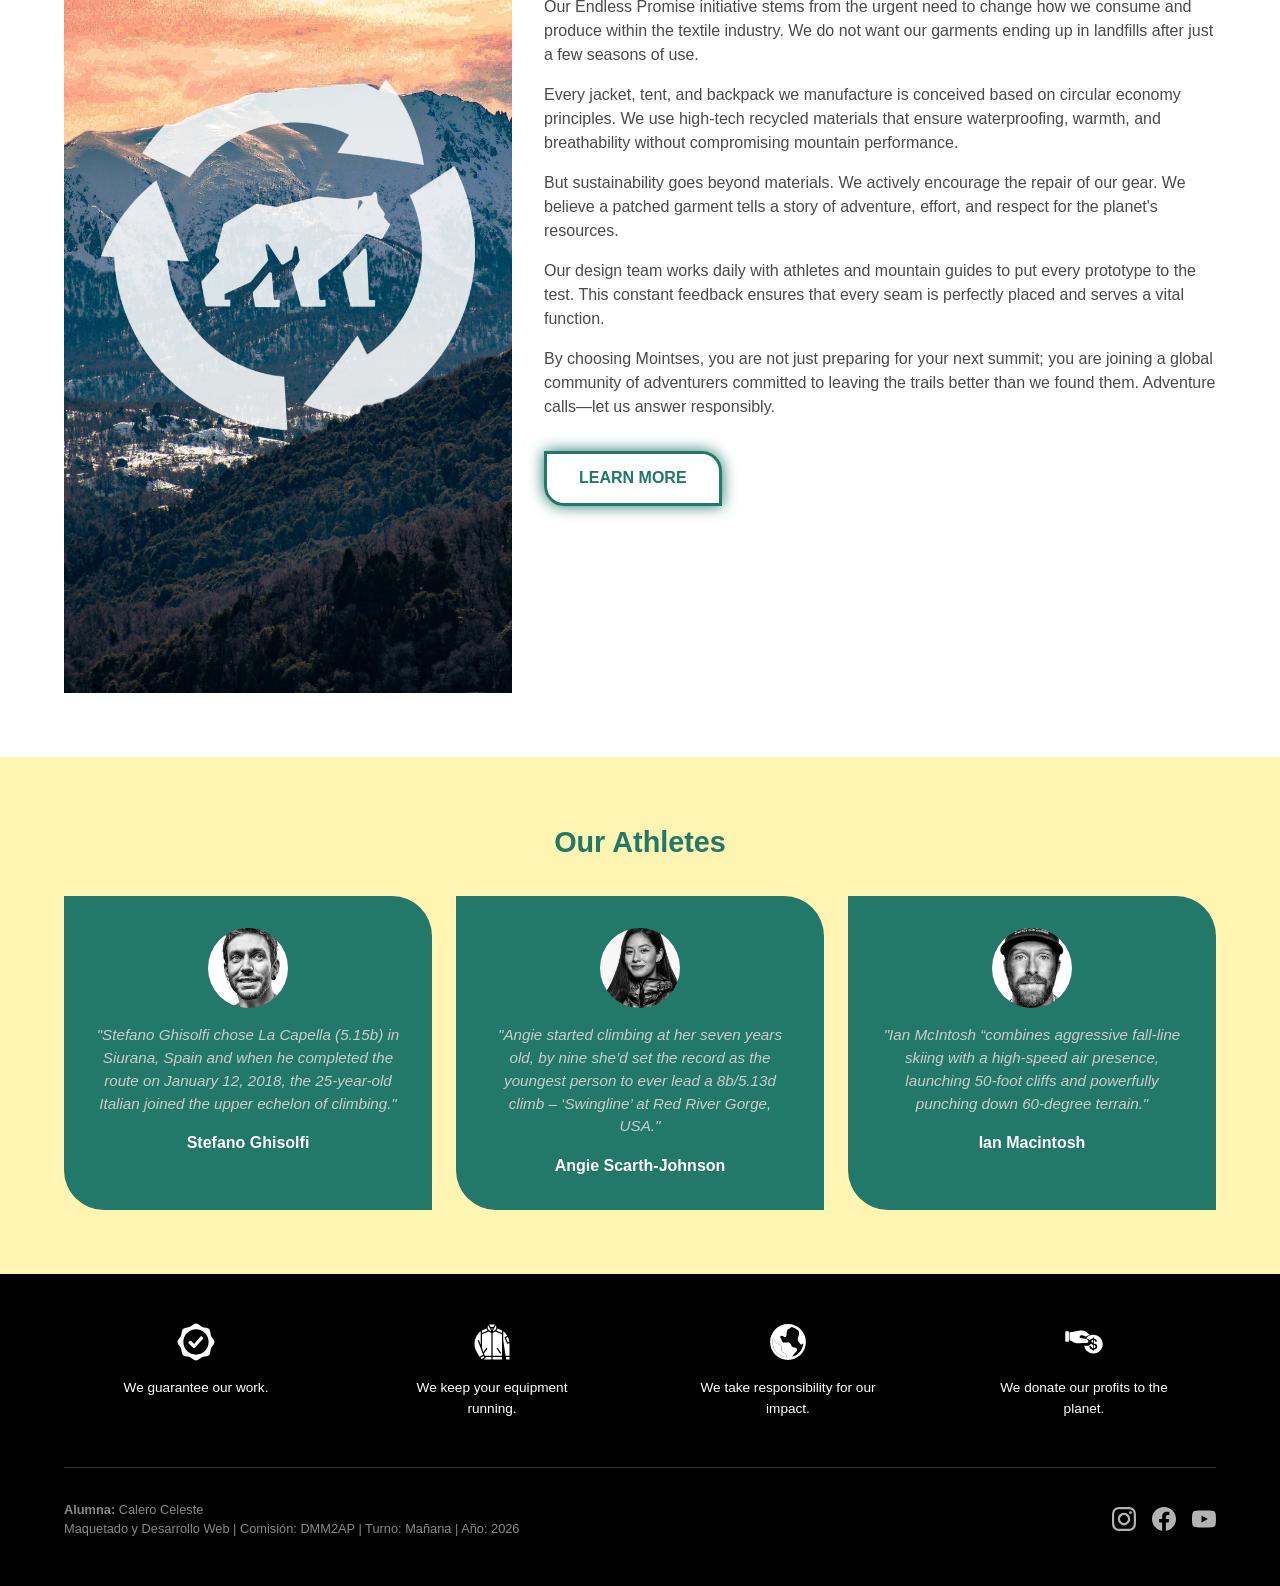
==== commit 810a1805: "Add files via upload" ====
--- a/index.html
+++ b/index.html
@@ -1,309 +1,219 @@
-<!doctype html>
-<html lang="es">
-<head>
-<meta charset="utf-8">
-<meta name="viewport" content="width=device-width, initial-scale=1">
-<title>Harbour Tower</title>
-<link href="https://cdn.jsdelivr.net/npm/bootstrap@5.3.8/dist/css/bootstrap.min.css" rel="stylesheet">
-<link rel="stylesheet" href="style.css">
-<link rel="shortcut icon" href="Resources/Icon Harbour.svg" type="image/svg">
-
-</head>
-
-<body>
-
-<header id="inicio" class="hero">
-
-<!-- NAVBAR -->
-<nav class="navbar navbar-expand-lg navbar-dark hero-nav" aria-label="Navegación principal">
-
-<div class="container-fluid page-gutter">
-    <a class="navbar-brand" href="#inicio">
-        <img src="Resources/Harbour Tower Logo.svg" alt="Harbour Tower — Inicio" class="logo-nav">
-    </a>
-
-   <button class="navbar-toggler" type="button" data-bs-toggle="collapse" data-bs-target="#menu" aria-controls="menu" aria-expanded="false" aria-label="Abrir menú">
-    <span class="navbar-toggler-icon"></span>
-   </button>
-   <div class="collapse navbar-collapse" id="menu">
-    <ul class="navbar-nav ms-auto">
-    <li class="nav-item">
-        <a class="nav-link" href="#residencias">Residencias</a>
-    </li>
-    <li class="nav-item">
-        <a class="nav-link" href="#proyecto">Proyecto</a>
-    </li>
-    <li class="nav-item">
-        <a class="nav-link" href="#amenities">Amenities</a>
-    </li>
-    <li class="nav-item">
-        <a class="nav-link" href="#experiencia">Experiencia</a>
-    </li>
-    <li class="nav-item">
-        <a class="nav-link" href="#contacto">Contacto</a>
-    </li>
-   </ul>
-   </div>
-</div>
-
-</nav>
-
-<!-- PORTADA VIDEO -->
-
- <div class="hero-media">
-  <video id="video-portada" class="hero-image" autoplay muted loop playsinline preload="auto" aria-label="Video de presentación de Harbour Tower">
-   <source src="Resources/HarbourTowerVirtualTour.mp4" type="video/mp4">
-  </video>
- </div>
- 
- <button id="control-video" class="video-toggle" type="button" aria-controls="video-portada" aria-label="Pausar video de portada">Pausar video</button>
-
-<!-- TITULO -->
-
- <div class="hero-title">
-    <h1>Harbour<br>Tower</h1>
-</div>
-
- <p class="hero-caption">
-    Vivir en las alturas. <br> Con la mejor vista de Buenos Aires
-</p>
- <a class="hero-down" href="#residencias" aria-label="Explorar residencias">↓</a>
-</header>
-
-<!-- MAIN -->
-<main>
-
-<!-- SECCION RESIDENCIAS -->
-<section id="residencias" class="section-space">
- <div class="container-fluid page-gutter">
-  <p class="eyebrow">RESIDENCIAS</p><h2 class="display-title intro-title">Buenos Aires 360°</h2>
-  <div class="row g-4 align-items-start editorial-pair"><div class="col-9 col-md-8">
-    <img src="Resources/Residencia360.webp" alt="Patio ajardinado de la referencia" class="w-100" loading="lazy"></div><div class="col-3 col-md-3 offset-md-1">
-        <img src="Resources/Residencia4v2.webp" alt="Detalle arquitectónico de la referencia" class="w-100" loading="lazy"></div></div>
- 
-<!-- PARRAFO ARQUITECTO -->
-
-  <figure class="quote"><blockquote>“Más que un edificio, se pretende lograr una escultura a gran escala que marque un hito de diseño urbano y transforme el
-skyline de la ciudad para siempre.”</blockquote>
-<figcaption>ARQUITECTO CARLOS OTT</figcaption>
-</figure>
- </div>
-
-<!-- CARROUSEL DE IMAGENES DE RESIDENCIAS -->
-
- <div id="galeria-residencias" class="carousel slide full-photo" aria-label="Galería de residencias">
- <div class="carousel-inner">
-  <div class="carousel-item active"><img src="Resources/Residenciav2.webp" alt="Living panorámico de la referencia" class="gallery-image" loading="lazy"></div>
-  <div class="carousel-item"><img src="Resources/Residencia2v2.webp" alt="Living panorámico de la referencia" class="gallery-image" loading="lazy"></div>
- </div>
- <button class="carousel-control-prev" type="button" data-bs-target="#galeria-residencias" data-bs-slide="prev"><span class="carousel-control-prev-icon" aria-hidden="true"></span><span class="visually-hidden">Anterior</span></button>
- <button class="carousel-control-next" type="button" data-bs-target="#galeria-residencias" data-bs-slide="next"><span class="carousel-control-next-icon" aria-hidden="true"></span><span class="visually-hidden">Siguiente</span></button>
-</div>
-    <div class="container-fluid page-gutter"><h2 class="display-title section-heading">Lujo, calidez y elegancia para los más exigentes<br class="d-none d-lg-block"> </h2><a class="text-link" href="#proyecto">Explorar el proyecto <span>↗</span></a></div>
-    </section>
-
-    <!-- SECCION AMENITIES -->
-<section id="amenities" class="section-space pt-0">
-    <div class="container-fluid page-gutter">
-        <p class="eyebrow">AMENITIES</p>
-        <div class="row g-3 g-lg-4"><div class="col-6 col-lg-3"><article class="card amenity-card">
-            <img src="Resources/Amenities1v3.webp" alt="Interior con grandes ventanales" class="" loading="lazy"><div class="card-body px-0">
-                <h3>Residencias</h3>
-                <p>Espacios para imaginar una nueva forma de habitar.</p>
-            </div>
-        </article>
-    </div>
-    <div class="col-6 col-lg-3">
-        <article class="card amenity-card">
-            <img src="Resources/Amenities2v3.webp" alt="Torre en el paisaje urbano" class="" loading="lazy">
-            <div class="card-body px-0">
-                <h3>Arquitectura</h3>
-                <p>Una mirada vertical sobre la ciudad.</p>
-            </div>
-        </article>
-    </div>
-    <div class="col-6 col-lg-3">
-        <article class="card amenity-card">
-            <img src="Resources/Amenities3v3.webp" alt="Piscina cubierta de la referencia" class="" loading="lazy">
-            <div class="card-body px-0">
-                <h3>Bienestar</h3>
-                <p>Ambientes que inspiran calma y descanso.</p>
-            </div>
-        </article>
-    </div>
-    <div class="col-6 col-lg-3">
-        <article class="card amenity-card">
-            <img src="Resources/Amenities4.webp" alt="Hall de doble altura de la referencia" class="" loading="lazy">
-            <div class="card-body px-0">
-                <h3>Encuentro</h3>
-                <p>Lugares que invitan a compartir el día a día.</p>
-            </div>
-        </article>
-    </div>
-</div>
-</div>
-</section>
-
-<!-- SECCION PROYECTO -->
-<section id="proyecto" class="tone-section section-space">
-    <div class="container-fluid page-gutter">
-        <div class="row g-4 g-lg-5 align-items-center">
-
-            <div class="col-12 col-lg-6">
-                <video id="video-proyecto" class="video-proyecto" controls muted loop playsinline preload="metadata"
-                    aria-label="Video de finalización de Harbour Tower">
-
-                    <source src="Resources/HarbourFinalizacion.mp4" type="video/mp4">
-                </video>
-            </div>
-
-            <div class="col-12 col-lg-6 proyecto-texto">
-                <p class="eyebrow">PROYECTO</p>
-
-                <h2>Finalización 2026</h2>
-
-                <p>
-                    La torre de 192 metros de altura se encuentra en el Dique 1
-                    de Puerto Madero, dentro del distrito Madero Harbour.
-                    Es un emprendimiento de GNV Group y el diseño corresponde
-                    al prestigioso Arq. Carlos Ott.
-                </p>
-
-                <p>
-                    Cada detalle de Harbour Tower fue desarrollado para garantizar
-                    que sus 217 residencias tengan vistas panorámicas, luminosidad
-                    y amplitud en todos sus espacios. El número de esquinas y sus
-                    plantas desiguales permiten que cada una de sus viviendas sea
-                    única e irrepetible.
-                </p>
-
-                <p>
-                    Carlos Ott acumula más de cuarenta años de excepcional
-                    experiencia en el diseño y construcción de proyectos
-                    arquitectónicos. Diseñó y dirigió proyectos de gran escala
-                    en los campos de la arquitectura de vanguardia. Su trabajo
-                    ha recibido numerosos galardones y reconocimientos a nivel
-                    internacional.
-                </p>
-
-                <a class="text-link" href="#experiencia">
-                    Descubrir más <span>↗</span>
-                </a>
-            </div>
-
-        </div>
-    </div>
-</section>
-
-<!-- ARQUITECTURA -->
-
-<section class="section-space">
-    <div class="container-fluid page-gutter">
-        <h2 class="display-title">198 metros de excelencia constructiva</h2>
-        <a href="#contacto" class="text-link mb-5">Consultar <span>↗</span></a>
-        <img src="Resources/Proyecto1.webp" alt="Panorama urbano de la referencia" class="panorama w-100" loading="lazy"></div></section>
-<section class="tone-section"><div class="container-fluid page-gutter">
- <div class="row g-0 align-items-center feature-row">
-    <div class="col-md-6 order-2 order-md-1 feature-copy">
-        <p class="eyebrow">ARQUITECTURA</p>
-        <h2>Carlos Ott.</h2>
-        <p>En 1983 fundó en Toronto, Canadá, su propio estudio y desde entonces expandió su tarea a Europa, Oriente Medio, Asia y
-        América del Sur. Su firma forma parte de un consorcio internacional cuyos recursos incluyen arquitectos, diseñadores y
-        un amplio staff interdisciplinario.
-</p>
-    <p>Por casi 60 años de historia, la amplia producción de este estudio abarca una variada gama de programas y escalas:
-    edificios públicos, edificios de oficinas, viviendas, hoteles, industrias y grandes reciclajes en Argentina, España,
-    Angola, Senegal, Brasil, Paraguay, Uruguay, Chile y el Territorio Antártico. Varias de sus obras y su reconocida
-    trayectoria han sido merecedoras de destacados premios.
-</p>
-<p>A través de los años, se ha ido consolidado como empresa constructora líder a nivel internacional. Asumiendo en cada
-oportunidad, el desafío de ejecutar trabajos de alta exigencia en lo que respecta a plazos, localizaciones y soluciones
-constructivas. Una empresa con trayectoria, capacidad y respaldo.</p>
-
-        <a class="text-link" href="#contacto">Conocer más <span>↗</span></a></div><div class="col-md-6 order-1 order-md-2">
-            <img src="Resources/Arquitectura.avif" alt="Lobby de la referencia" class="feature-photo" loading="lazy"></div></div>
- <div class="row g-0 align-items-center feature-row"><div class="col-md-6">
-    <img src="Resources/Amenities6.webp" alt="Espacio deportivo de la referencia" class="feature-photo" loading="lazy"></div>
-    <div class="col-md-6 feature-copy">
-        <p class="eyebrow">BIENESTAR</p>
-        <h2>Tiempo para vos.<br>Espacio para disfrutar.</h2>
-        <p>El bienestar también se expresa en el diseño. Los materiales, las proporciones y la iluminación aportan una atmósfera serena a esta presentación, pensada para explorar los espacios con atención.</p>
-        <a class="text-link" href="#experiencia">Explorar <span>↗</span></a></div></div>
-</div></section>
-<section class="section-space"><div class="container-fluid page-gutter"><h2 class="display-title">La energía de la ciudad.<br>La calma de tu lugar.</h2>
-    <a class="text-link mb-5" href="#contacto">Conocer más. <span>↗</span></a><div class="row g-4 align-items-start">
-        <div class="col-3">
-    <img src="Resources/Amenities7.webp" alt="Parque de la referencia" class="w-100" loading="lazy"></div><div class="col-9">
-        <img src="Resources/Amenities8.webp" alt="Vista de la ciudad de la referencia" class="w-100" loading="lazy"></div></div></div></section>
-<section id="experiencia" class="section-space tone-section"><div class="container-fluid page-gutter"><div class="row g-5 align-items-center"><div class="col-lg-4"><p class="eyebrow">EXPERIENCIA</p>
-    <h2>Conocé<br>Harbour Tower.</h2>
-    <p>El video suma movimiento a este recorrido por el proyecto. Es una invitación a descubrir sus perspectivas narradas por sus constructores íntimos.</p></div>
-    <div class="col-lg-8"><div class="ratio ratio-16x9"><video controls preload="metadata" playsinline><source src="Resources/HarbourMain.mp4" type="video/mp4">Tu navegador no admite video HTML5.</video></div></div></div></div></section>
-<section id="contacto" class="section-space">
-    <div class="container-fluid page-gutter">
-        <div class="row g-5"><div class="col-lg-5"><p class="eyebrow">CONTACTO</p>
-    <h2 clas>Consulte por <br> nuestra financión.</h2>
-    <p>Concrete su visita a nuestro showroom.</p></div><div class="col-lg-7">
-    
-    <!-- Configuracion mail -->
-
-
-    <form action="https://formsubmit.co/caleroceleste@protonmail.com" method="POST">
-        <input type="hidden" name="_captcha" value="false">
-        <input type="hidden" name="_next" value="https://caleroceleste.github.io/harbour-tower">
-        <input type="hidden" name="_subject" value="Nueva consulta desde Harbour Tower">
-    <div class="row g-4">
-        <div class="col-md-6">
-            <label for="nombre" class="form-label">Nombre</label><input id="nombre" name="nombre" autocomplete="given-name" class="form-control" required>
-        </div>
-        <div class="col-md-6">
-            <label for="apellido" class="form-label">Apellido</label><input id="apellido" name="apellido" autocomplete="family-name" class="form-control" required></div>
-            <div class="col-12">
-                <label for="email" class="form-label">Email</label><input id="email" name="email" type="email" autocomplete="email" class="form-control" required></div>
-                <div class="col-12">
-                    <label for="comentario" class="form-label">Comentario</label><textarea id="comentario" name="comentario" rows="4" class="form-control" required></textarea></div>
-                    <div class="col-12">
-                        <button class="btn btn-outline-dark rounded-0 px-4" type="submit">Enviar consulta ↗</button>
-                    </div>
-                </div>
-            </form>
-        </div>
-    </div>
-</div>
-</section>
-</main>
-<footer class="tone-section">
-    <div class="container-fluid page-gutter">
-        <div class="row g-4 justify-content-between">
-            <div class="col-md-5">
-                <a href="#inicio" class="brand footer-brand">
-                    HARBOUR<span>TOWER
-                    </span>
-                </a>
-                <p class="small mt-4">Copyright Grupo GNV Group | © Todos los derechos reservados. <br>Las imágenes, fotografías, render, viñetas y los productos
-                exhibidos son ilustrativos y de referencia, con proporciones aproximadas, todo ello a modo representativo y no
-                implica ninguna obligación contractual.
-                </p>
-            </div>
-            <div class="col-md-4">
-                <p class="small">Celeste Calero<br>Maquetado y Desarrollo Web<br>Comisión DMM2AP · Turno mañana · 16 de Noviembre 2026</p>
-                <div class="social-links">
-                    <a href="https://www.instagram.com" target="_blank" rel="noopener noreferrer" aria-label="Instagram">
-                        <img src="Resources/instagram.svg" alt="Instagram"></a>
-                        <a href="https://www.linkedin.com/" target="_blank" rel="noopener noreferrer" aria-label="LinkedIn">
-                            <img src="Resources/linkedin.svg" alt="LinkedIn"></a>
-                            <a href="https://www.youtube.com" target="_blank" rel="noopener noreferrer" aria-label="YouTube">
-                                <img src="Resources/youtube.svg" alt="YouTube"></a>
-                            </div>
-                        </div>
-                </div>
-            <div class="footer-bottom">
-                <span>Harbour Tower</span>
-                <a href="#inicio">Volver arriba ↑</a>
-            </div>
-        </div>
-    </div>
-</footer>
-<script src="https://cdn.jsdelivr.net/npm/bootstrap@5.3.8/dist/js/bootstrap.bundle.min.js"></script>
-<script src="script.js"></script>
-</body></html>+<!DOCTYPE html>
+<html lang="en">
+
+<head>
+    <meta charset="UTF-8">
+    <meta name="viewport" content="width=device-width, initial-scale=1.0">
+    <title>Calero Celeste DMM2AP</title>
+    <link rel="stylesheet" href="style.css">
+    <link rel="shortcut icon" href="img/Icono.svg" type="image/svg+xml">
+</head>
+
+<body>
+
+    <!-- HEADER: Solo logo centrado -->
+    <header class="header-mointses">
+        <div class="contenedor">
+            <a href="#" class="logo-central">
+                <img src="img/Logo.svg" alt="Logotipo Mointses Outdoor">
+            </a>
+        </div>
+    </header>
+
+    <main>
+        <!-- BLOQUE 1: Banner Principal Hero -->
+    
+        <section class="bloque-hero">
+            <!-- Contenedor principal relativo -->
+            <div class="hero-wrapper">
+        
+                <!-- IMAGEN -->
+                <picture class="hero-imagen">
+                    <!-- Desktop -->
+                    <source media="(min-width: 900px)" srcset="img/Backgroung-Hero-Desktop.avif">
+                    <!-- Tablet -->
+                    <source media="(min-width: 600px)" srcset="img/Background-Hero-Tablet.jpg">
+                    <!-- Mobile -->
+                    <img src="img/Background-Hero-Mobile.jpg" alt="Camp is calling - Mointses Outdoor">
+                </picture>
+        
+                <!--  BLOQUE TEXTO -->
+                <div class="hero-contenido">
+                    <h1>EXPLORATION IS<br>OUR OXYGEN</h1>
+                    <p>Gear up with the best outdoor apparel. Head out into nature with Mointses and discover just how far
+                    you can go.</p>
+                    <a href="https://www.amazon.com/" target="_blank" class="btn-primario">SHOP NOW</a>
+                </div>
+        
+            </div>
+        </section>
+
+        <!-- BLOQUE 2: 4 Pastillas-->
+        <section class="bloque-pastillas">
+            <div class="contenedor">
+                <h2>Pathways to Adventure</h2>
+                <div class="grid-adventure">
+                    <article class="card-adventure">
+                        <picture>
+                            <!-- Desktop -->
+                            <source media="(min-width: 900px)" srcset="img/CardInspiration Desktop.jpg">
+                            <!-- Tablet -->
+                            <source media="(min-width: 600px)" srcset="img/CardInspirationTablet.jpg">
+                            <!-- Mobile -->
+                            <img src="img/CardInspirationMobile.jpg" alt="Persona en sendero">
+                        </picture>
+                        <div class="card-overlay">
+                            <h3>Inspiration</h3>
+                        </div>
+                    </article>
+                    <article class="card-adventure">
+                        <picture>
+                            <!-- Desktop -->
+                            <source media="(min-width: 900px)" srcset="img/CardTentDesktop.jpg">
+                            <!-- Tablet -->
+                            <source media="(min-width: 600px)" srcset="img/CardTendTablet.jpg">
+                            <!-- Mobile -->
+                            <img src="img/CardTentMobile.jpg" alt="Personas acampando">
+                        </picture>
+                        <div class="card-overlay">
+                            <h3>Camping by Type</h3>
+                        </div>
+                    </article>
+                    <article class="card-adventure">
+                        <picture>
+                            <!-- Desktop -->
+                            <source media="(min-width: 900px)" srcset="img/CardDestinationDesktop.jpg">
+                            <!-- Tablet -->
+                            <source media="(min-width: 600px)" srcset="img/CardDestinationTablet.jpg">
+                            <!-- Mobile -->
+                            <img src="img/CardDestinationMobile.jpg" alt="Alpinistas">
+                        </picture>
+                        <div class="card-overlay">
+                            <h3>Destinations</h3>
+                        </div>
+                    </article>
+                    <article class="card-adventure">
+                        <picture>
+                            <!-- Desktop -->
+                            <source media="(min-width: 900px)" srcset="img/CardRepairDesktop.jpg">
+                            <!-- Tablet -->
+                            <source media="(min-width: 600px)" srcset="img/CardRepairTablet.jpg">
+                            <!-- Mobile -->
+                            <img src="img/CardRepairMobile.jpg" alt="Reparación de equipamiento">
+                        </picture>
+                        <div class="card-overlay">
+                            <h3>Gear Care & Repair</h3>
+                        </div>
+                    </article>
+                </div>
+            </div>
+        </section>
+
+        <!-- BLOQUE 3: SECTION-->
+        <section class="bloque-filosofia">
+            <div class="contenedor grid-filosofia">
+                <div class="filosofia-imagen">
+                    <picture>
+                        <!-- Desktop -->
+                        <source media="(min-width: 900px)" srcset="img/WhoWeAreDesktop.jpg">
+                        <!-- Tablet -->
+                        <source media="(min-width: 600px)" srcset="img/WhoWeAreTablet.webp">
+                        <!-- Mobile -->
+                        <img src="img/WhoWeAreMobile.jpg" alt="Camp is calling - Mointses Outdoor">
+                    </picture>
+                </div>
+                <div class="filosofia-texto">
+                    <h2>The goal of Endless Promise® is to keep our gear out of the landfill.</h2>
+                    <p>At Mointses, we understand that nature is our one true home. That is why we design outdoor gear and apparel not only to
+                    withstand the most extreme weather conditions but also to protect the ecosystems we love to explore.</p>
+                    <p>Our Endless Promise initiative stems from the urgent need to change how we consume and produce within the textile
+                    industry. We do not want our garments ending up in landfills after just a few seasons of use.</p>
+                    <p>Every jacket, tent, and backpack we manufacture is conceived based on circular economy principles. We use high-tech
+                    recycled materials that ensure waterproofing, warmth, and breathability without compromising mountain performance.</p>
+                    <p>But sustainability goes beyond materials. We actively encourage the repair of our gear. We believe a patched garment
+                    tells a story of adventure, effort, and respect for the planet's resources.</p>
+                    <p>Our design team works daily with athletes and mountain guides to put every prototype to the test. This constant feedback
+                    ensures that every seam is perfectly placed and serves a vital function.</p>
+                    <p>By choosing Mointses, you are not just preparing for your next summit; you are joining a global community of adventurers
+                    committed to leaving the trails better than we found them. Adventure calls—let us answer responsibly.</p>
+                    <a href="https://es.wikipedia.org/wiki/Mois%C3%A9s" target="_blank" class="btn-secundario">LEARN MORE</a>
+                </div>
+            </div>
+        </section>
+
+        <!-- BLOQUE 4: Sponsors Mointses -->
+        <section class="bloque-resenas-dark">
+            <div class="contenedor">
+                <h2>Our Athletes</h2>
+                <div class="grid-resenas">
+                    <article class="dark-card">
+                        <img src="img/stefano-ghisolf1.webp" alt="Foto de Stefano Ghisolfi" class="foto-sponsor">
+                        <div class="resena-info">
+                            <p>"Stefano Ghisolfi chose La Capella (5.15b) in Siurana, Spain and when he completed the route on January 12, 2018, the 25-year-old Italian joined the upper echelon of climbing."</p>
+                            <h4>Stefano Ghisolfi</h4>
+                        </div>
+                    </article>
+
+                    <article class="dark-card">
+                        <img src="img/AngieScarthJohnson.webp" alt="Foto de Angie Scarth-Johnson" class="foto-sponsor">
+                        <div class="resena-info">
+                            <p>"Angie started climbing at her seven years old, by nine she’d set the record as the youngest person to
+                            ever lead a 8b/5.13d climb – ‘Swingline’ at Red River Gorge, USA."</p>
+                            <h4>Angie Scarth-Johnson</h4>
+                        </div>
+                    </article>
+
+                    <article class="dark-card">
+                        <img src="img/IanMacintosh.webp" alt="Foto de Ian MacIntosh" class="foto-sponsor">
+                        <div class="resena-info">
+                            <p>"Ian McIntosh “combines aggressive fall-line skiing with a high-speed air presence,
+                            launching 50-foot cliffs and powerfully punching down 60-degree terrain."</p>
+                            <h4>Ian Macintosh</h4>
+                        </div>
+                    </article>
+                </div>
+            </div>
+        </section>
+    </main>
+
+    <!-- FOOTER: Iconos Globales -->
+    <footer class="footer-mointses">
+        <div class="contenedor">
+            <!-- Iconos de marca -->
+            <div class="footer-promesas">
+                <div class="promesa">
+                    <img src="img/Warranty-01.svg" alt="Garantía">
+                    <p>We guarantee our work.</p>
+                </div>
+                <div class="promesa">
+                    <img src="img/jacket-01.svg" alt="Reparación">
+                    <p>We keep your equipment running.</p>
+                </div>
+                <div class="promesa">
+                    <img src="img/planet earth-01.svg" alt="Impacto">
+                    <p>We take responsibility for our impact.</p>
+                </div>
+                <div class="promesa">
+                    <img src="img/Donation-01.svg" alt="Donación">
+                    <p>We donate our profits to the planet.</p>
+                </div>
+            </div>
+
+            <!--Alumna y Redes Sociales -->
+            <div class="footer-legal-academico">
+                <div class="datos-parcial">
+                    <p><strong>Alumna:</strong> Calero Celeste</p>
+                    <p>Maquetado y Desarrollo Web | Comisión: DMM2AP | Turno: Mañana | Año: 2026</p>
+                </div>
+                <div class="redes-mointses">
+                    <a href="https://instagram.com" target="_blank"><img src="img/instagram.svg" alt="Instagram"></a>
+                    <a href="https://facebook.com" target="_blank"><img src="img/facebook.svg" alt="Facebook"></a>
+                    <a href="https://youtube.com" target="_blank"><img src="img/youtube.svg" alt="YouTube"></a>
+                </div>
+            </div>
+        </div>
+    </footer>
+
+</body>
+
+</html>
--- a/style.css
+++ b/style.css
@@ -1,124 +1,465 @@
-@import url('https://fonts.googleapis.com/css2?family=Cormorant+Garamond:wght@300;400;500&family=Inter:wght@300;400;500&display=swap');
-:root{
-    --paper:#fff;--stone:#eeede8;--ink:#625f51;--line:#c8c5bb;--serif:'Cormorant Garamond',Georgia,serif}
-
-*{
-    margin: 0;
-    padding: 0;
-box-sizing:border-box}
-
-html{
-    scroll-behavior:smooth;scroll-padding-top:2rem}
-
-.logo-nav {
-    width: 100px;
-    height: auto;
-}
-
-body{
-margin:0;background:var(--paper);color:var(--ink);font-family:Inter,Arial,sans-serif;font-weight:300}
-
-.video-proyecto {
-    display: block;
-    width: 100%;
-    height: auto;
-    max-height: 750px;
-    object-fit: contain;
-    background-color: #1e211f;
-}
-
-.proyecto-texto h2 {
-    margin-bottom: 1.5rem;
-}
-
-.proyecto-texto>p:not(.eyebrow) {
-    max-width: 560px;
-    line-height: 1.8;
-}
-
-@media (min-width: 992px) {
-    .proyecto-texto {
-        padding-left: clamp(24px, 4vw, 70px);
-    }
-}
-
-img{
-    display:block;max-width:100%;height:auto}
-
-a{
-color:inherit}
-
-h1,h2,h3,blockquote{
-font-family:var(--serif);font-weight:400}
-
-h2{
-font-size:clamp(2rem,3.2vw,4rem);line-height:.98;letter-spacing:-.045em}
-
-p{
-font-size:.87rem;line-height:1.75}
-
-section{
-scroll-margin-top:1.5rem}
-
-.page-gutter{
-padding-left:clamp(20px,3.2vw,64px);padding-right:clamp(20px,3.2vw,64px);max-width:1800px}
-
-.section-space{
-padding-top:clamp(48px,6vw,100px);padding-bottom:clamp(48px,6vw,100px)}
-
-.eyebrow{
-display:block;font-size:.61rem;font-weight:400;letter-spacing:.18em;text-transform:uppercase;margin-bottom:1.5rem}
-
-.display-title{
-font-size:clamp(2.35rem,5.5vw,7rem);line-height:.93;letter-spacing:-.045em;max-width:1250px;margin-bottom:1.75rem}
-
-.intro-title{
-max-width:1050px}
-
-.hero{
-position:relative;color:white}
-
-.hero-nav{
-position:absolute;top:0;left:0;width:100%;z-index:5;padding:22px 0;background:linear-gradient(#0005,transparent)}
-
-.brand{
-font-family:var(--serif);font-size:1.45rem;letter-spacing:.13em;text-decoration:none;line-height:.9;display:inline-block}
-
-.brand span{
-display:block;font-size:.65em;letter-spacing:.35em;margin-top:8px}
-
-.navbar .nav-link{
-color:#fff;font-size:.68rem;letter-spacing:.05em;margin-left:1.3rem}
-
-.navbar .nav-link:hover{
-color:#eee}
-
-.hero-image{
-    width:100%;height:90svh;min-height:480px;max-height:1100px;object-fit:cover}
-    
-.hero .carousel-item:after{
-    content:'';position:absolute;inset:0;background:linear-gradient(transparent 30%,#0004)}
-    
-.hero-title{
-    position:absolute;left:50%;top:48%;transform:translate(-50%,-50%);text-align:center;pointer-events:none;width:85%}
-    .hero-title h1{font-size:clamp(5rem,12vw,12rem);line-height:.75;letter-spacing:-.035em}.hero-title .eyebrow{margin-bottom:2rem}.hero-caption{position:absolute;bottom:18px;left:3.2%;font-family:var(--serif);font-size:clamp(1.2rem,2vw,2rem);line-height:1}.hero-down{position:absolute;bottom:30px;right:4%;text-decoration:none;font-size:2rem}.hero .carousel-control-prev,.hero .carousel-control-next{width:6%;top:25%;bottom:25%}.editorial-pair{margin-top:5rem}.quote{text-align:center;max-width:660px;margin:clamp(60px,8vw,140px) auto}.quote blockquote{font-size:clamp(1.9rem,3vw,3.4rem);line-height:1.02;letter-spacing:-.035em}.quote figcaption{font-size:.5rem;letter-spacing:.16em;margin-top:2rem}.full-photo img{max-height:850px;object-fit:cover}.section-heading{margin-top:2rem}.text-link{display:inline-flex;align-items:center;gap:2.4rem;text-decoration:none;text-transform:uppercase;letter-spacing:.12em;font-size:.57rem;border-bottom:1px solid var(--line);padding:8px 0}.text-link:hover{color:#29271f;border-color:#29271f}.text-link span{font-size:.9rem}.amenity-card{border:0;background:transparent;border-radius:0;color:var(--ink)}.amenity-card>img{width:100%;aspect-ratio:3/4;object-fit:cover}.amenity-card h3{font-size:1.55rem;margin-bottom:.5rem}.amenity-card p{font-size:.73rem;max-width:240px}.tone-section{background:var(--stone)}.feature-row+.feature-row{margin-top:5rem}.feature-photo{width:100%;aspect-ratio:4/5;object-fit:cover}.feature-copy{padding:clamp(28px,6vw,100px)}.feature-copy h2{margin-bottom:1.5rem}.feature-copy p{max-width:440px;font-size:.8rem}.panorama{aspect-ratio:1.85;object-fit:cover}video{object-fit:cover;background:#1e211f}.form-control{border:0;border-bottom:1px solid var(--line);border-radius:0;background:transparent;padding-left:0;color:var(--ink)}.form-control:focus{background:transparent;border-color:var(--ink);box-shadow:0 2px 0 -1px var(--ink)}.form-label{font-size:.72rem}.btn{font-size:.7rem;letter-spacing:.06em}footer{padding:4rem 0 1.5rem}.footer-brand{font-size:2rem}.social-links{display:flex;gap:1rem}.social-links img{width:24px;height:24px}.footer-bottom{display:flex;justify-content:space-between;gap:1rem;border-top:1px solid var(--line);padding-top:1.25rem;margin-top:4rem;font-size:.58rem}.footer-bottom a{text-decoration:none}a:focus-visible,button:focus-visible{outline:2px solid currentColor;outline-offset:5px}
-@media(min-width:1800px){.hero{max-width:1800px;margin:auto}}
-@media(max-width:991.98px){.navbar-collapse{background:#45483f;padding:1rem;margin-top:1rem}.navbar .nav-link{margin-left:0;padding:.75rem}.hero-image{height:75svh}.feature-copy{padding:35px}.eyebrow{letter-spacing:.13em}}
-@media(max-width:767.98px){.hero-image{min-height:480px;height:78svh}.hero-title h1{font-size:5.8rem}.hero-caption{left:20px}.hero-title .eyebrow{font-size:.5rem}.editorial-pair{margin-top:2.5rem}.feature-copy{padding:35px 0}.feature-row+.feature-row{margin-top:1rem}.feature-photo{aspect-ratio:1/1}.quote{padding:0 18px}.amenity-card h3{font-size:1.4rem}.panorama{aspect-ratio:1.4}.footer-bottom{flex-direction:column}.display-title{font-size:clamp(2.3rem,8vw,3.7rem)}}
-@media(prefers-reduced-motion:reduce){html{scroll-behavior:auto}.carousel-item{transition:none}}
-
-.hero-media{
-position:relative}
-.hero-media::after{
-content:'';position:absolute;inset:0;pointer-events:none;background:linear-gradient(#0002,transparent 35%,#0006)}
-
-.hero-media video{
-display:block;object-fit:cover;object-position:center}
-
-.video-toggle{
-    position:absolute;right:3.2%;bottom:94px;z-index:2;border:1px solid #ffffff80;background:#0003;color:white;padding:8px 12px;font-size:.65rem;letter-spacing:.06em}
-
-.video-toggle:hover{
-    background:#0006}.gallery-image{width:100%;aspect-ratio:1.8;object-fit:cover}
-
-@media(max-width:767.98px){.gallery-image{aspect-ratio:1.25}.video-toggle{right:20px;bottom:90px}}
+/* ==========================================================
+   RESET Y VARIABLES MOINTSES
+   ========================================================== */
+* {
+    box-sizing: border-box;
+    margin: 0;
+    padding: 0;
+}
+
+:root {
+    background: #fdf5b1;
+    /* Fondo base beige */
+    --color-oscuro: #227869;
+    --color-btn: #8b8c6b;
+    /* Colores Mointses */
+    --color-blanco: #ffffff;
+    --fuente-titulos: 'Helvetica Neue', Arial, sans-serif;
+    --fuente-textos: 'Helvetica', Arial, sans-serif;
+}
+
+body {
+    font-family: var(--fuente-textos);
+    background-color: var(--bg-crema);
+    color: var(--color-oscuro);
+    line-height: 1.5;
+}
+
+.contenedor {
+    width: 90%;
+    max-width: 1200px;
+    margin: 0 auto;
+}
+
+img {
+    max-width: 100%;
+    display: block;
+}
+
+/* ==========================================================
+   HEADER
+   ========================================================== */
+.header-mointses {
+    background-color: rgb(255, 252, 240);
+    padding: 0.8rem 0;
+    text-align: center;
+    border-bottom: 1px solid #e0dfdb;
+}
+
+.logo-central img {
+    height: 30px;
+    margin: 0 auto;
+    color: #227869;
+}
+
+.logo-central img:hover{
+
+    background-color: transparent;
+    color: rgb(255, 0, 0);
+    
+}
+
+/* ==========================================================
+   1. BANNER HERO
+   ========================================================== */
+.bloque-hero {
+    width: 100%;
+    height: 80vh;
+}
+
+.hero-wrapper {
+    position: relative;
+    width: 100%;
+    height: 70vh;
+    display: flex;
+    align-items: center;
+    overflow: hidden;
+}
+.hero-imagen {
+    position: absolute;
+    top: 0;
+    left: 0;
+    width: 100%;
+    height: 100%;
+    z-index: 1;
+}
+
+.hero-imagen img {
+    width: 100%;
+    height: 100%;
+    object-fit: cover;
+    object-position: center;
+}
+.hero-contenido {
+    position: relative;
+    z-index: 3;
+    /* Nivel más alto */
+    width: 90%;
+    max-width: 500px;
+    margin: 0 auto;
+    /* Centrado horizontal en mobile */
+    text-align: center;
+    color: var(--color-blanco);
+}
+
+.hero-contenido h1 {
+    font-family: var(--fuente-titulos);
+    font-size: 2.5rem;
+    line-height: 1.1;
+    margin-bottom: 1rem;
+    text-transform: uppercase;
+}
+
+.hero-contenido p {
+    font-size: 1rem;
+    margin-bottom: 1.5rem;
+}
+
+ .btn-primario {
+    display: inline-block;
+    background-color: #227869;
+    color: white;
+    text-decoration: none;
+    padding: 0.8rem 2rem;
+    font-weight: bold;
+    text-transform: uppercase;
+    font-size: 0.9rem;
+    transition: background 0.3s;
+    border-radius: 0px 20px 0px 20px;
+}
+
+ .btn-primario:hover {
+    background-color: #fb975c;
+}  
+
+/* ==========================================================
+   2. PASTILLAS (PATHWAYS TO ADVENTURE)
+   ========================================================== */
+.bloque-pastillas {
+    padding: 1rem 0;
+    text-align: center;
+}
+
+.bloque-pastillas h2 {
+    font-size: 1.8rem;
+    margin-bottom: 2rem;
+    font-style: italic;
+}
+
+.grid-adventure {
+    display: flex;
+    flex-direction: column;
+    gap: 1rem;
+}
+
+.card-adventure {
+    position: relative;
+    overflow: hidden;
+    /* Aspect ratio vertical */
+    aspect-ratio: 3/4;
+    max-width: 320px;
+    margin: auto;
+}
+
+.card-adventure img {
+    width: 100%;
+    height: 100%;
+    object-fit: cover;
+    filter: grayscale(0.3);
+    transition: all 0.3s ease-in-out;
+}
+
+.card-overlay {
+    position: absolute;
+    bottom: -50px;
+    left: 0;
+    width: 100%;
+    padding: 1.5rem 1rem;
+    background: linear-gradient(to top, rgba(0, 0, 0, 0.8), transparent);
+    color: var(--color-blanco);
+    text-align: left;
+
+
+    transition: all 0.4s ease;
+}
+
+.card-adventure:hover .card-overlay{
+    bottom: 0px;
+}
+
+.card-adventure:hover img {
+    filter: grayscale(0);
+
+    transform: scale(1.13);
+}
+
+/* ==========================================================
+   3. NOTA PRINCIPAL (QUIÉNES SOMOS)
+   ========================================================== */
+.bloque-filosofia {
+    padding: 4rem 0;
+    background-color: var(--color-blanco);
+}
+
+.bloque-filosofia img{
+    margin: auto;
+}
+
+.grid-filosofia {
+    display: flex;
+    flex-direction: column;
+    gap: 2rem
+}
+
+.filosofia-texto h2 {
+    font-size: 1.3rem;
+    line-height: 1.2;
+    margin-bottom: 1.5rem;
+}
+
+.filosofia-texto p {
+    margin-bottom: 1rem;
+    font-size: 0.8rem;
+    color: #4a4a4a;
+}
+
+.btn-secundario {
+    display: inline-block;
+    border: 3px solid #227869;
+    border-radius: 0px 20px 0px 20px;
+    box-shadow: #227869 0px 0px 15px;
+    color: #227869;
+    padding: 0.8rem 2rem;
+    text-decoration: none;
+    font-weight: bold;
+    margin-top: 1rem;
+    transition: all 0.3s;
+}
+
+.btn-secundario:hover {
+    background-color: #227869;
+    color: white;
+}
+
+/* ==========================================================
+   4. RESEÑAS (DARK CARDS)
+   ========================================================== */
+.bloque-resenas-dark {
+    padding: 4rem 0;
+    background-color: var(--bg-crema);
+}
+
+.bloque-resenas-dark h2 {
+    text-align: center;
+    margin-bottom: 2rem;
+    font-size: 1.8rem;
+}
+
+.grid-resenas {
+    display: flex;
+    flex-direction: column;
+    gap: 1.5rem;
+}
+
+.dark-card {
+    background-color: #227869;
+    color: var(--color-blanco);
+    padding: 2rem;
+    text-align: center;
+    border-radius: 0px 40px 0px 40px;
+}
+
+.foto-sponsor {
+    width: 80px;
+    height: 80px;
+    border-radius: 50%;
+    object-fit: cover;
+    margin: 0 auto 1rem auto;
+}
+
+.resena-info p {
+    font-size: 0.95rem;
+    font-style: italic;
+    margin-bottom: 1rem;
+    color: #cccccc;
+}
+
+/* ==========================================================
+   FOOTER MOINTSES
+   ========================================================== */
+.footer-mointses {
+    background-color: #000000;
+    color: var(--color-blanco);
+    padding: 3rem 0;
+}
+
+.footer-promesas {
+    display: flex;
+    flex-direction: column;
+    gap: 2rem;
+    text-align: center;
+    border-bottom: 1px solid #333333;
+    padding-bottom: 3rem;
+    margin-bottom: 2rem;
+}
+
+.promesa img {
+    height: 40px;
+    margin: 0 auto 1rem auto;
+}
+
+.promesa p {
+    font-size: 0.85rem;
+    max-width: 200px;
+    margin: 0 auto;
+}
+
+.footer-legal-academico {
+    display: flex;
+    flex-direction: column;
+    gap: 1.5rem;
+    text-align: center;
+    font-size: 0.8rem;
+    color: #888888;
+}
+
+.redes-mointses {
+    display: flex;
+    justify-content: center;
+    gap: 1rem;
+}
+
+.redes-mointses img {
+    width: 24px;
+    height: 24px;
+    opacity: 0.7;
+}
+
+.redes-mointses img:hover {
+    opacity: 1;
+}
+
+/* ==========================================================
+   MEDIA QUERIES
+   ========================================================== */
+
+
+/* BREAKPOINT 1: TABLET (Mínimo 600px) */
+@media (min-width: 600px) {
+
+    .hero-wrapper{
+        height: 80vh;
+    }
+
+    .header-mointses{
+        padding: 1.5rem 0;
+    }
+
+    .logo-central img{
+        height: 40px;
+    }
+
+    .hero-contenido{
+        margin: 0 5%;
+        text-align: left;
+    }
+    .hero-contenido h1 {
+        font-size: 3.5rem;
+    }
+
+    .bloque-pastillas{
+        padding: 4rem;
+    }
+    .grid-adventure {
+        display: grid;
+        grid-template-columns: repeat(2, 1fr);
+    }
+
+    .card-adventure .filosofia-imagen{
+        max-width: 100%;
+    }
+
+    .filosofia-texto h2{
+        font-size: 0.95rem;
+    }
+
+    .grid-filosofia {
+        flex-direction: row;
+        align-items: flex-start;
+    }
+
+    .filosofia-imagen {
+        flex: 1;
+    }
+
+    .filosofia-texto {
+        flex: 1;
+    }
+
+    .filosofia-texto p{
+        font-size: 0.6rem;
+    }
+
+    .grid-resenas {
+        display: grid;
+        grid-template-columns: repeat(2, 1fr);
+    }
+
+    .footer-promesas {
+        display: grid;
+        grid-template-columns: repeat(2, 1fr);
+    }
+}
+/* ==========================================================
+   BREAKPOINT: DESKTOP (Mínimo 900px)
+   ========================================================== */
+@media (min-width: 900px) {
+    .hero-wrapper {
+        height: 80vh;
+        /* Altura más imponente para pantallas grandes */
+    }
+
+    .hero-contenido h1 {
+        font-size: 3.73rem;
+
+    }
+
+    .filosofia-imagen{
+        flex: 1;
+    }
+
+    .filosofia-texto{
+        flex: 1.5;
+    }
+    .filosofia-texto h2{
+        font-size: 2rem;
+    }
+
+    .filosofia-texto p{
+        font-size: 0.9rem;
+    }
+    .grid-adventure {
+        grid-template-columns: repeat(4, 1fr);
+    }
+
+    .grid-resenas {
+        grid-template-columns: repeat(3, 1fr);
+    }
+
+    .footer-promesas {
+        grid-template-columns: repeat(4, 1fr);
+    }
+
+    .footer-legal-academico {
+        flex-direction: row;
+        justify-content: space-between;
+        align-items: center;
+        text-align: left;
+    }
+}
+@media (min-width: 1200px) {
+    .filosofia-texto p{
+        font-size: 1rem;
+
+    }
+}
